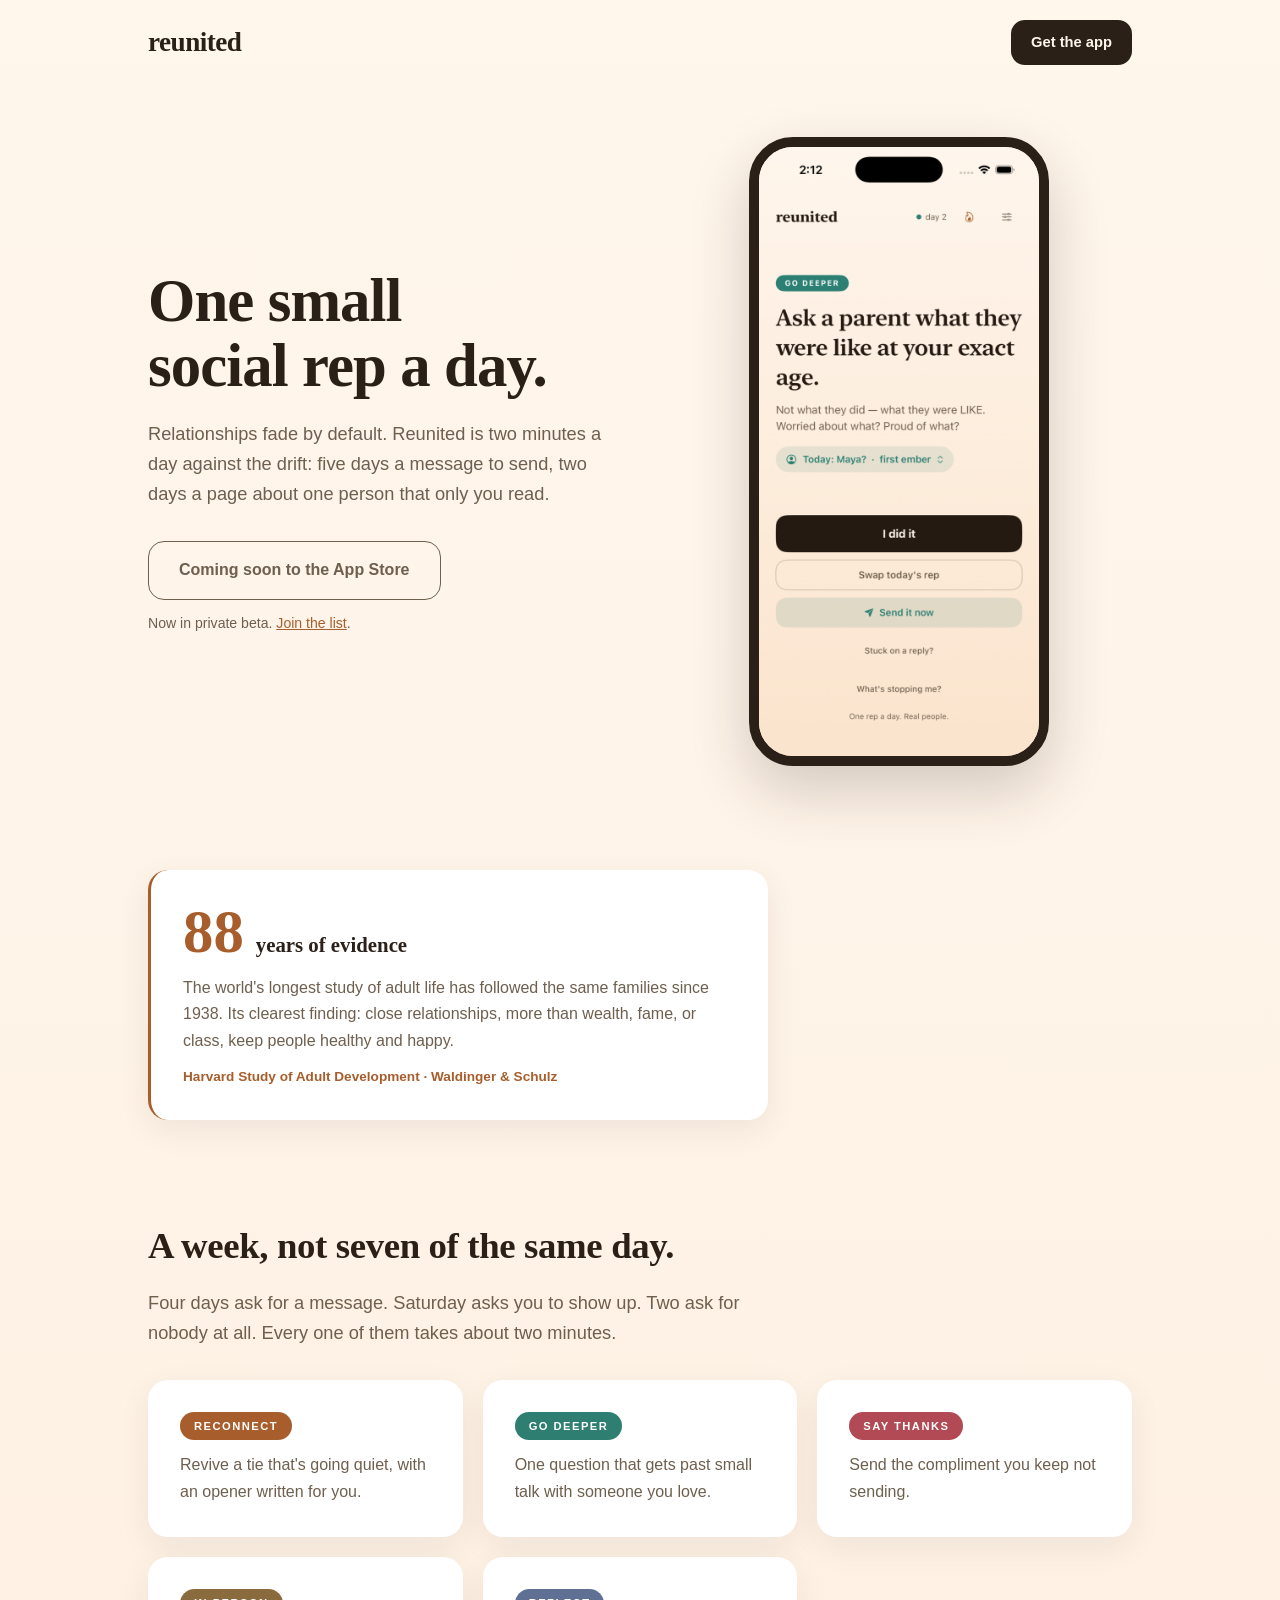
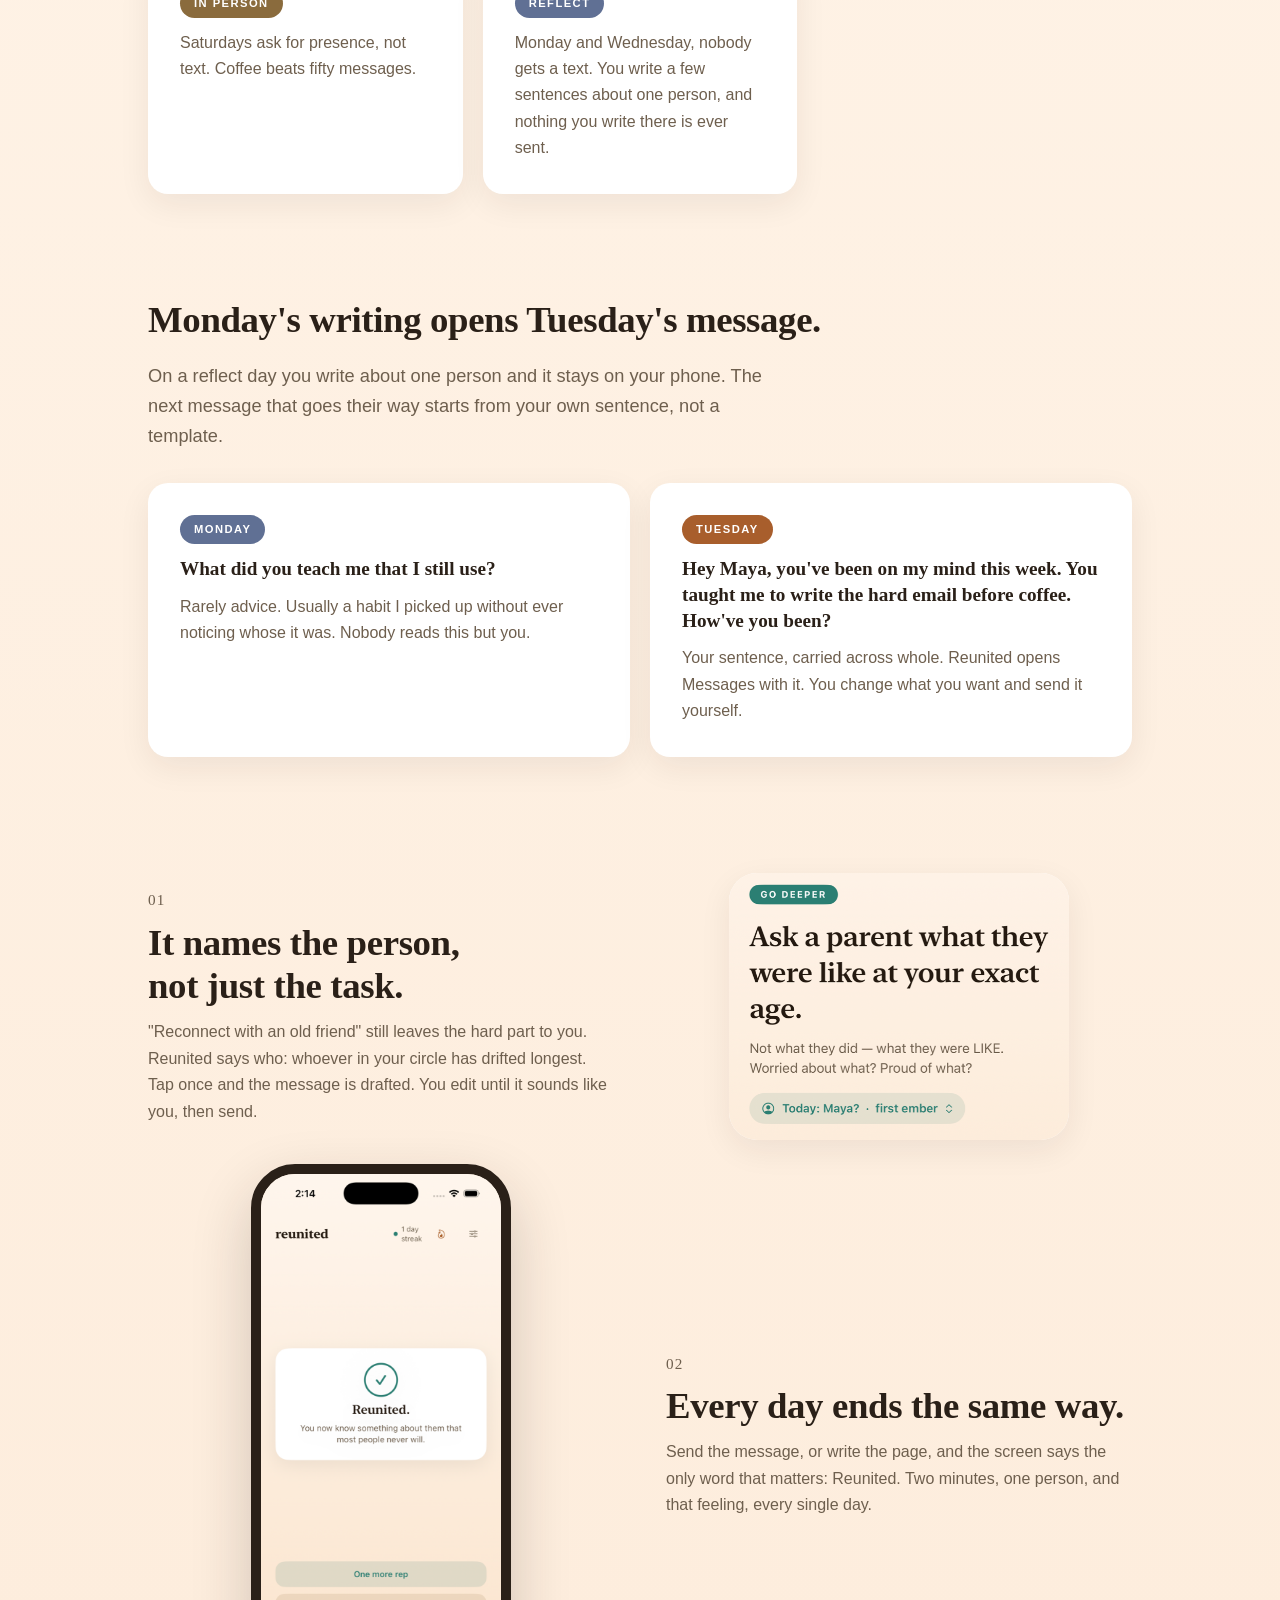
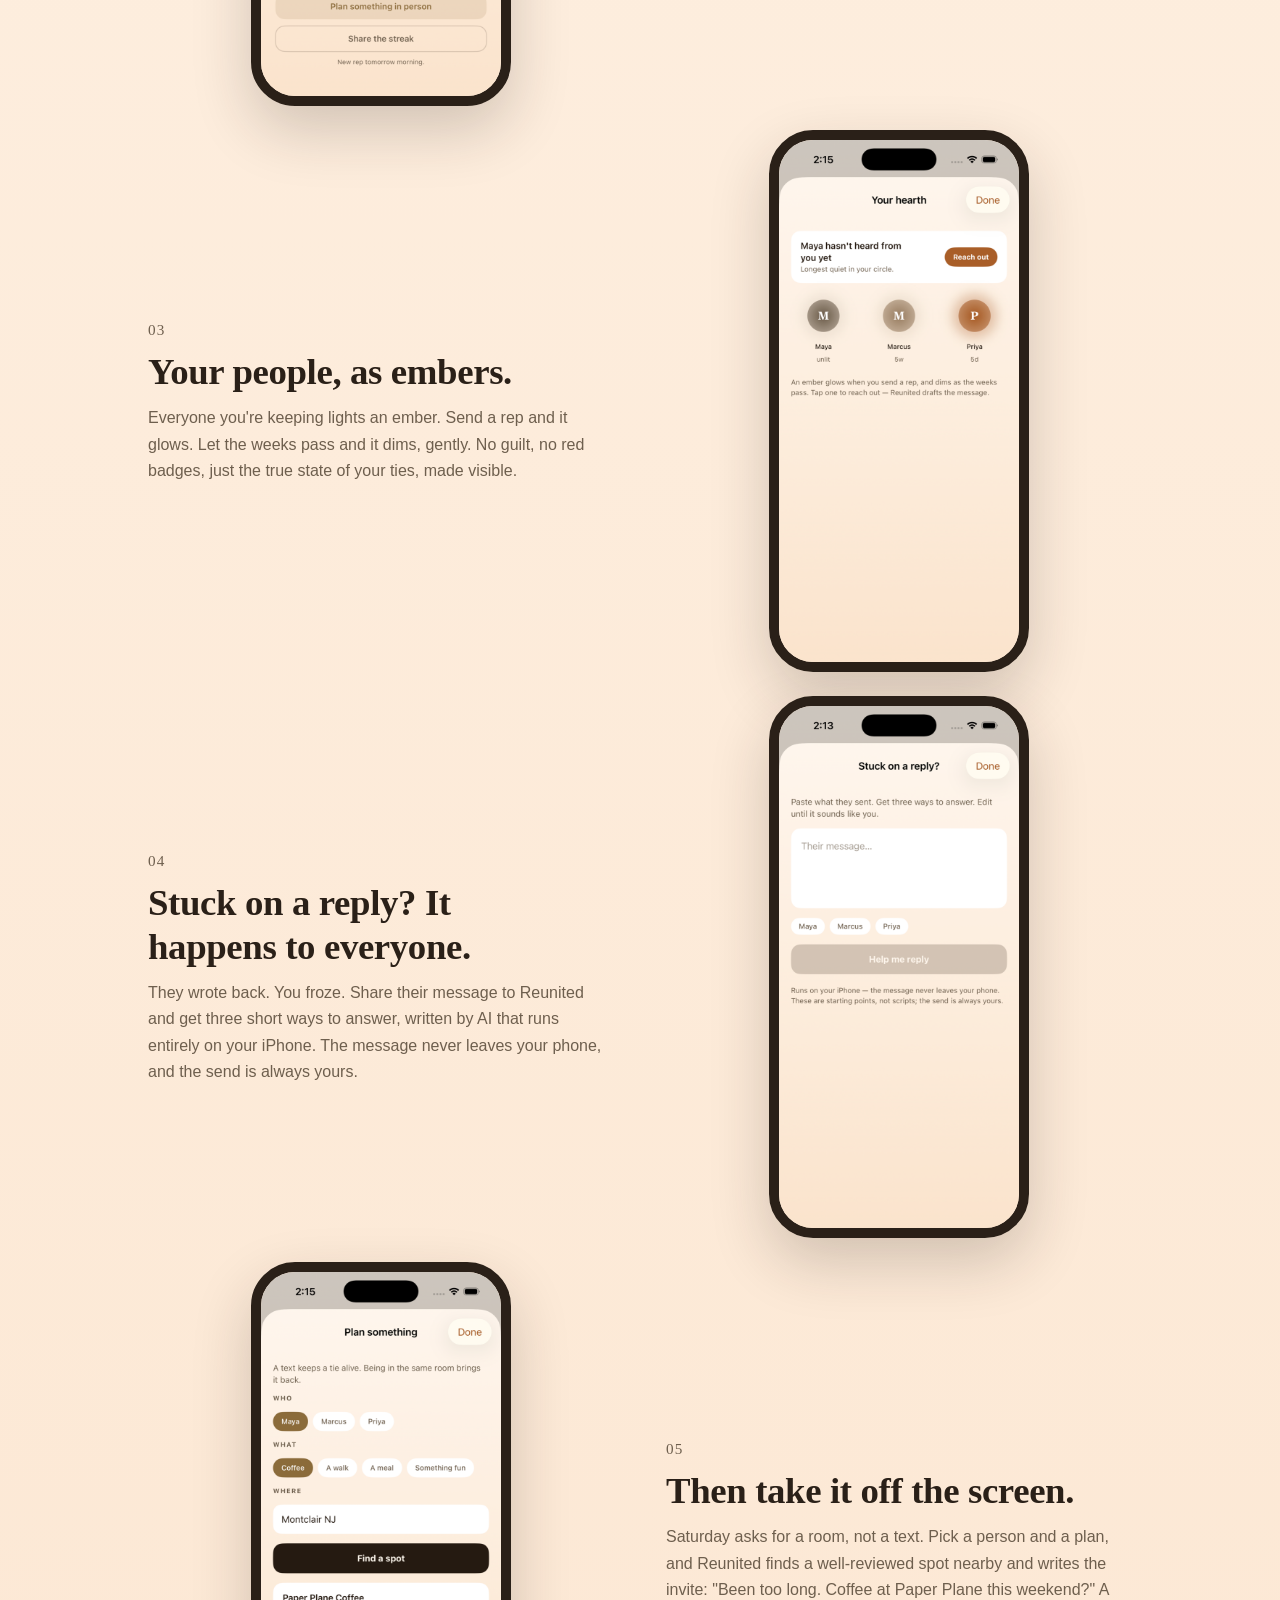
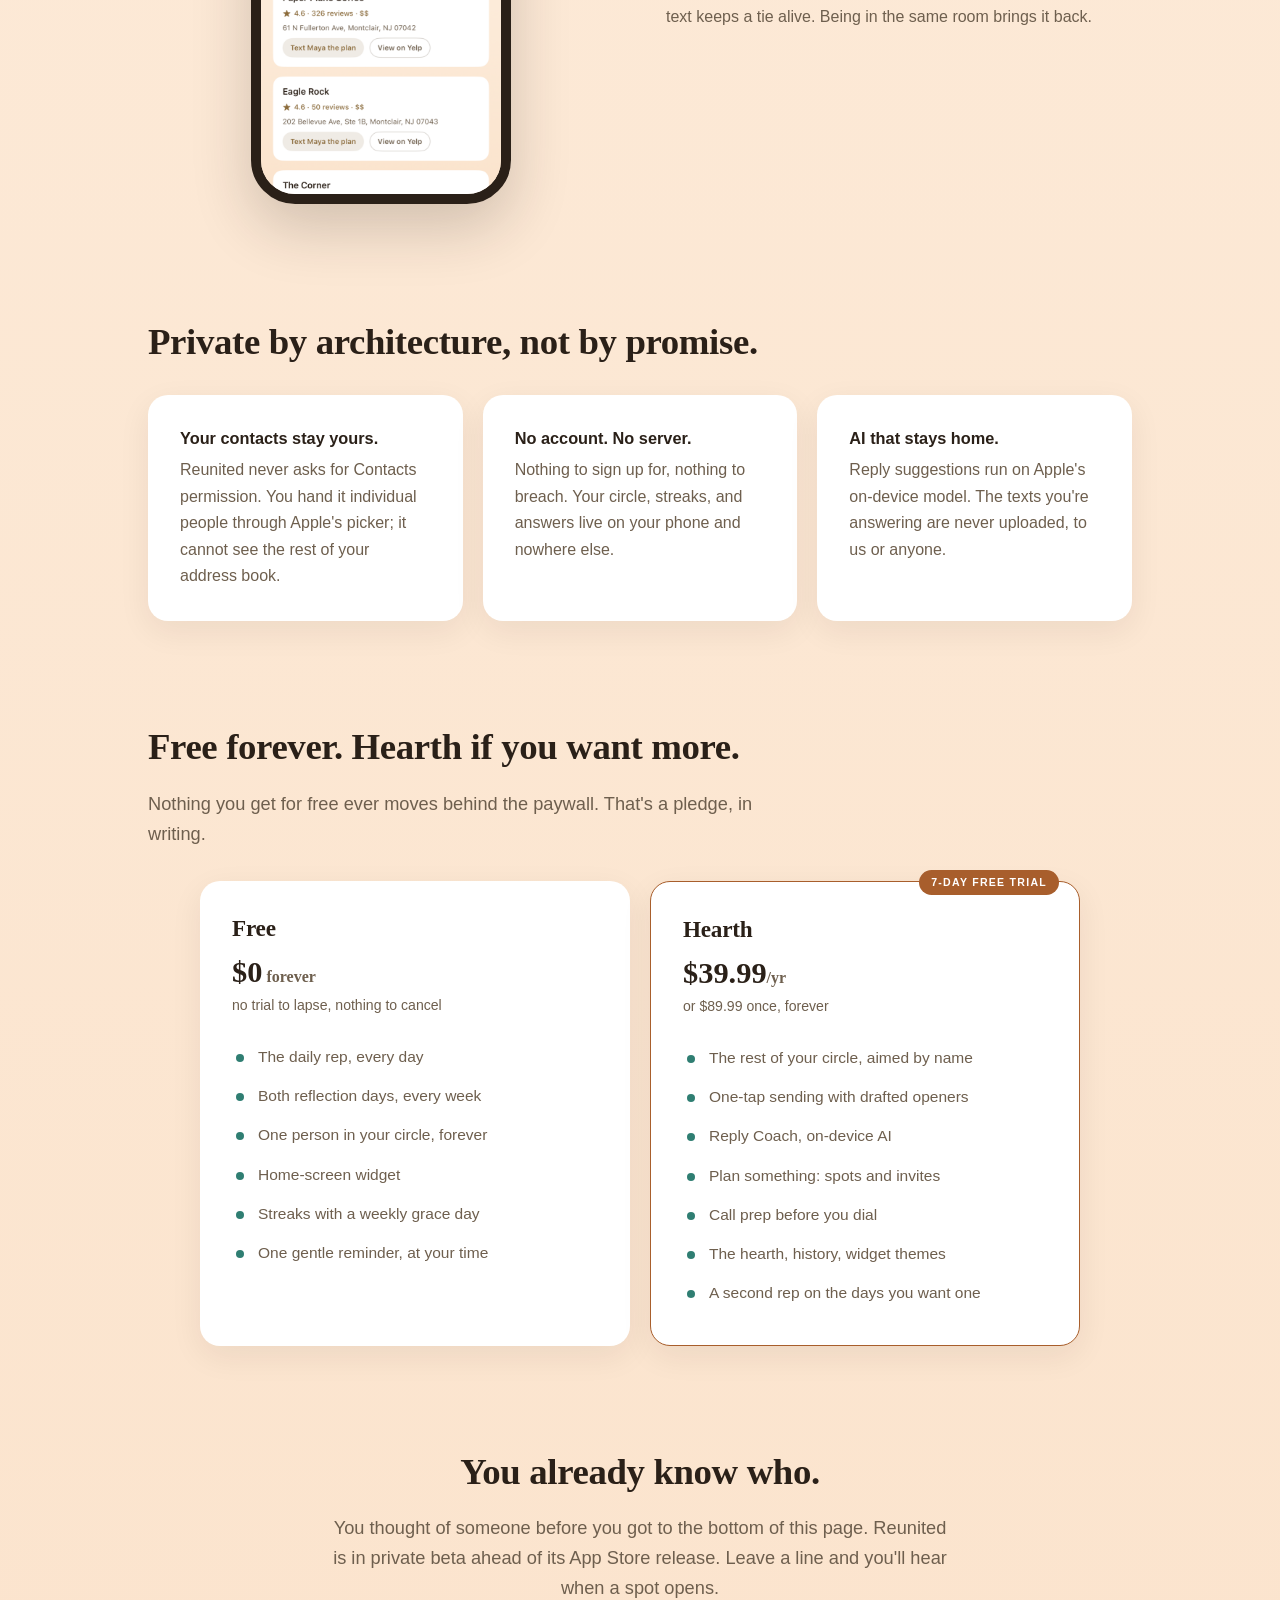
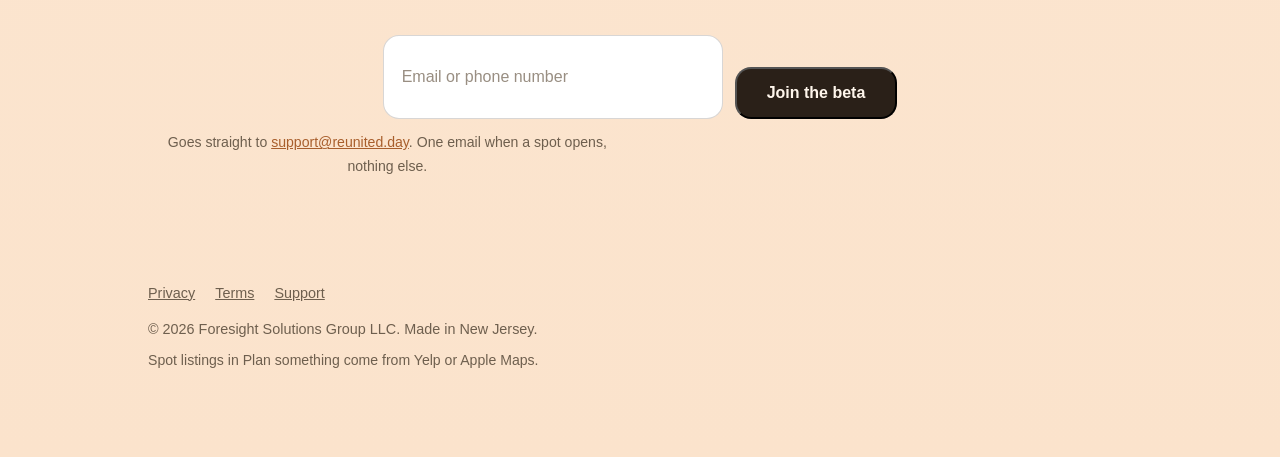
==== index.html @ 96b0aee0 "Replace the lyric close with our own line Quoting a recognisable song lyric to sell a product named " ====
<!doctype html>
<html lang="en">
<head>
<meta charset="utf-8">
<meta name="viewport" content="width=device-width, initial-scale=1">
<!-- Colon, not a dash: this has to match the App Store name exactly
     ("Reunited: Stay in Touch Daily"), because the two show up side by
     side in search results and a mismatch reads as a different product. -->
<title>Reunited: Stay in Touch Daily</title>
<meta name="description" content="One small social rep a day. Reunited aims it at one person by name, keeps everything on your phone, and is free forever for your first person.">
<meta property="og:title" content="Reunited: Stay in Touch Daily">
<meta property="og:description" content="One small social rep a day. Five days a message to send, two days to write about one person.">
<meta property="og:url" content="https://reunited.day/">
<meta property="og:image" content="https://reunited.day/assets/shot-today.png">
<link rel="icon" type="image/png" href="assets/icon.png">
<link rel="apple-touch-icon" href="assets/icon.png">
<link rel="stylesheet" href="styles.css">
<style>
  /* Detail card: a purpose-cut asset (assets/detail-today.png), not a CSS
     crop of the hero shot. The old negative-margin crop sliced every line of
     text mid-letter and buried the named chip it existed to show. If the
     screenshot is retaken, recut the asset — do not bring the margins back. */
  .detail {
    width: min(340px, 86vw); margin: 0 auto;
    border-radius: 28px; overflow: hidden; box-shadow: var(--shadow);
    background: var(--card);
  }
  .detail img { width: 100%; display: block; }
</style>
</head>
<body>

<div class="wrap">
  <nav>
    <a class="wordmark" href="/">reunited</a>
    <a class="nav-cta" href="#get">Get the app</a>
  </nav>
</div>

<header class="hero wrap">
  <div class="feature" style="padding-block: 0;">
    <div class="copy hero-copy">
      <h1>One small social rep a day.</h1>
      <p class="lede">
        Relationships fade by default. Reunited is two minutes a day against the
        drift: five days a message to send, two days a page about one person
        that only you read.
      </p>
      <span class="btn soon">Coming soon to the App&nbsp;Store</span>
      <p class="dim small beta-line">
        Now in private beta. <a href="#get" style="color: var(--ember);">Join the list</a>.
      </p>
    </div>
    <div class="phone-slot">
      <img class="phone" src="assets/shot-today.png"
           alt="Reunited's daily rep screen: a Go Deeper prompt with a suggested person to send it to">
    </div>
  </div>
</header>

<section class="wrap">
  <div class="card evidence">
    <div class="stat">
      <!-- 1938 + n. The app computes this (OnboardingView.yearsOfEvidence)
           after shipping "86" into 2026; a static page can't, so the script
           below keeps it honest and this literal is the no-JS fallback.
           Bump it each January. -->
      <span class="big" id="evidence-years">88</span>
      <span class="stat-label">years of evidence</span>
    </div>
    <p class="dim">
      The world's longest study of adult life has followed the same families
      since 1938. Its clearest finding: close relationships, more than wealth,
      fame, or class, keep people healthy and happy.
    </p>
    <p class="cite">Harvard Study of Adult Development · Waldinger &amp; Schulz</p>
  </div>
</section>

<section class="wrap">
  <div class="section-head">
    <h2>A week, not seven of the same day.</h2>
    <p class="lede">Four days ask for a message. Saturday asks you to show up. Two ask for
    nobody at all. Every one of them takes about two minutes.</p>
  </div>
  <div class="card-grid cols-5">
    <div class="card">
      <span class="chip ember">Reconnect</span>
      <p class="dim">Revive a tie that's going quiet, with an opener written for you.</p>
    </div>
    <div class="card">
      <span class="chip spruce">Go deeper</span>
      <p class="dim">One question that gets past small talk with someone you love.</p>
    </div>
    <div class="card">
      <span class="chip rose">Say thanks</span>
      <p class="dim">Send the compliment you keep not sending.</p>
    </div>
    <div class="card">
      <span class="chip ochre">In person</span>
      <p class="dim">Saturdays ask for presence, not text. Coffee beats fifty messages.</p>
    </div>
    <div class="card">
      <span class="chip slate">Reflect</span>
      <p class="dim">Monday and Wednesday, nobody gets a text. You write a few sentences
      about one person, and nothing you write there is ever sent.</p>
    </div>
  </div>
</section>

<section class="wrap">
  <div class="section-head">
    <h2>Monday's writing opens Tuesday's message.</h2>
    <p class="lede">On a reflect day you write about one person and it stays on your phone.
    The next message that goes their way starts from your own sentence, not a template.</p>
  </div>
  <div class="card-grid cols-2 loop">
    <div class="card">
      <span class="chip slate">Monday</span>
      <p class="rep">What did you teach me that I still use?</p>
      <p class="dim">Rarely advice. Usually a habit I picked up without ever noticing whose
      it was. Nobody reads this but you.</p>
    </div>
    <div class="card">
      <span class="chip ember">Tuesday</span>
      <p class="rep">Hey Maya, you've been on my mind this week. You taught me to write the
      hard email before coffee. How've you been?</p>
      <p class="dim">Your sentence, carried across whole. Reunited opens Messages with it.
      You change what you want and send it yourself.</p>
    </div>
  </div>
</section>

<section class="wrap">
  <div class="feature">
    <div class="copy">
      <div class="num">01</div>
      <h2>It names the person, not just the task.</h2>
      <p>"Reconnect with an old friend" still leaves the hard part to you.
      Reunited says who: whoever in your circle has drifted longest. Tap once and
      the message is drafted. You edit until it sounds like you, then send.</p>
    </div>
    <div class="phone-slot">
      <div class="detail">
        <img src="assets/detail-today.png"
             alt="The daily rep card: a Go Deeper prompt with the named suggestion, Today: Maya.">
      </div>
    </div>
  </div>

  <div class="feature">
    <div class="phone-slot">
      <img class="phone" src="assets/shot-done.png"
           alt="The done screen after a rep: a checkmark and the word Reunited.">
    </div>
    <div class="copy">
      <div class="num">02</div>
      <h2>Every day ends the same way.</h2>
      <p>Send the message, or write the page, and the screen says the only word
      that matters: Reunited. Two minutes, one person, and that feeling, every
      single day.</p>
    </div>
  </div>

  <div class="feature">
    <div class="copy">
      <div class="num">03</div>
      <h2>Your people, as embers.</h2>
      <p>Everyone you're keeping lights an ember. Send a rep and it glows.
      Let the weeks pass and it dims, gently. No guilt, no red badges,
      just the true state of your ties, made visible.</p>
    </div>
    <div class="phone-slot">
      <img class="phone" src="assets/shot-embers.png"
           alt="The hearth screen: each person in your circle as an ember that glows when you reach out">
    </div>
  </div>

  <div class="feature">
    <div class="copy">
      <div class="num">04</div>
      <h2>Stuck on a reply? It happens to everyone.</h2>
      <p>They wrote back. You froze. Share their message to Reunited and get three
      short ways to answer, written by AI that runs entirely on your iPhone.
      The message never leaves your phone, and the send is always yours.</p>
    </div>
    <div class="phone-slot">
      <img class="phone" src="assets/shot-coach.png"
           alt="Stuck on a reply: paste their message and get three ways to answer">
    </div>
  </div>

  <div class="feature">
    <div class="phone-slot">
      <img class="phone" src="assets/shot-plan.png"
           alt="Plan something: coffee spots near Montclair ranked by rating, with a drafted invite">
    </div>
    <div class="copy">
      <div class="num">05</div>
      <h2>Then take it off the screen.</h2>
      <p>Saturday asks for a room, not a text. Pick a person and a plan, and
      Reunited finds a well-reviewed spot nearby and
      writes the invite: "Been too long. Coffee at Paper Plane this weekend?"
      A text keeps a tie alive. Being in the same room brings it back.</p>
    </div>
  </div>
</section>

<section class="wrap">
  <div class="section-head">
    <h2>Private by architecture, not by promise.</h2>
  </div>
  <div class="card-grid cols-3">
    <div class="card">
      <h3>Your contacts stay yours.</h3>
      <p class="dim">Reunited never asks for Contacts permission. You hand it individual people
      through Apple's picker; it cannot see the rest of your address book.</p>
    </div>
    <div class="card">
      <h3>No account. No server.</h3>
      <p class="dim">Nothing to sign up for, nothing to breach. Your circle, streaks, and
      answers live on your phone and nowhere else.</p>
    </div>
    <div class="card">
      <h3>AI that stays home.</h3>
      <p class="dim">Reply suggestions run on Apple's on-device model. The texts you're
      answering are never uploaded, to us or anyone.</p>
    </div>
  </div>
</section>

<section class="wrap" id="pricing">
  <div class="section-head">
    <h2>Free forever. Hearth if you want more.</h2>
    <p class="lede">Nothing you get for free ever moves behind the paywall. That's a pledge, in writing.</p>
  </div>
  <div class="plans">
    <div class="card">
      <h3>Free</h3>
      <p class="price">$0<span class="per"> forever</span></p>
      <p class="dim small">no trial to lapse, nothing to cancel</p>
      <ul>
        <li>The daily rep, every day</li>
        <li>Both reflection days, every week</li>
        <li>One person in your circle, forever</li>
        <li>Home-screen widget</li>
        <li>Streaks with a weekly grace day</li>
        <li>One gentle reminder, at your time</li>
      </ul>
    </div>
    <div class="card featured">
      <span class="trial-chip">7-day free trial</span>
      <h3>Hearth</h3>
      <p class="price">$39.99<span class="per">/yr</span></p>
      <p class="dim small">or $89.99 once, forever</p>
      <ul>
        <li>The rest of your circle, aimed by name</li>
        <li>One-tap sending with drafted openers</li>
        <li>Reply Coach, on-device AI</li>
        <li>Plan something: spots and invites</li>
        <li>Call prep before you dial</li>
        <li>The hearth, history, widget themes</li>
        <li>A second rep on the days you want one</li>
      </ul>
    </div>
  </div>
</section>

<section class="wrap cta" id="get">
  <!-- Was a Peaches & Herb lyric, dropped 2026-08-29. Quoting a recognisable
       lyric to sell a product named after the same song is exposure we do not
       need on the page a visitor sees last. This line mirrors the first line
       of the App Store description on purpose: same hook, both surfaces. -->
  <h2>You already know who.</h2>
  <p class="lede">You thought of someone before you got to the bottom of this page.
  Reunited is in private beta ahead of its App Store release. Leave a line and
  you'll hear when a spot opens.</p>
  <form class="waitlist" id="waitlist" autocomplete="on">
    <input type="text" name="contact" id="contact" inputmode="email"
           placeholder="Email or phone number" aria-label="Your email or phone number" required>
    <button class="btn primary" type="submit">Join the beta</button>
  </form>
  <p class="dim small waitlist-note">
    Goes straight to <a href="mailto:support@reunited.day">support@reunited.day</a>.
    One email when a spot opens, nothing else.
  </p>
</section>

<footer>
  <div class="wrap">
    <div class="links">
      <a href="privacy.html">Privacy</a>
      <a href="terms.html">Terms</a>
      <a href="support.html">Support</a>
    </div>
    <p>© 2026 Foresight Solutions Group LLC. Made in New Jersey.</p>
    <p class="small">Spot listings in Plan something come from Yelp or Apple Maps.</p>
  </div>
</footer>

<script src="waitlist.js"></script>
<script>
  // 1938 + n, same as the app. The "88" in the markup is the no-JS fallback.
  document.getElementById('evidence-years').textContent =
    Math.max(88, new Date().getFullYear() - 1938);

  // Waitlist. With WAITLIST_ENDPOINT set (a Formspree form), submission is
  // in-page: POST, then a success line, no mail app. Empty, or on any
  // network/endpoint failure, it falls back to composing an email in the
  // visitor's own mail app — so the form works in every state and the site
  // still runs with no backend of its own.
  window.reunitedWaitlist('waitlist');
</script>

</body>
</html>
---- styles.css ----
/* Kin site — tokens ported 1:1 from the iOS app (Theme.swift). The dawn
   palette and serif display are the app's locked identity, carried to the
   web, not a template default. unslop-ignore */
:root {
  --bg-top: #fff6ec;      /* unslop-ignore: app brand token */
  --bg-bottom: #fbe3cc;   /* unslop-ignore: app brand token */
  --ink: #2a2018;
  --dim: #6e5f4e;
  --card: #ffffff;
  --ember: #a85e2c;
  --spruce: #2f7e72;
  --rose: #b14a55;
  --ochre: #8a6b3d;
  --slate: #607094;

  /* One spacing scale, used everywhere. No ad-hoc margins. */
  --s1: 8px;
  --s2: 12px;
  --s3: 20px;
  --s4: 32px;
  --s5: 52px;
  --s6: 84px;
  --s7: 136px;

  --radius: 20px;
  --shadow: 0 10px 32px rgba(42, 32, 24, 0.07);
  --serif: ui-serif, "New York", Georgia, "Times New Roman", serif; /* unslop-ignore: matches app's SF Serif */
  --sans: -apple-system, BlinkMacSystemFont, "Segoe UI", Roboto, sans-serif;
}

* { margin: 0; padding: 0; box-sizing: border-box; }

html {
  /* Gradient on html so it spans the full document without
     background-attachment: fixed, which stutters on iOS Safari. */
  background: linear-gradient(180deg, var(--bg-top) 0%, var(--bg-bottom) 100%) no-repeat;
  background-size: 100% 100%;
  min-height: 100%;
}

body {
  font-family: var(--sans);
  color: var(--ink);
  line-height: 1.65;
  -webkit-font-smoothing: antialiased;
  text-rendering: optimizeLegibility;
}

/* Horizontal container only — never touches vertical rhythm, so it can
   sit on the same element as a section. */
.wrap { max-width: 1024px; margin-inline: auto; padding-inline: var(--s3); }

/* ---------- Type scale: 1.25 ratio, three display sizes, no in-betweens */
h1 {
  font-family: var(--serif); font-weight: 600; letter-spacing: -0.015em;
  font-size: clamp(2.5rem, 6.5vw, 3.8rem); line-height: 1.08;
  text-wrap: balance;
}
h2 {
  font-family: var(--serif); font-weight: 600; letter-spacing: -0.01em;
  font-size: clamp(1.65rem, 3.8vw, 2.3rem); line-height: 1.18;
  text-wrap: balance;
}
h3 { font-size: 1.02rem; font-weight: 700; line-height: 1.35; }
p { max-width: 34em; }
.lede { font-size: 1.14rem; color: var(--dim); }
.dim { color: var(--dim); }
.small { font-size: 0.88rem; }

/* Consistent gap after any heading block */
h1 + p, h2 + p { margin-top: var(--s3); }
h3 + p { margin-top: var(--s1); }

/* ---------- Nav */
nav {
  display: flex; align-items: center; justify-content: space-between;
  padding: var(--s3) 0;
}
.wordmark {
  font-family: var(--serif); font-weight: 700; font-size: 1.7rem;
  color: var(--ink); text-decoration: none; letter-spacing: -0.02em;
}
.nav-cta {
  font-size: 0.92rem; font-weight: 600; color: var(--bg-top);
  background: var(--ink); text-decoration: none;
  padding: 10px 20px; border-radius: 14px;
}

/* ---------- Sections: one rhythm for the whole page. One value at every
   width — the old desktop bump to 84px doubled to 168px of empty at each of
   eight section boundaries, which read as gaps, not air. */
section, header.hero { padding-block: var(--s5); }
.section-head { margin-bottom: var(--s4); }

/* ---------- Chips (rep types) */
.chip {
  display: inline-block; font-size: 0.7rem; font-weight: 800;
  letter-spacing: 0.13em; color: #fff; border-radius: 999px; /* unslop-ignore: the app's own capsule chip shape (Theme.swift), not a default */
  padding: 5px 14px; text-transform: uppercase;
}
.chip.ember { background: var(--ember); }
.chip.spruce { background: var(--spruce); }
.chip.rose { background: var(--rose); }
.chip.ochre { background: var(--ochre); }
.chip.slate { background: var(--slate); }

/* ---------- Cards */
.card {
  background: var(--card); border-radius: var(--radius);
  padding: var(--s4); box-shadow: var(--shadow);
}
.card .chip + p { margin-top: var(--s2); }
.card-grid { display: grid; gap: var(--s3); }
.card-grid.cols-4 { grid-template-columns: repeat(auto-fit, minmax(220px, 1fr)); }
.card-grid.cols-3 { grid-template-columns: repeat(auto-fit, minmax(260px, 1fr)); }
/* Five cards, three then two. Five columns at this width would be five strips
   nobody can read, and the 3 + 2 break lands where the week breaks: the three
   kinds of message on one row, the two days that send nothing on the next. */
.card-grid.cols-5 { grid-template-columns: repeat(auto-fit, minmax(280px, 1fr)); }
.card-grid.cols-2 { grid-template-columns: repeat(auto-fit, minmax(320px, 1fr)); }

/* ---------- Evidence card, same motif as the app's onboarding */
.evidence {
  border-left: 3px solid var(--ember);
  max-width: 620px;
  padding: var(--s4);
}
.evidence .stat {
  display: flex; align-items: baseline; gap: var(--s2); flex-wrap: wrap;
}
.evidence .big {
  font-family: var(--serif); font-weight: 700; font-size: 3.8rem;
  color: var(--ember); line-height: 1;
}
.evidence .stat-label {
  font-family: var(--serif); font-size: 1.3rem; font-weight: 600;
  white-space: nowrap;
}
.evidence p { margin-top: var(--s2); }
.evidence .cite {
  margin-top: var(--s2); font-size: 0.85rem; font-weight: 600;
  color: var(--ember);
}

/* ---------- Feature rows */
.feature {
  display: grid; grid-template-columns: 1fr 1fr; gap: var(--s5);
  align-items: center; padding-block: var(--s2);
}
.feature .num {
  font-family: var(--serif); font-size: 0.95rem; color: var(--dim);
  letter-spacing: 0.08em;
}
.feature .num + h2 { margin-top: var(--s1); }
.feature h2 + p { margin-top: var(--s2); }
.feature p { color: var(--dim); }
@media (max-width: 760px) {
  .feature { grid-template-columns: 1fr; gap: var(--s4); }
  /* Text before image on mobile, whatever the desktop order */
  .feature .phone-slot { order: 2; }
  .feature .copy { order: 1; }
}

/* ---------- Phone frame */
.phone {
  width: min(300px, 78vw); margin: 0 auto; display: block;
  border-radius: 44px; border: 10px solid var(--ink);
  box-shadow: 0 24px 60px rgba(42, 32, 24, 0.2);
}
/* Inside a feature row the phone drops to 260px: at 300 every row ran 693px
   tall and left ~430px of dead air beside a 200px copy block, five times
   over. Scaled down, not cropped — a height cap with object-fit sliced
   screenshots mid-button. The hero phone keeps full size; the h1 beside it
   fills that row. */
.feature .phone { width: min(260px, 74vw); }
.hero .phone { width: min(300px, 78vw); }

/* ---------- Sample rep callout */
.sample {
  max-width: 640px; margin: 0 auto; text-align: center;
  padding: var(--s5) var(--s4);
}
.sample .rep {
  font-family: var(--serif); font-size: 1.65rem; font-weight: 600;
  line-height: 1.3; margin-top: var(--s3);
}
.sample .rep + p { margin: var(--s2) auto 0; }

/* ---------- The reflection loop: Monday's page and the message it opens.
   Two cards rather than a screenshot, because what is worth showing is the
   user's own sentence surviving the trip between two days, and no shot of a
   single screen can show that. */
.loop .rep {
  font-family: var(--serif); font-size: 1.2rem; font-weight: 600;
  line-height: 1.35; margin-top: var(--s2);
}
.loop .rep + p { margin-top: var(--s2); }

/* ---------- Pricing. Two cards, one decision: Hearth is the one being
   sold, so it carries the keyline and the trial chip; Free states its own
   price plainly so the two cards share a baseline instead of Free looking
   like a stub. Plan names are set in the serif because they are names. */
.plans {
  display: grid; grid-template-columns: 1fr 1fr; gap: var(--s3);
  max-width: 880px; margin-inline: auto;
}
@media (max-width: 760px) { .plans { grid-template-columns: 1fr; } }
.plans .card { padding: var(--s4) var(--s4) var(--s4); }
.plans h3 {
  font-family: var(--serif); font-size: 1.45rem; font-weight: 600;
  letter-spacing: -0.01em;
}
.plans .card.featured {
  border: 1.5px solid var(--ember);
  position: relative;
}
.trial-chip {
  position: absolute; top: -12px; right: 20px;
  font-size: 0.66rem; font-weight: 800; letter-spacing: 0.12em;
  text-transform: uppercase; color: #fff; background: var(--ember);
  padding: 4px 12px; border-radius: 999px; /* unslop-ignore: matches the app's capsule chips */
}
.plans ul { list-style: none; margin-top: var(--s3); }
.plans li {
  padding: 8px 0 8px 26px; position: relative; color: var(--dim);
  font-size: 0.97rem; line-height: 1.5;
}
.plans li::before {
  content: ""; position: absolute; left: 4px; top: 17px;
  width: 8px; height: 8px; border-radius: 50%; background: var(--spruce);
}
.price {
  font-family: var(--serif); font-size: 1.9rem; font-weight: 700;
  margin-top: var(--s2); line-height: 1.1;
}
.price .per { font-size: 1rem; font-weight: 600; color: var(--dim); }
.price + .small { margin-top: 4px; }

/* ---------- Waitlist capture */
.waitlist {
  display: flex; gap: var(--s2); justify-content: center; flex-wrap: wrap;
  margin-top: var(--s4);
}
.waitlist input {
  font: inherit; font-size: 1rem; color: var(--ink);
  background: var(--card); border: 1.5px solid rgba(42, 32, 24, 0.18);
  border-radius: 16px; padding: 14px 18px; width: min(340px, 100%);
}
.waitlist input:focus {
  outline: 2px solid var(--ember); outline-offset: 1px; border-color: transparent;
}
.waitlist input::placeholder { color: var(--dim); opacity: 0.7; }
.waitlist .btn { margin-top: 0; }
.waitlist-note { margin-top: var(--s2); }
.waitlist-note a { color: var(--ember); }

/* ---------- Buttons */
.btn {
  display: inline-block; text-decoration: none; font-weight: 700;
  padding: 15px 30px; border-radius: 16px; font-size: 1rem;
}
.btn.primary { background: var(--ink); color: var(--bg-top); }
.btn.soon {
  background: none; border: 1.5px solid var(--dim); color: var(--dim);
  cursor: default;
}

/* ---------- Hero */
.hero-copy .lede { margin-top: var(--s3); }
.hero-copy .btn { margin-top: var(--s4); }
.hero-copy .beta-line { margin-top: var(--s2); }

/* ---------- Final CTA */
.cta { text-align: center; }
.cta .lede { margin: var(--s3) auto 0; }
.cta .btn { margin-top: var(--s4); }

/* ---------- Footer */
footer {
  padding: var(--s5) 0 var(--s6); color: var(--dim); font-size: 0.9rem;
}
footer a { color: var(--dim); }
footer .links {
  display: flex; gap: var(--s3); flex-wrap: wrap; margin-bottom: var(--s2);
}
footer p + p { margin-top: var(--s1); }

/* ---------- Legal pages */
.legal { max-width: 680px; padding: var(--s4) 0 var(--s6); }
.legal h1 { font-size: 2.2rem; }
.legal h1 + .small { margin-top: var(--s1); }
.legal h2 { font-size: 1.3rem; margin: var(--s4) 0 var(--s2); }
.legal p, .legal li { color: var(--dim); margin-bottom: var(--s2); }
.legal ul { padding-left: 22px; }

/* Waitlist success line (in-page mode only) */
.waitlist-done {
  margin-top: var(--s4); font-weight: 600; color: var(--spruce);
}
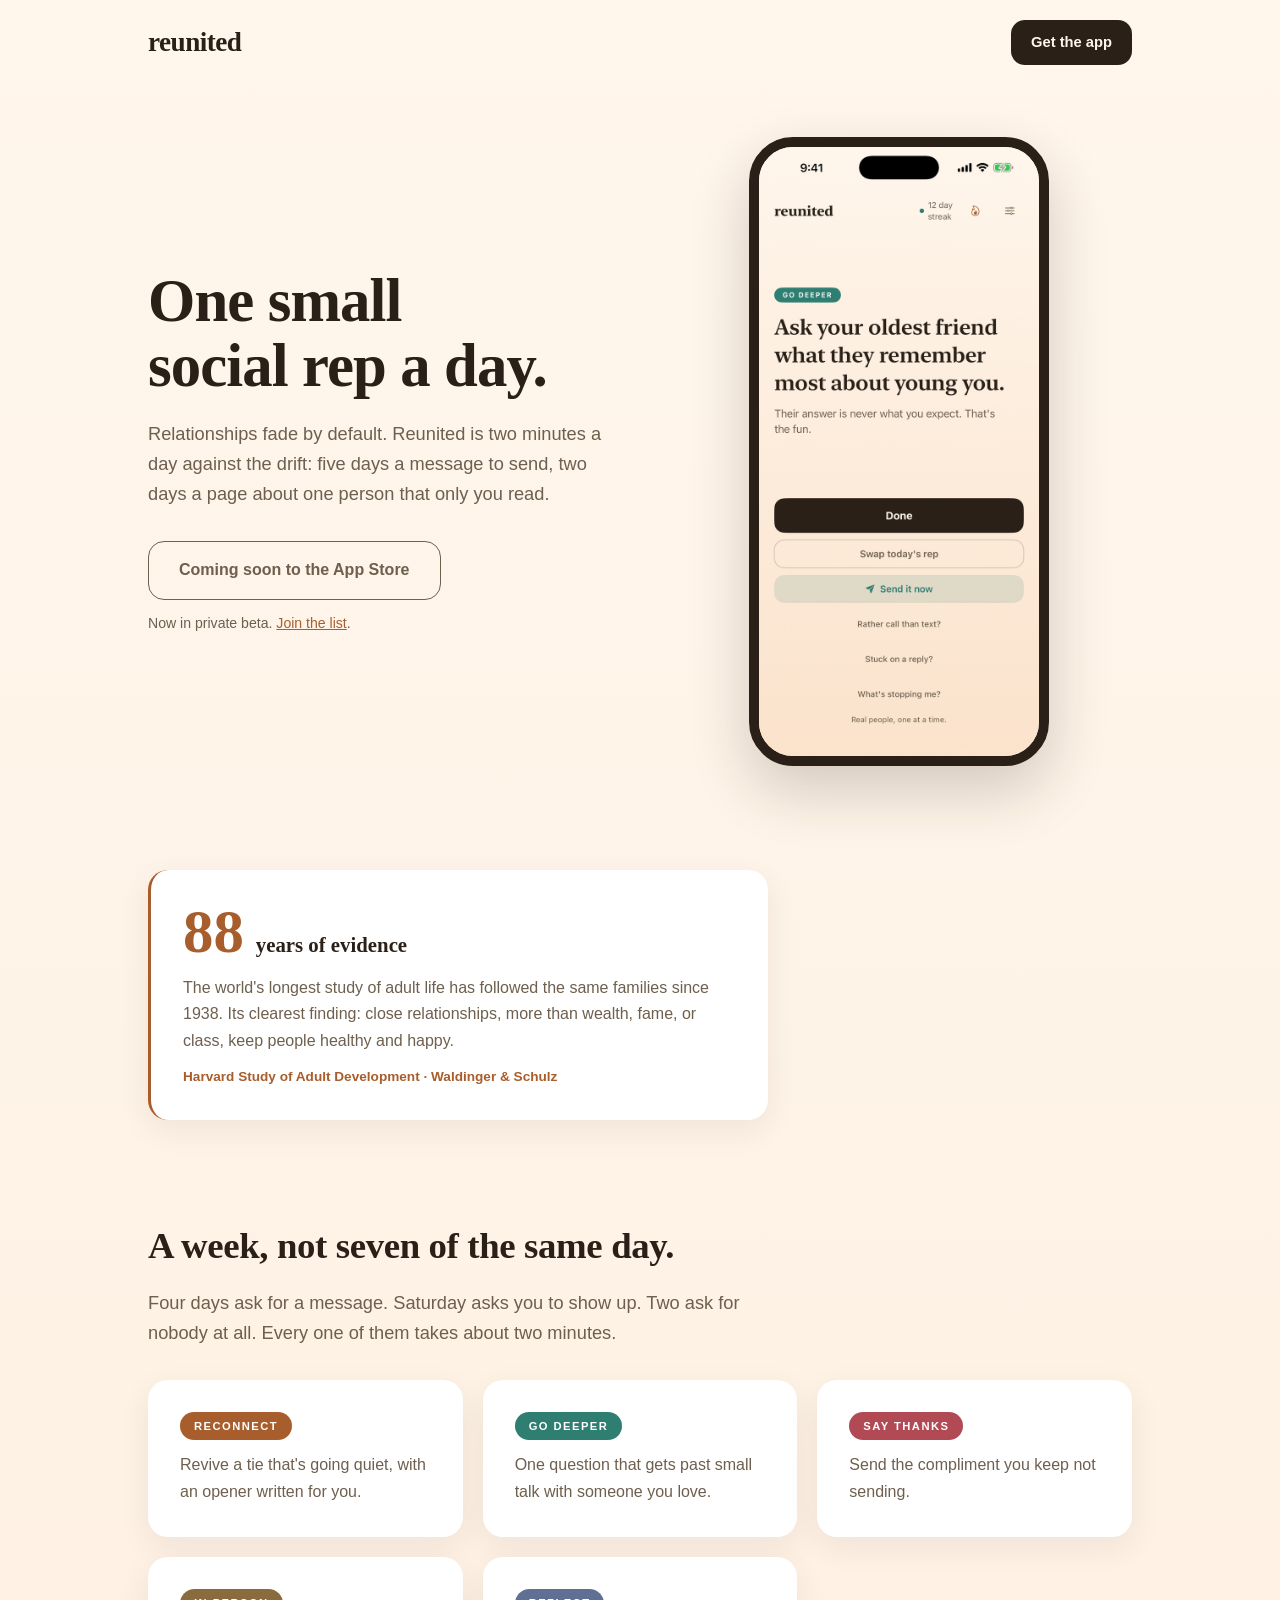
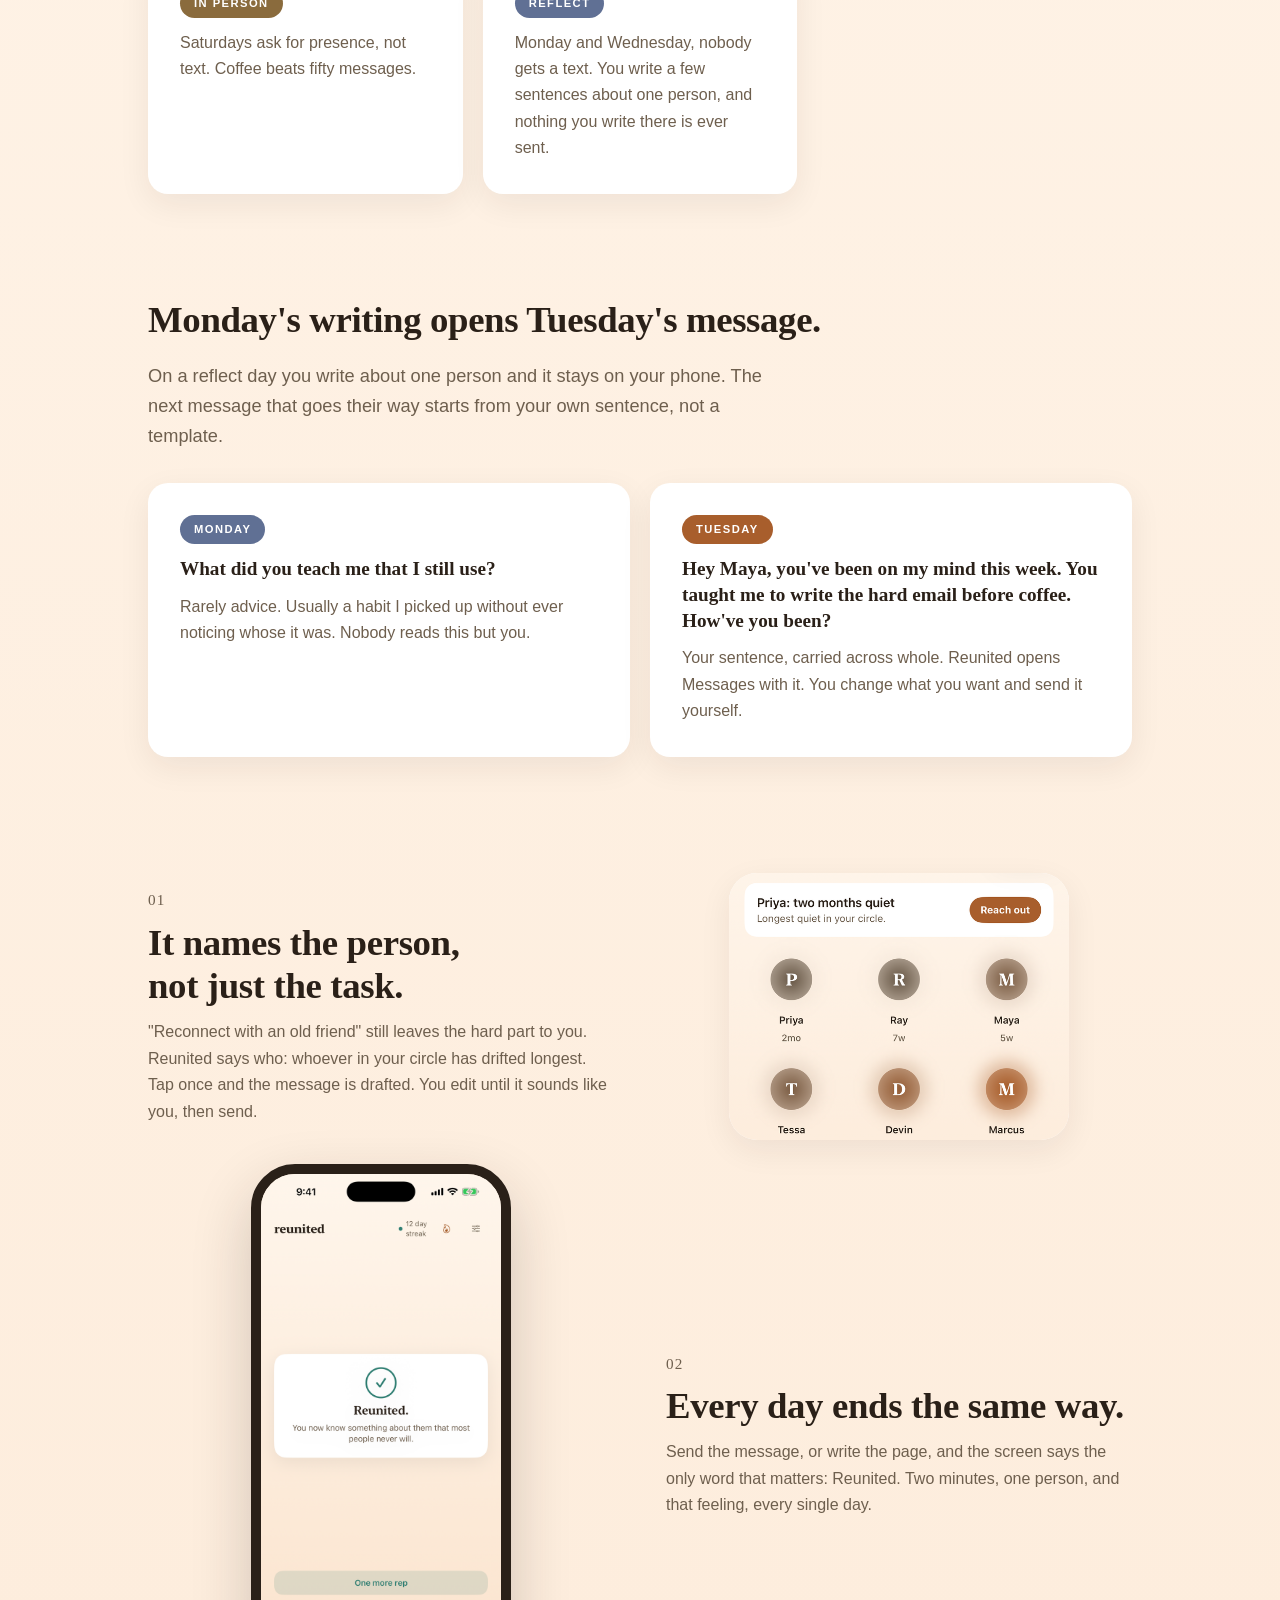
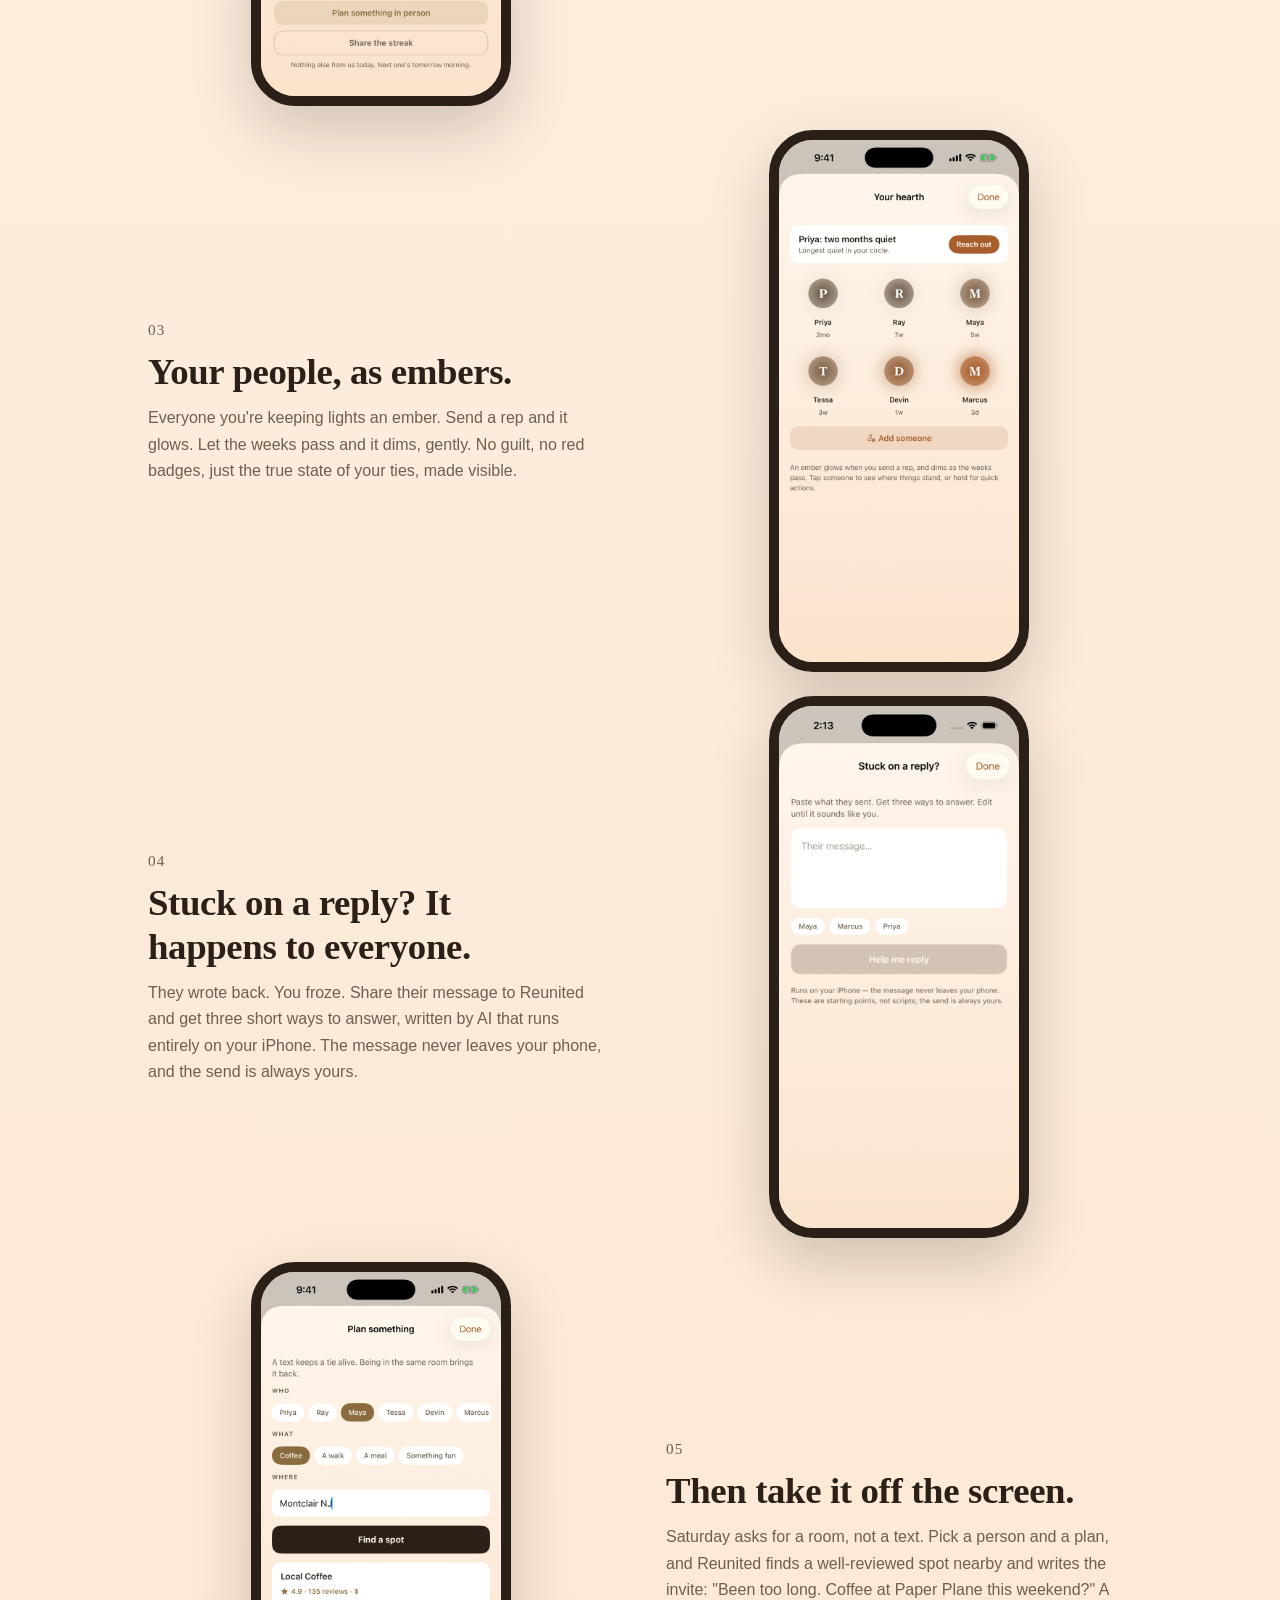
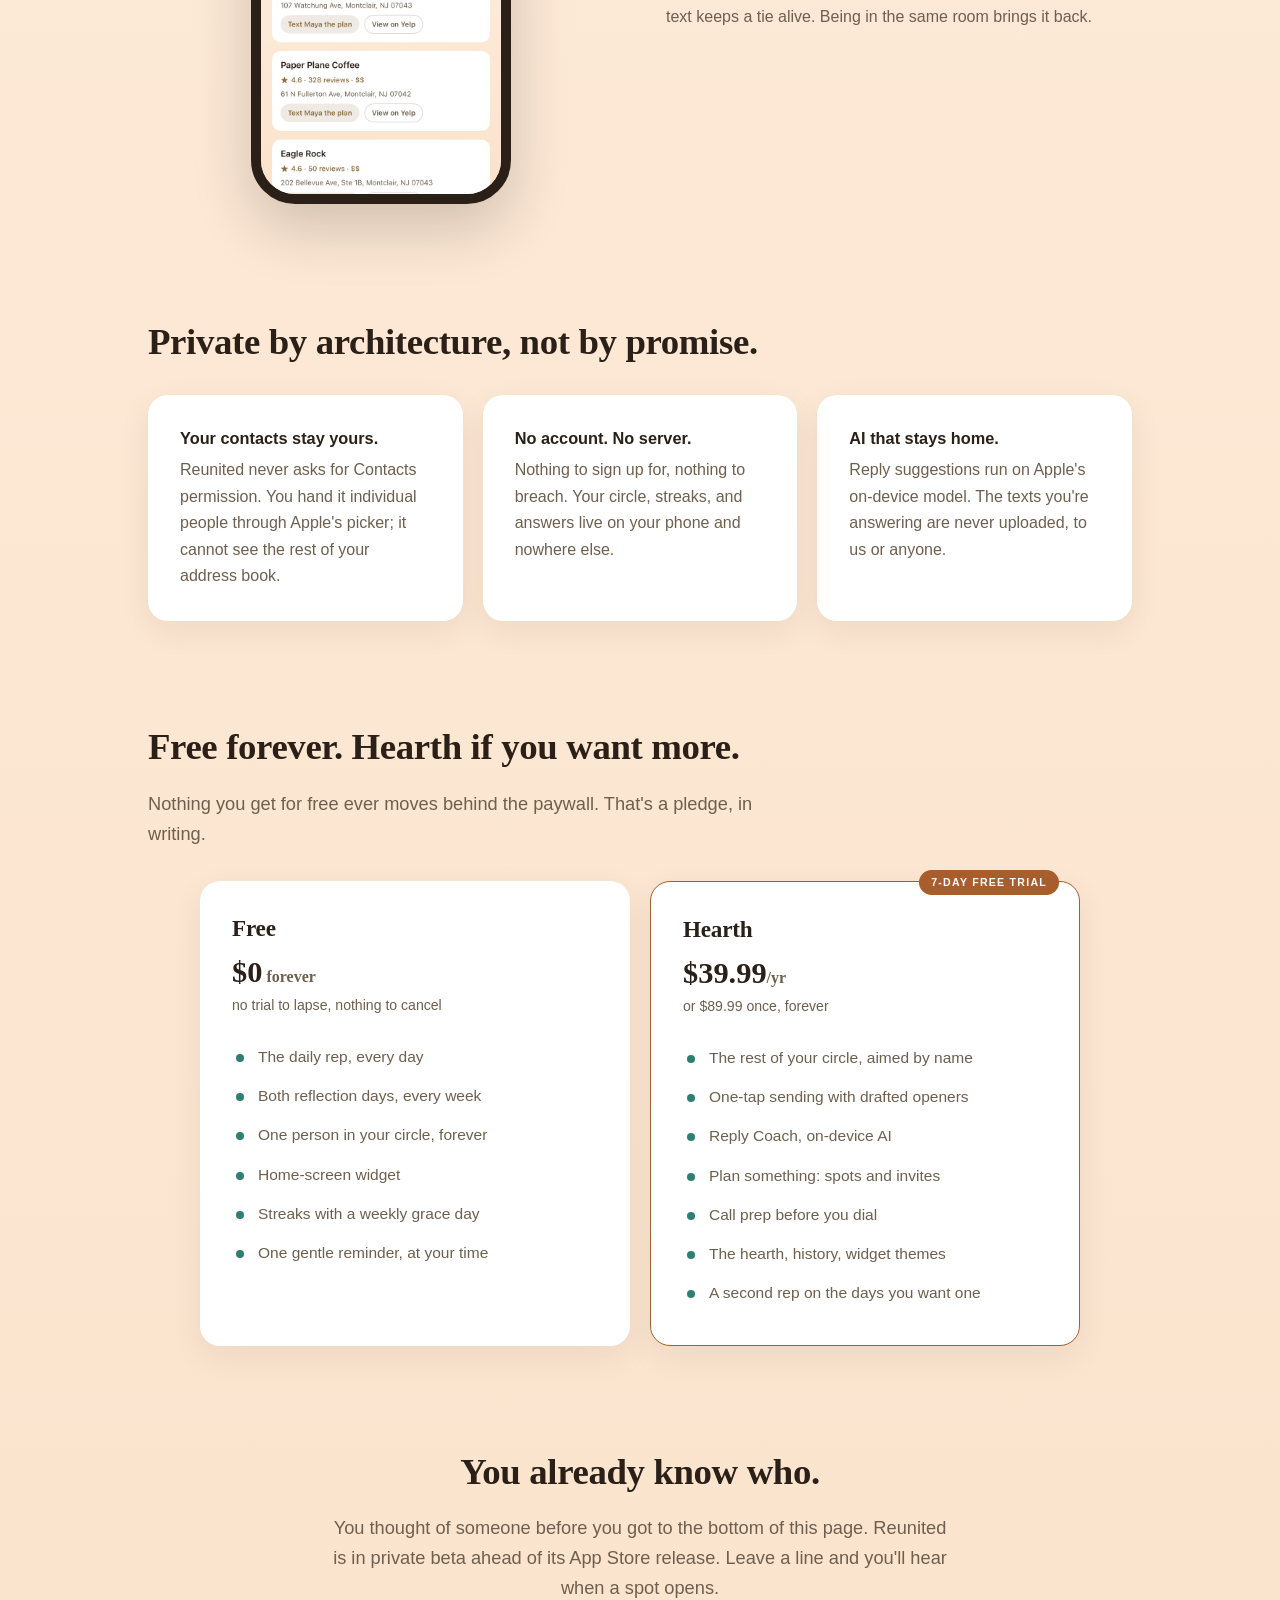
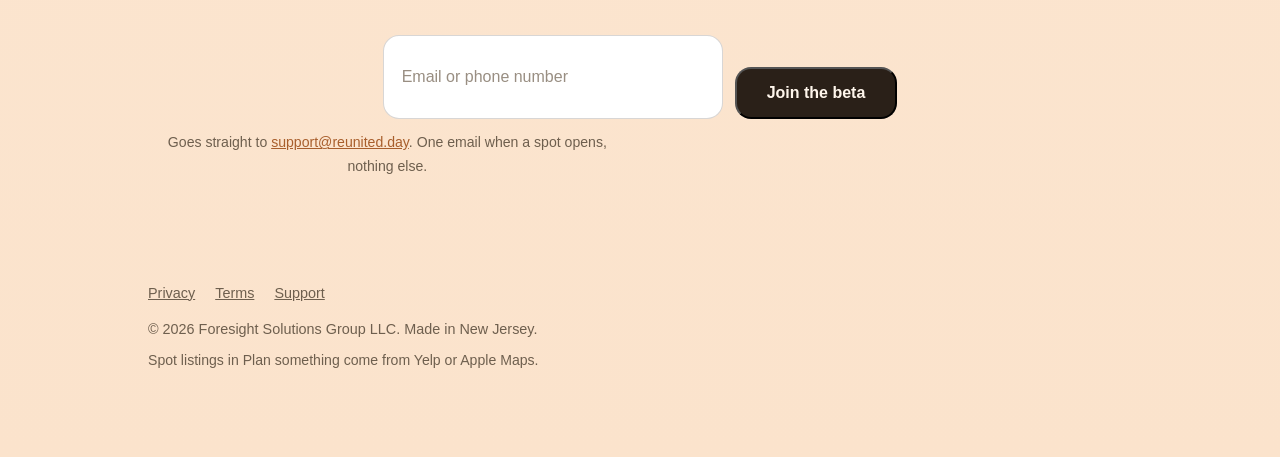
==== commit c1d1df91: "Refresh the site screenshots from the current build The assets were three weeks old, taken before on" ====
--- a/index.html
+++ b/index.html
@@ -16,10 +16,15 @@
 <link rel="apple-touch-icon" href="assets/icon.png">
 <link rel="stylesheet" href="styles.css">
 <style>
-  /* Detail card: a purpose-cut asset (assets/detail-today.png), not a CSS
+  /* Detail card: a purpose-cut asset (assets/detail-named.png), not a CSS
      crop of the hero shot. The old negative-margin crop sliced every line of
      text mid-letter and buried the named chip it existed to show. If the
-     screenshot is retaken, recut the asset — do not bring the margins back. */
+     screenshot is retaken, recut the asset, and do not bring the margins back.
+
+     Recut 2026-08-29 from the hearth, not the daily rep. The section claims
+     the app names the person; the rep card names nobody, so the old crop
+     asserted the claim without showing it. The hearth banner is where the
+     naming actually happens. */
   .detail {
     width: min(340px, 86vw); margin: 0 auto;
     border-radius: 28px; overflow: hidden; box-shadow: var(--shadow);
@@ -53,7 +58,7 @@
     </div>
     <div class="phone-slot">
       <img class="phone" src="assets/shot-today.png"
-           alt="Reunited's daily rep screen: a Go Deeper prompt with a suggested person to send it to">
+           alt="Reunited's daily rep screen: a Go Deeper prompt, the day's streak, and the actions under it">
     </div>
   </div>
 </header>
@@ -142,8 +147,8 @@
     </div>
     <div class="phone-slot">
       <div class="detail">
-        <img src="assets/detail-today.png"
-             alt="The daily rep card: a Go Deeper prompt with the named suggestion, Today: Maya.">
+        <img src="assets/detail-named.png"
+             alt="The hearth naming who has gone quiet longest, Priya at two months, above the circle's embers.">
       </div>
     </div>
   </div>
@@ -193,7 +198,7 @@
   <div class="feature">
     <div class="phone-slot">
       <img class="phone" src="assets/shot-plan.png"
-           alt="Plan something: coffee spots near Montclair ranked by rating, with a drafted invite">
+           alt="Plan something: coffee spots near Montclair ranked by rating, each with a button to text the plan">
     </div>
     <div class="copy">
       <div class="num">05</div>
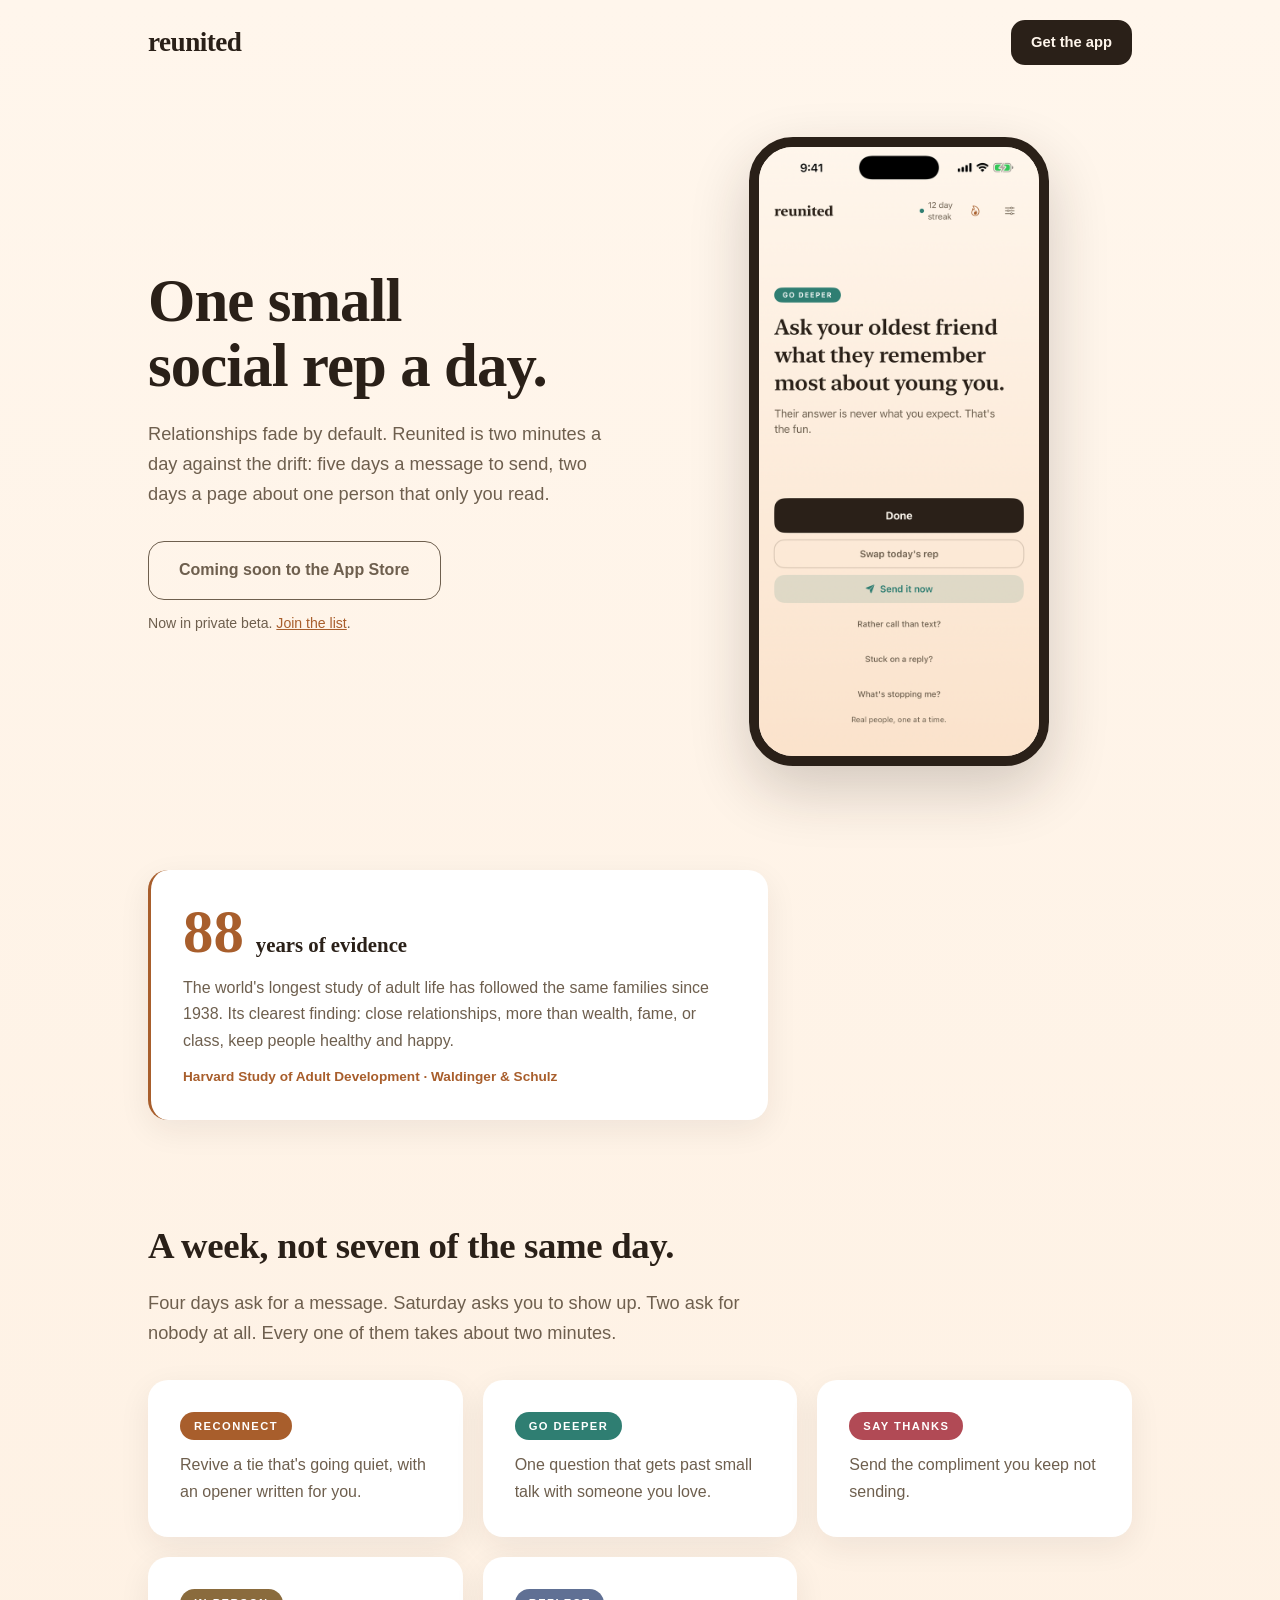
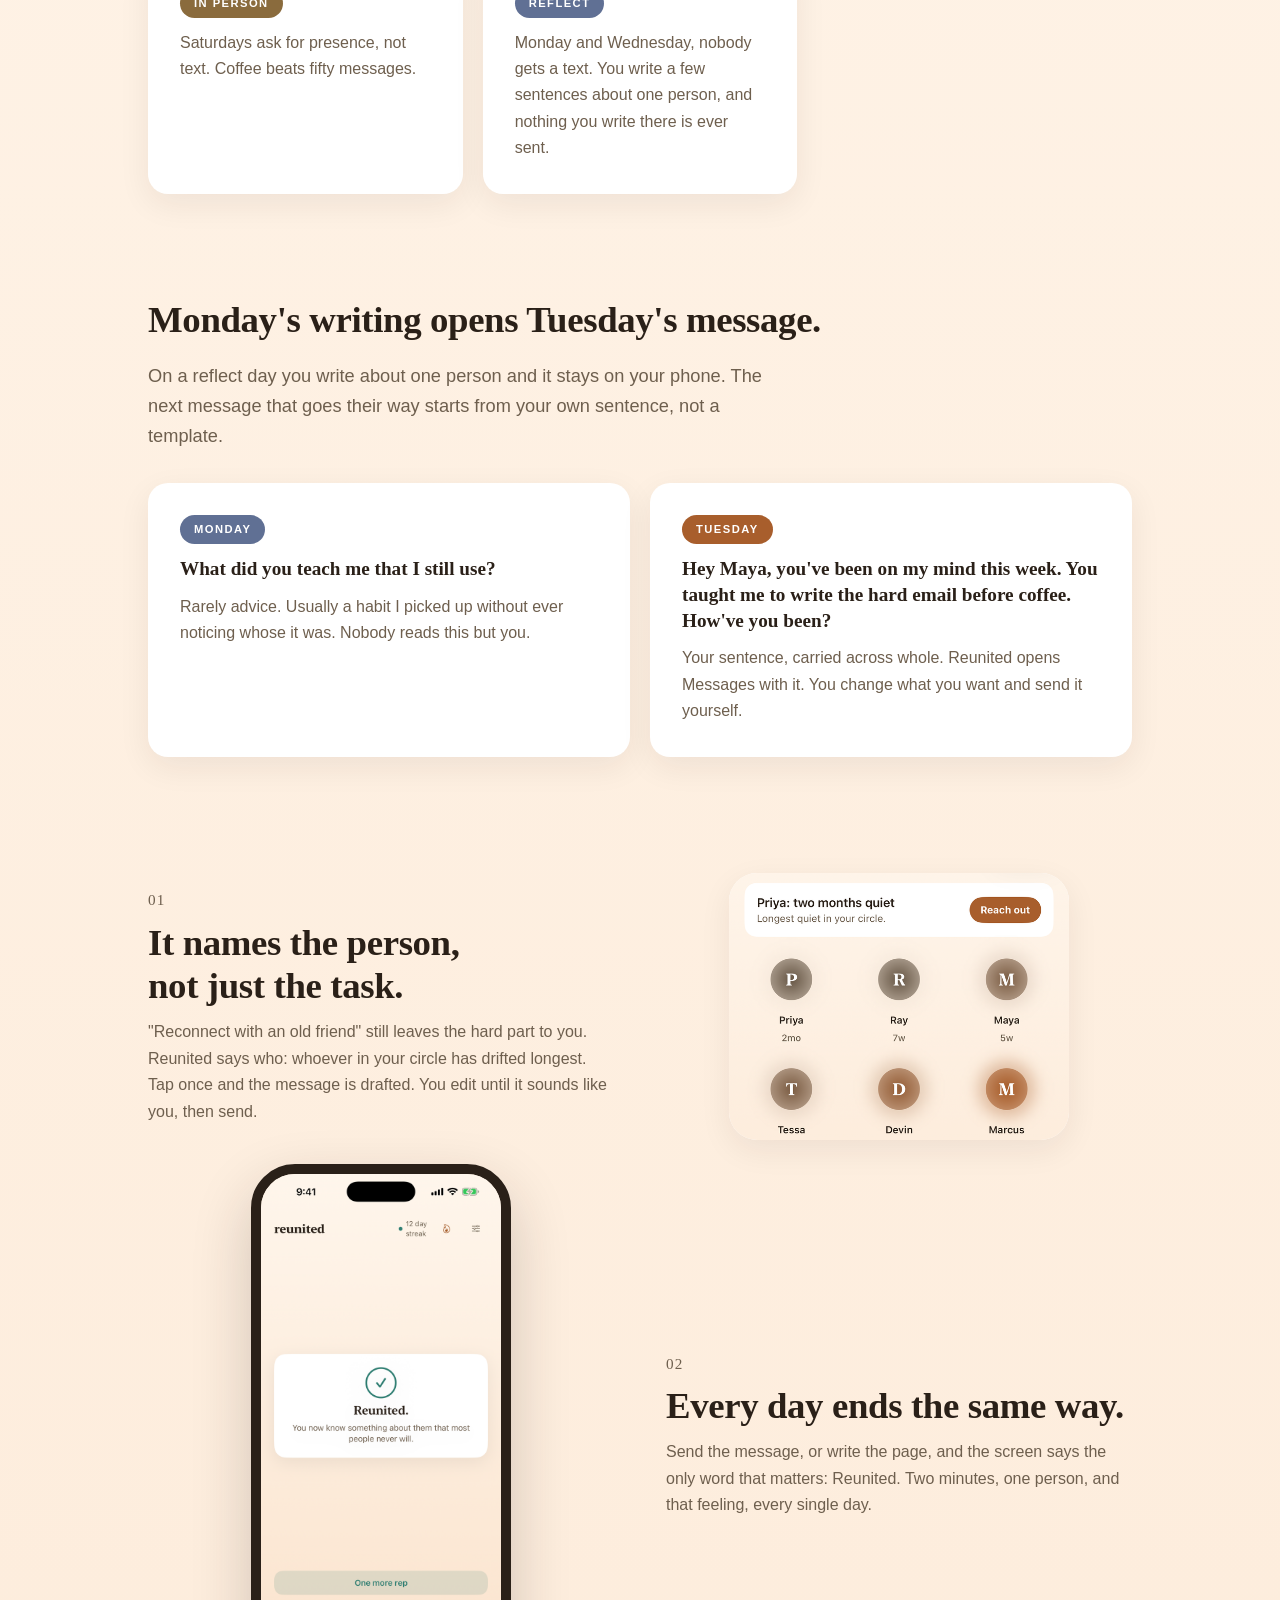
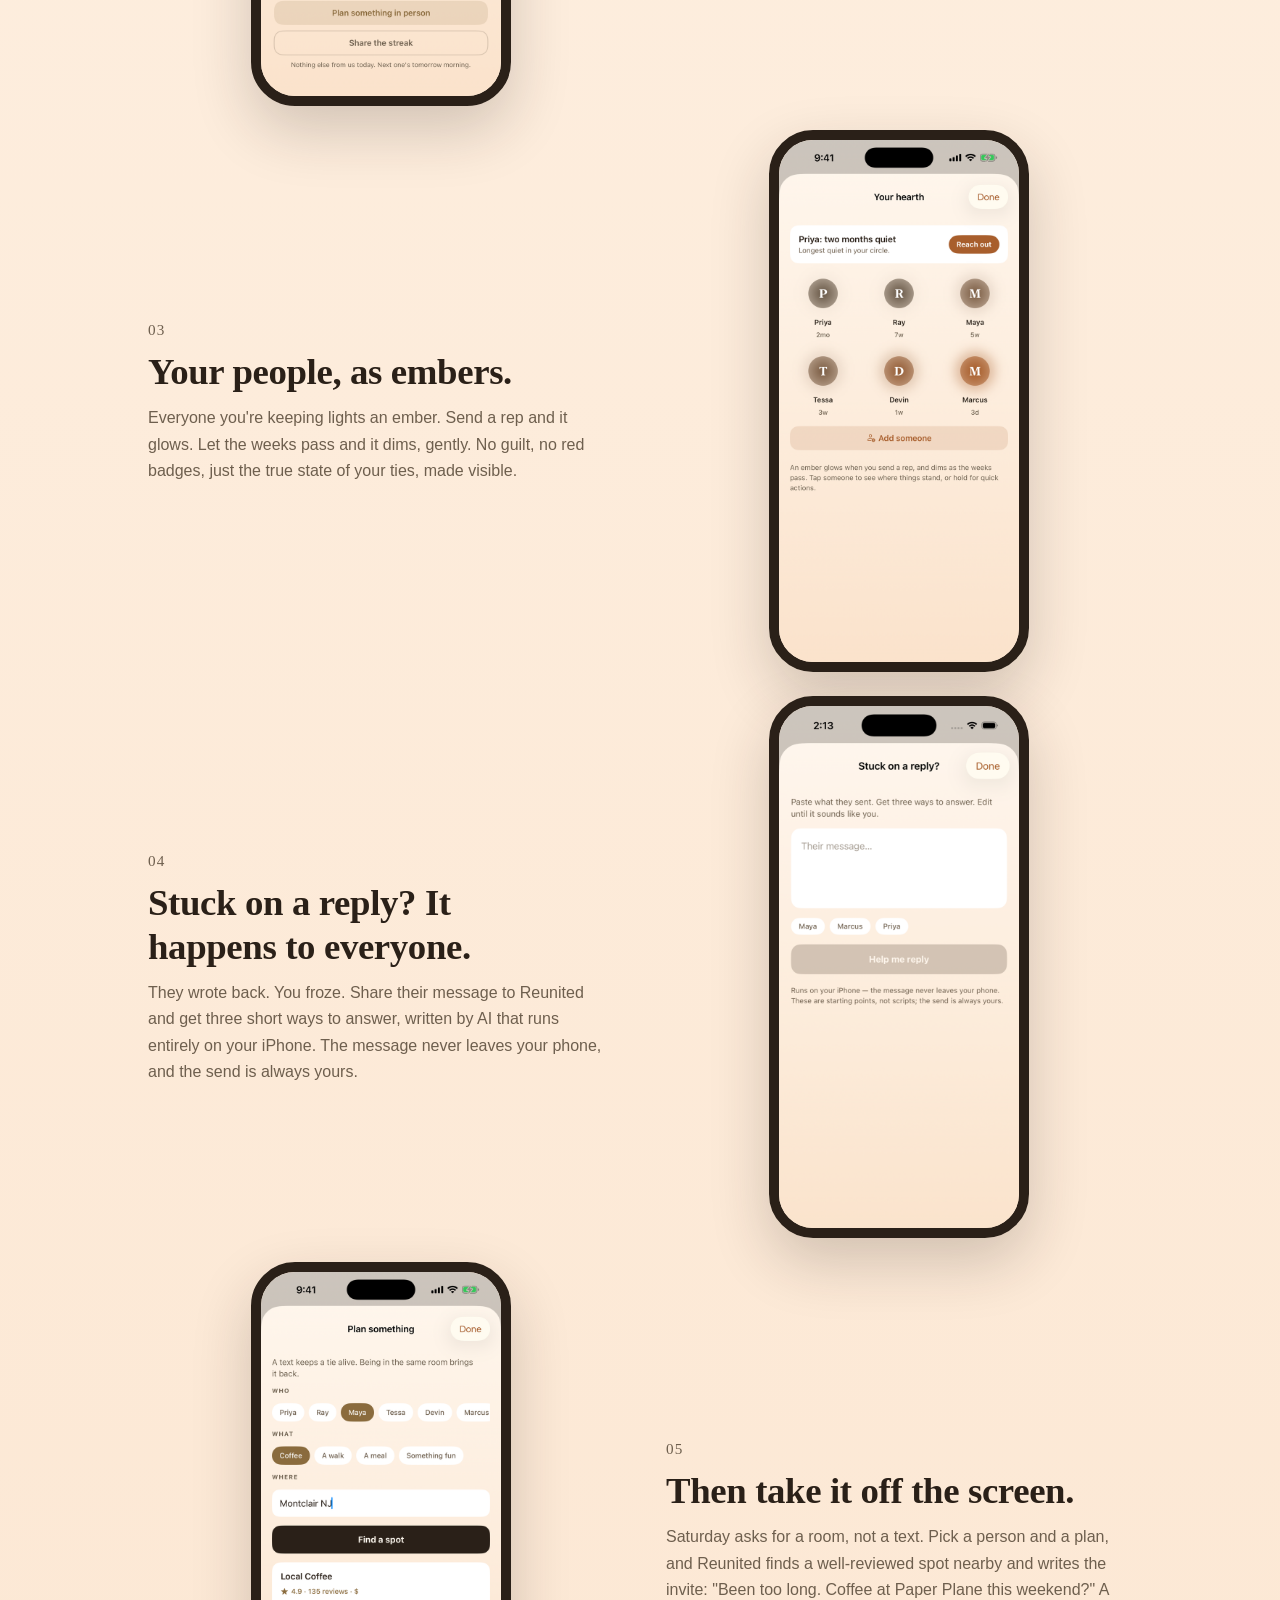
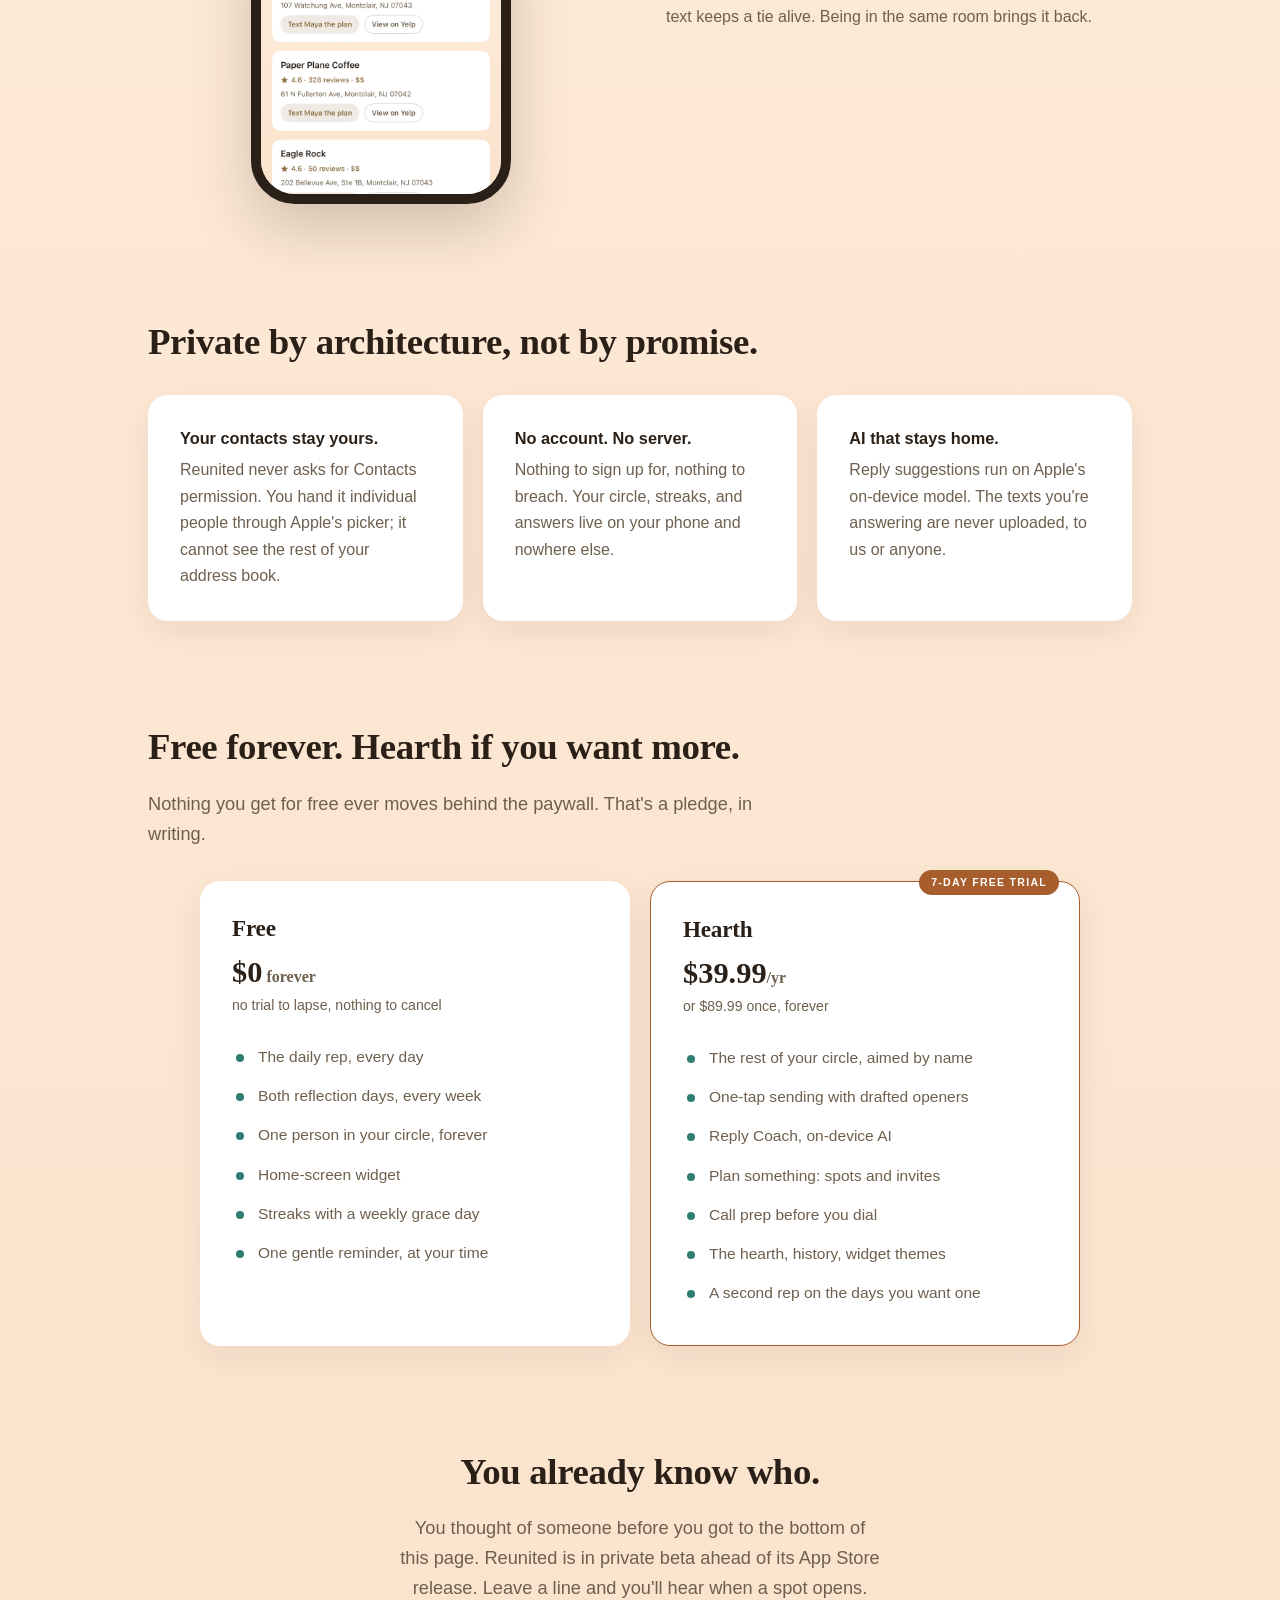
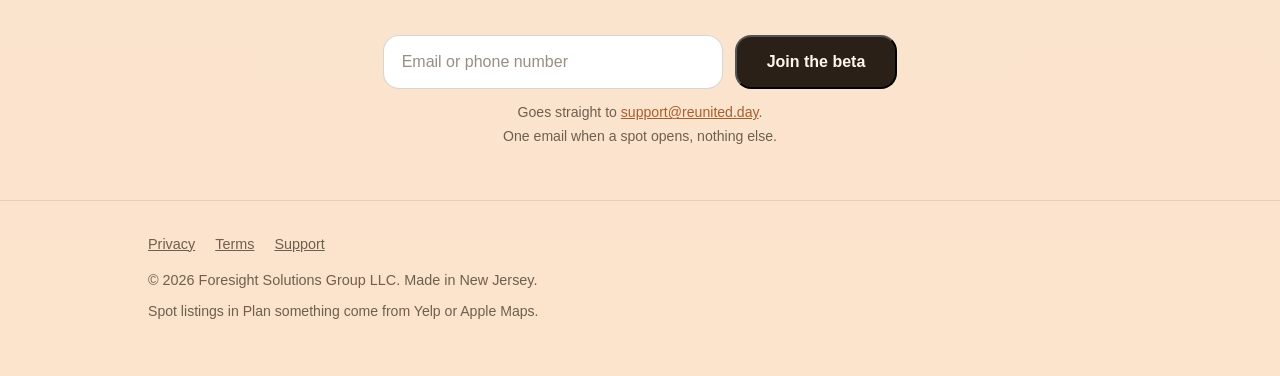
==== commit 78352c5d: "Fix the waitlist layout and tighten the form Two CSS bugs made the bottom of the page look crooked. " ====
--- a/index.html
+++ b/index.html
@@ -282,9 +282,13 @@
   you'll hear when a spot opens.</p>
   <form class="waitlist" id="waitlist" autocomplete="on">
     <input type="text" name="contact" id="contact" inputmode="email"
-           placeholder="Email or phone number" aria-label="Your email or phone number" required>
+           autocomplete="email" enterkeyhint="send"
+           autocapitalize="off" autocorrect="off" spellcheck="false"
+           placeholder="Email or phone number" aria-label="Your email or phone number"
+           aria-describedby="waitlist-error" required>
     <button class="btn primary" type="submit">Join the beta</button>
   </form>
+  <p class="waitlist-error" id="waitlist-error" role="alert" hidden></p>
   <p class="dim small waitlist-note">
     Goes straight to <a href="mailto:support@reunited.day">support@reunited.day</a>.
     One email when a spot opens, nothing else.
--- a/styles.css
+++ b/styles.css
@@ -238,21 +238,48 @@
 
 /* ---------- Waitlist capture */
 .waitlist {
-  display: flex; gap: var(--s2); justify-content: center; flex-wrap: wrap;
+  display: flex; gap: var(--s2); justify-content: center;
+  align-items: stretch; flex-wrap: wrap;
   margin-top: var(--s4);
 }
 .waitlist input {
-  font: inherit; font-size: 1rem; color: var(--ink);
+  /* line-height 1.25, not the body's 1.65. Inheriting the prose leading made
+     the field 57px against the button's 53 and left the two visibly unequal. */
+  font: inherit; font-size: 1rem; line-height: 1.25; color: var(--ink);
   background: var(--card); border: 1.5px solid rgba(42, 32, 24, 0.18);
   border-radius: 16px; padding: 14px 18px; width: min(340px, 100%);
 }
-.waitlist input:focus {
+.waitlist input:focus-visible {
   outline: 2px solid var(--ember); outline-offset: 1px; border-color: transparent;
 }
 .waitlist input::placeholder { color: var(--dim); opacity: 0.7; }
-.waitlist .btn { margin-top: 0; }
-.waitlist-note { margin-top: var(--s2); }
+.waitlist input[aria-invalid="true"] { border-color: var(--rose); }
+
+/* Has to out-specify `.cta .btn { margin-top: var(--s4) }`. That rule matches
+   at the same specificity and sits later in the file, so it was winning and
+   dropping the button 32px below the field it belongs beside. That single
+   stray margin also set the flex line to 85px, which is what stretched the
+   input and made the whole row look broken. */
+.cta .waitlist .btn, .waitlist .btn {
+  margin-top: 0;
+  display: inline-flex; align-items: center; justify-content: center;
+  line-height: 1.25;
+}
+
+/* balance stops the last line stranding one or two words under a full one,
+   which is what made "nothing else." look like a mistake. */
+.waitlist-note { margin-top: var(--s2); text-wrap: balance; }
 .waitlist-note a { color: var(--ember); }
+.waitlist-error {
+  margin-top: var(--s2); color: var(--rose); font-weight: 600; font-size: 0.9rem;
+}
+/* `p { max-width: 34em }` caps these boxes. Without auto side margins the box
+   pinned itself to the left of a centred section while the text centred
+   inside it, throwing the note 253px off the form's axis. That offset is what
+   read as "the bottom of the page is crooked". */
+.cta .waitlist-note,
+.cta .waitlist-error,
+.cta .waitlist-done { margin-inline: auto; }
 
 /* ---------- Buttons */
 .btn {
@@ -272,12 +299,15 @@
 
 /* ---------- Final CTA */
 .cta { text-align: center; }
-.cta .lede { margin: var(--s3) auto 0; }
+.cta .lede { margin: var(--s3) auto 0; text-wrap: balance; }
 .cta .btn { margin-top: var(--s4); }
 
 /* ---------- Footer */
 footer {
-  padding: var(--s5) 0 var(--s6); color: var(--dim); font-size: 0.9rem;
+  padding: var(--s4) 0 var(--s5); color: var(--dim); font-size: 0.9rem;
+  /* The hairline does the separating. A margin on top of it as well just
+     reopened the dead space it was added to close. */
+  border-top: 1px solid rgba(42, 32, 24, 0.10);
 }
 footer a { color: var(--dim); }
 footer .links {
@@ -297,3 +327,15 @@
 .waitlist-done {
   margin-top: var(--s4); font-weight: 600; color: var(--spruce);
 }
+
+/* ---------- Waitlist on a phone
+   Has to come after `.waitlist input`: same specificity, so source order
+   decides, and from further up the file this lost and left a 340px field
+   in a 350px column. */
+@media (max-width: 760px) {
+  .waitlist input,
+  .waitlist .btn { width: 100%; }
+  /* Stacked and full-width, unequal heights read as a mistake rather than
+     a hierarchy. */
+  .waitlist input { min-height: 54px; }
+}
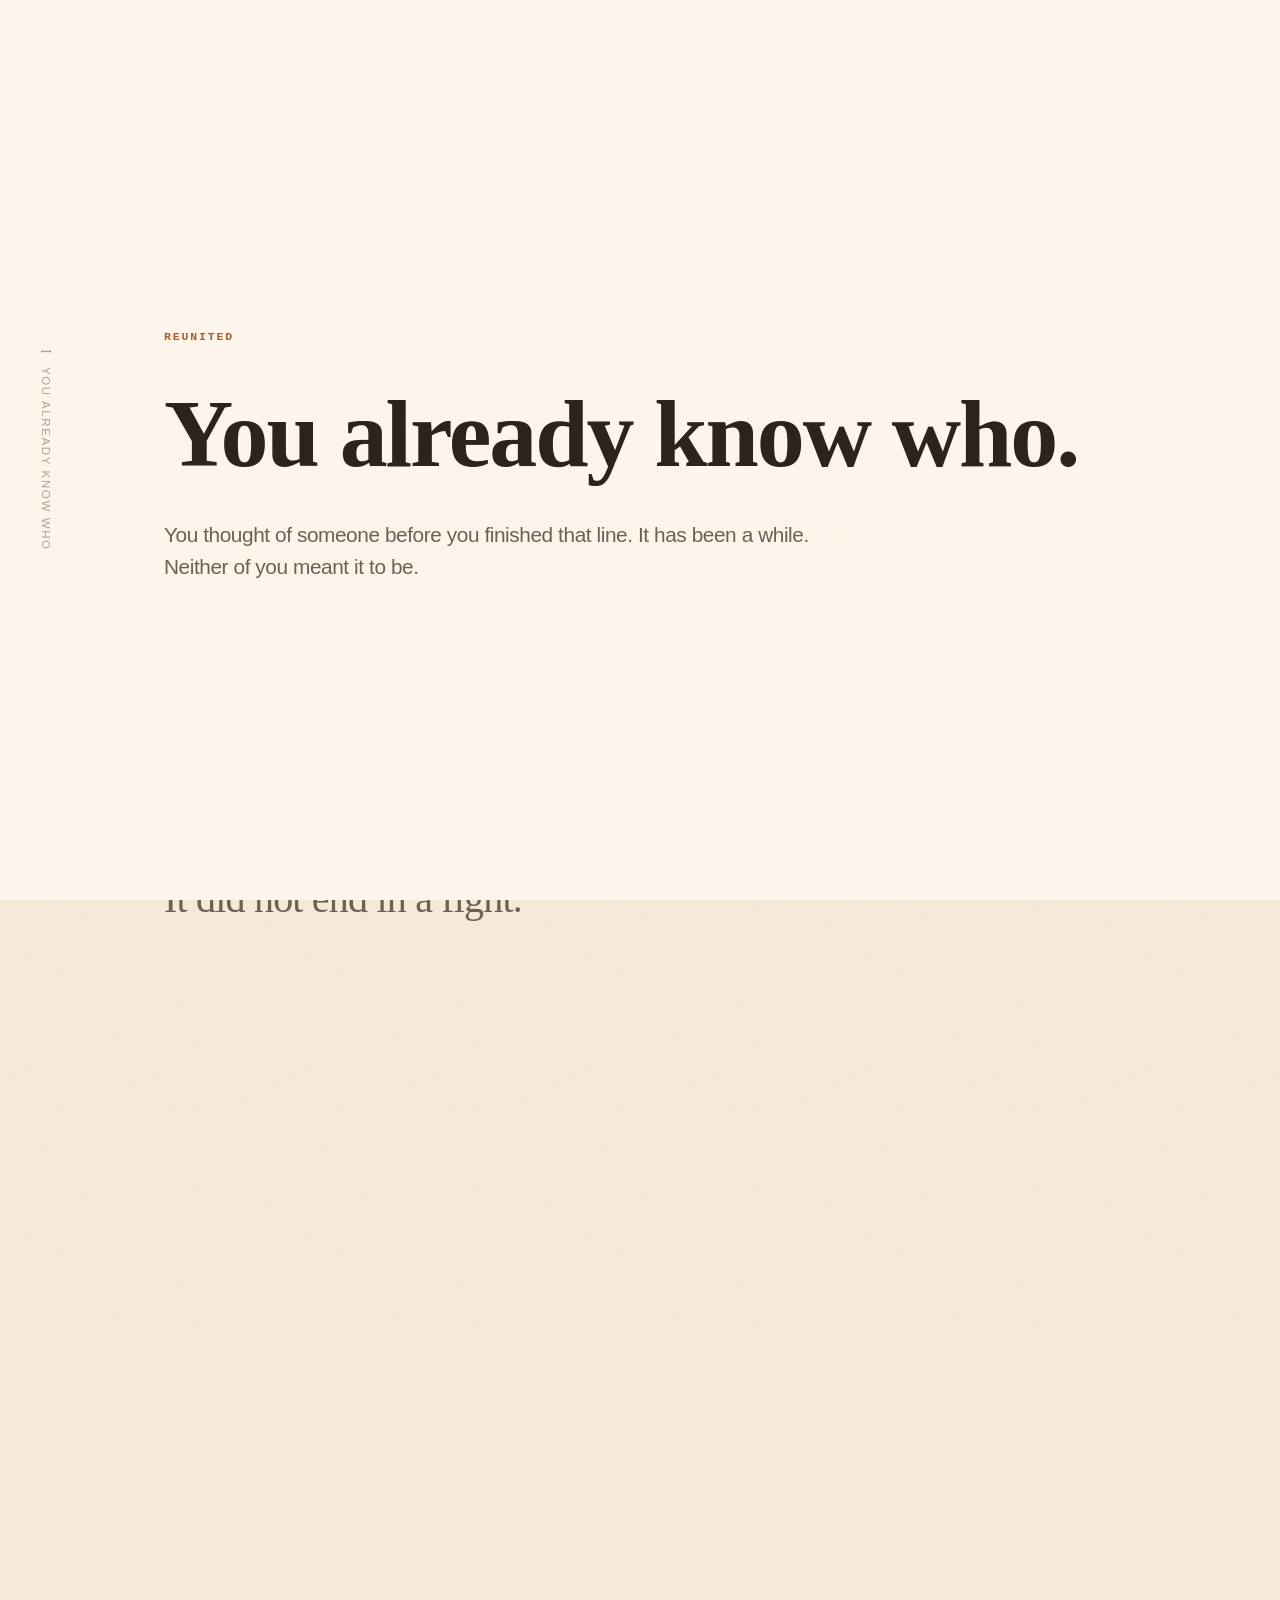
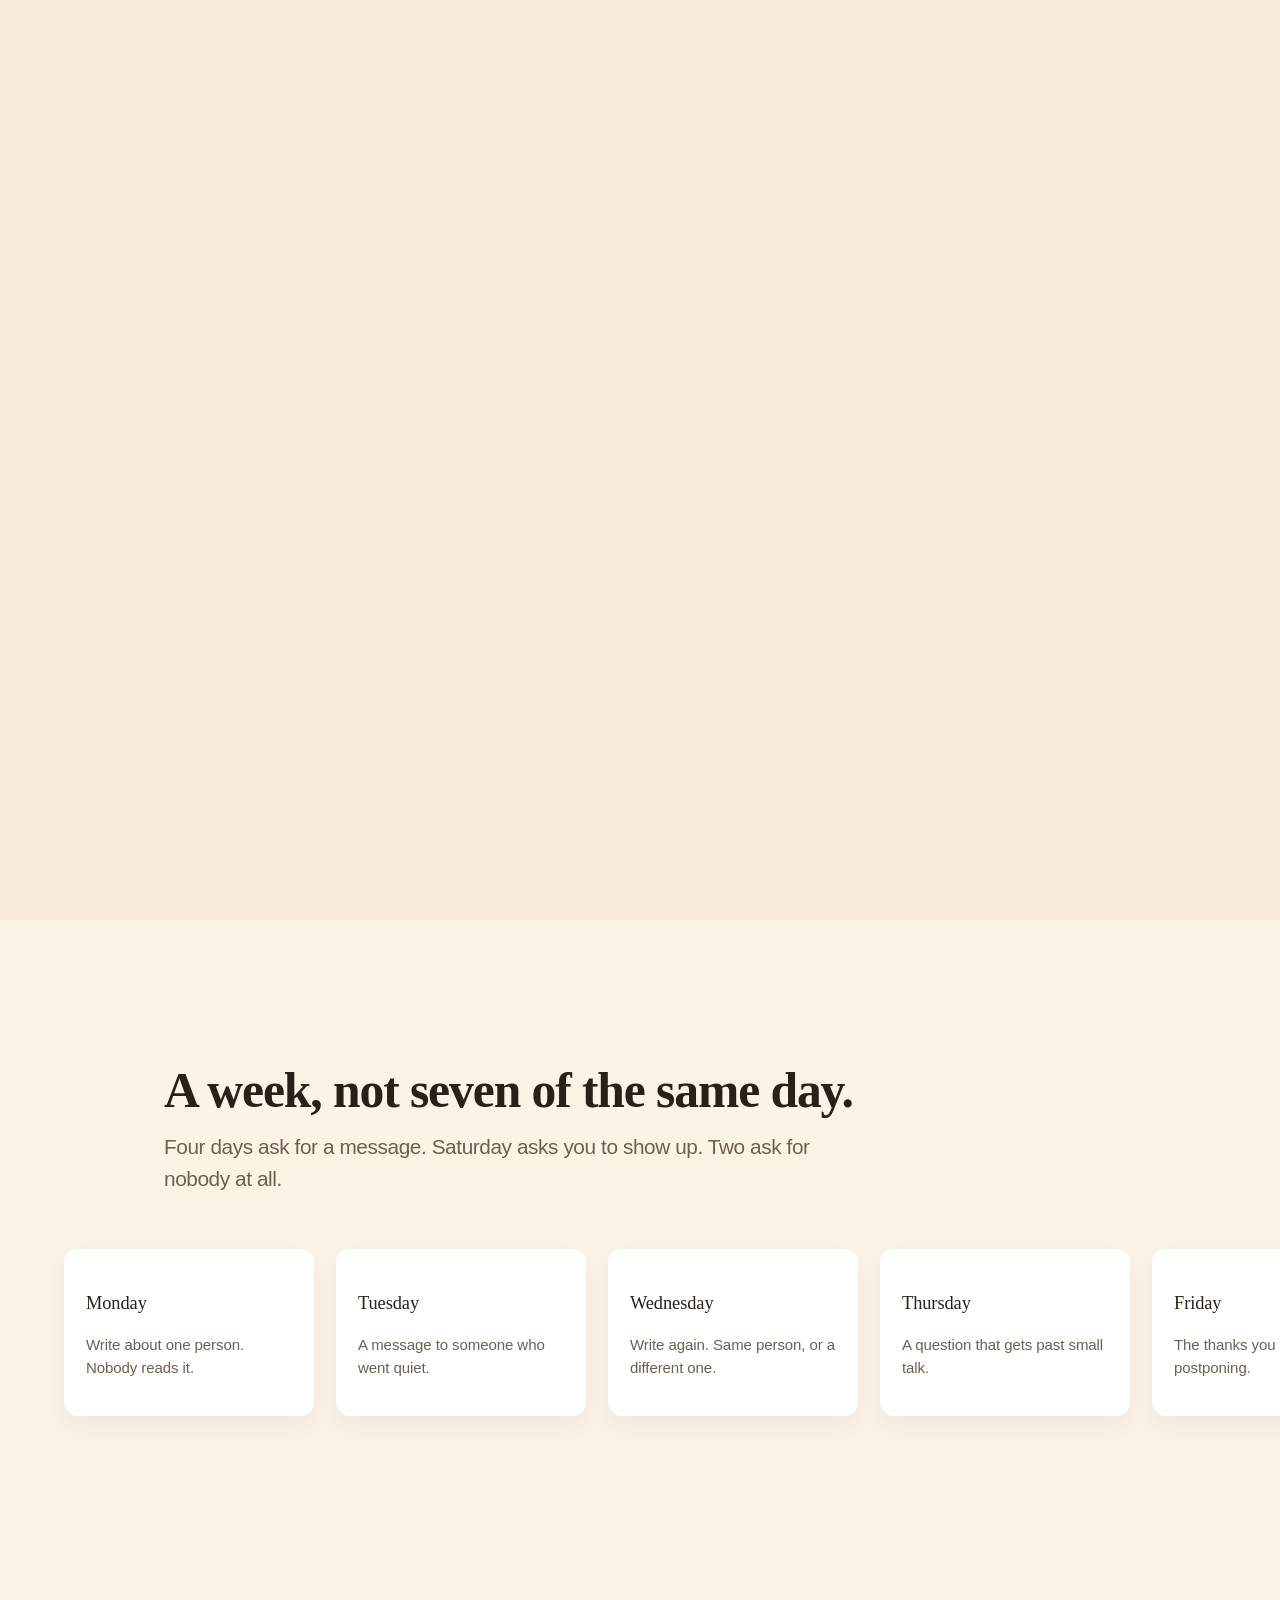
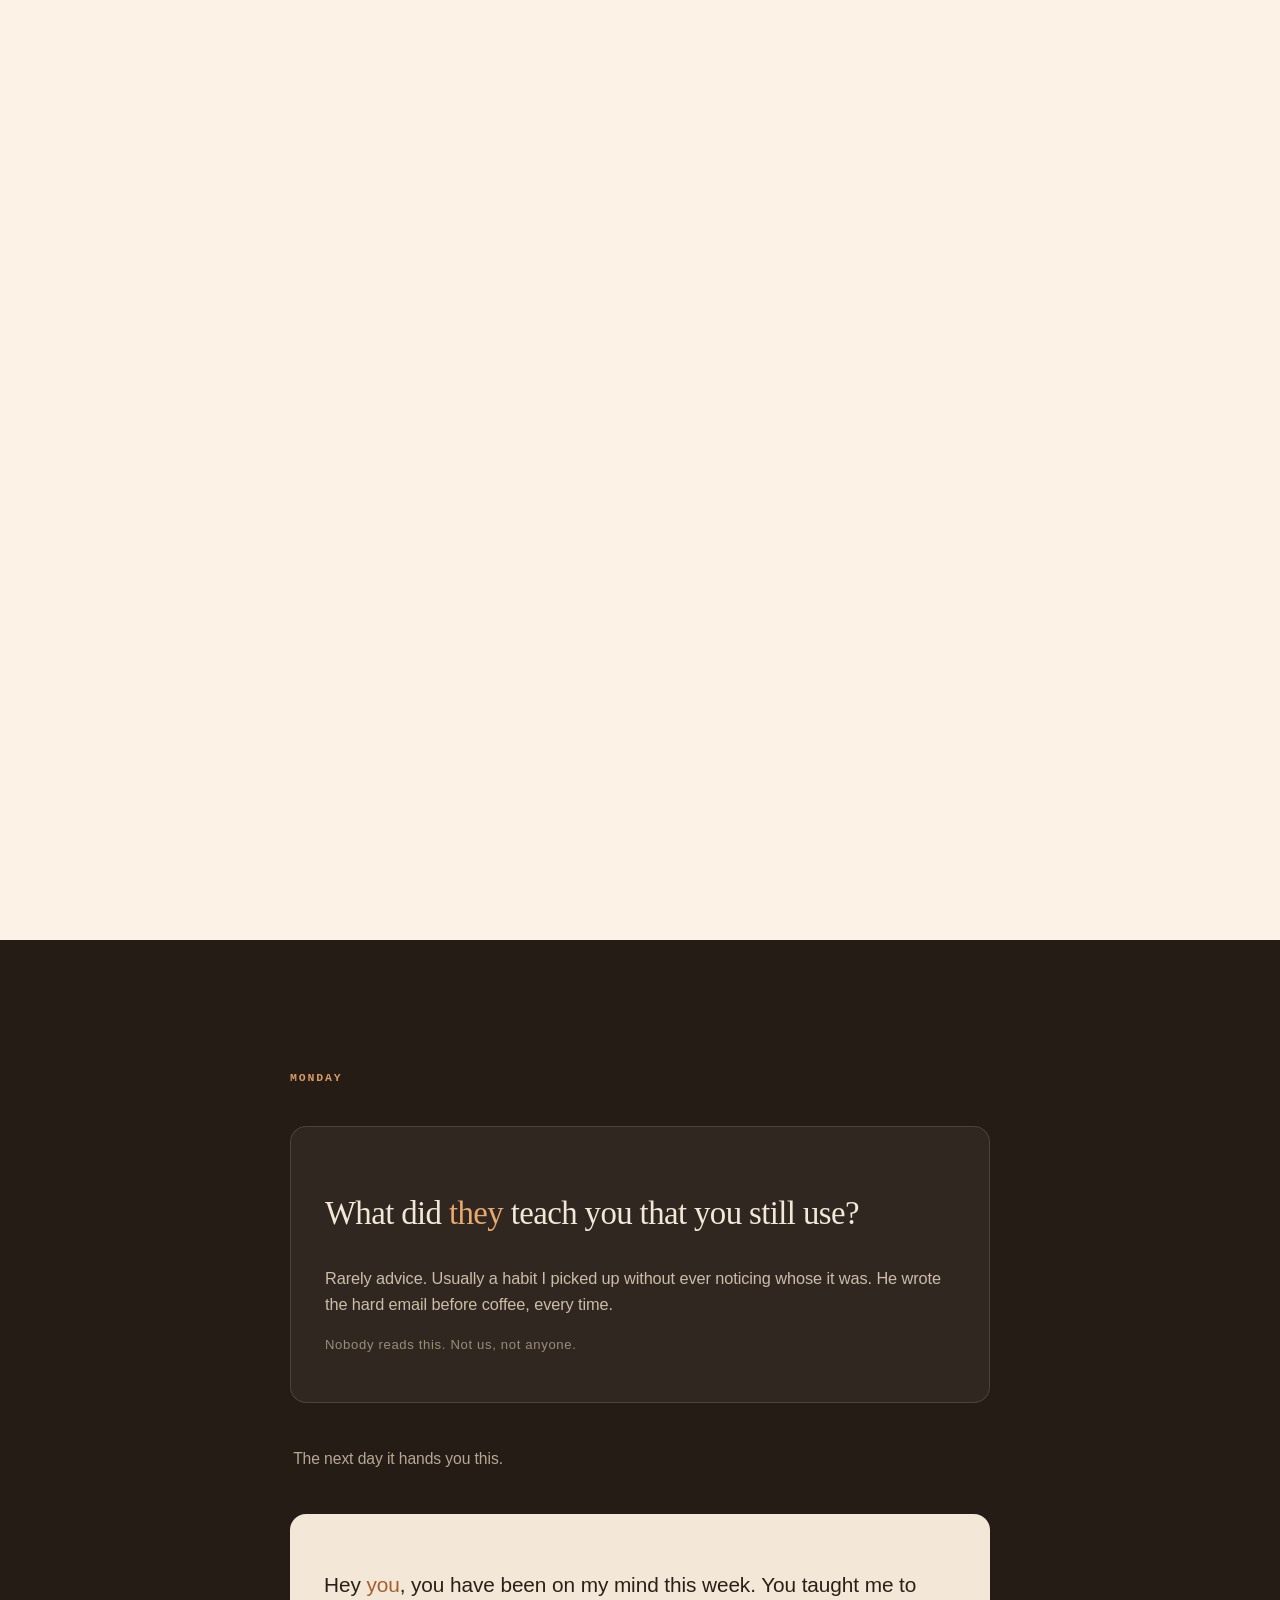
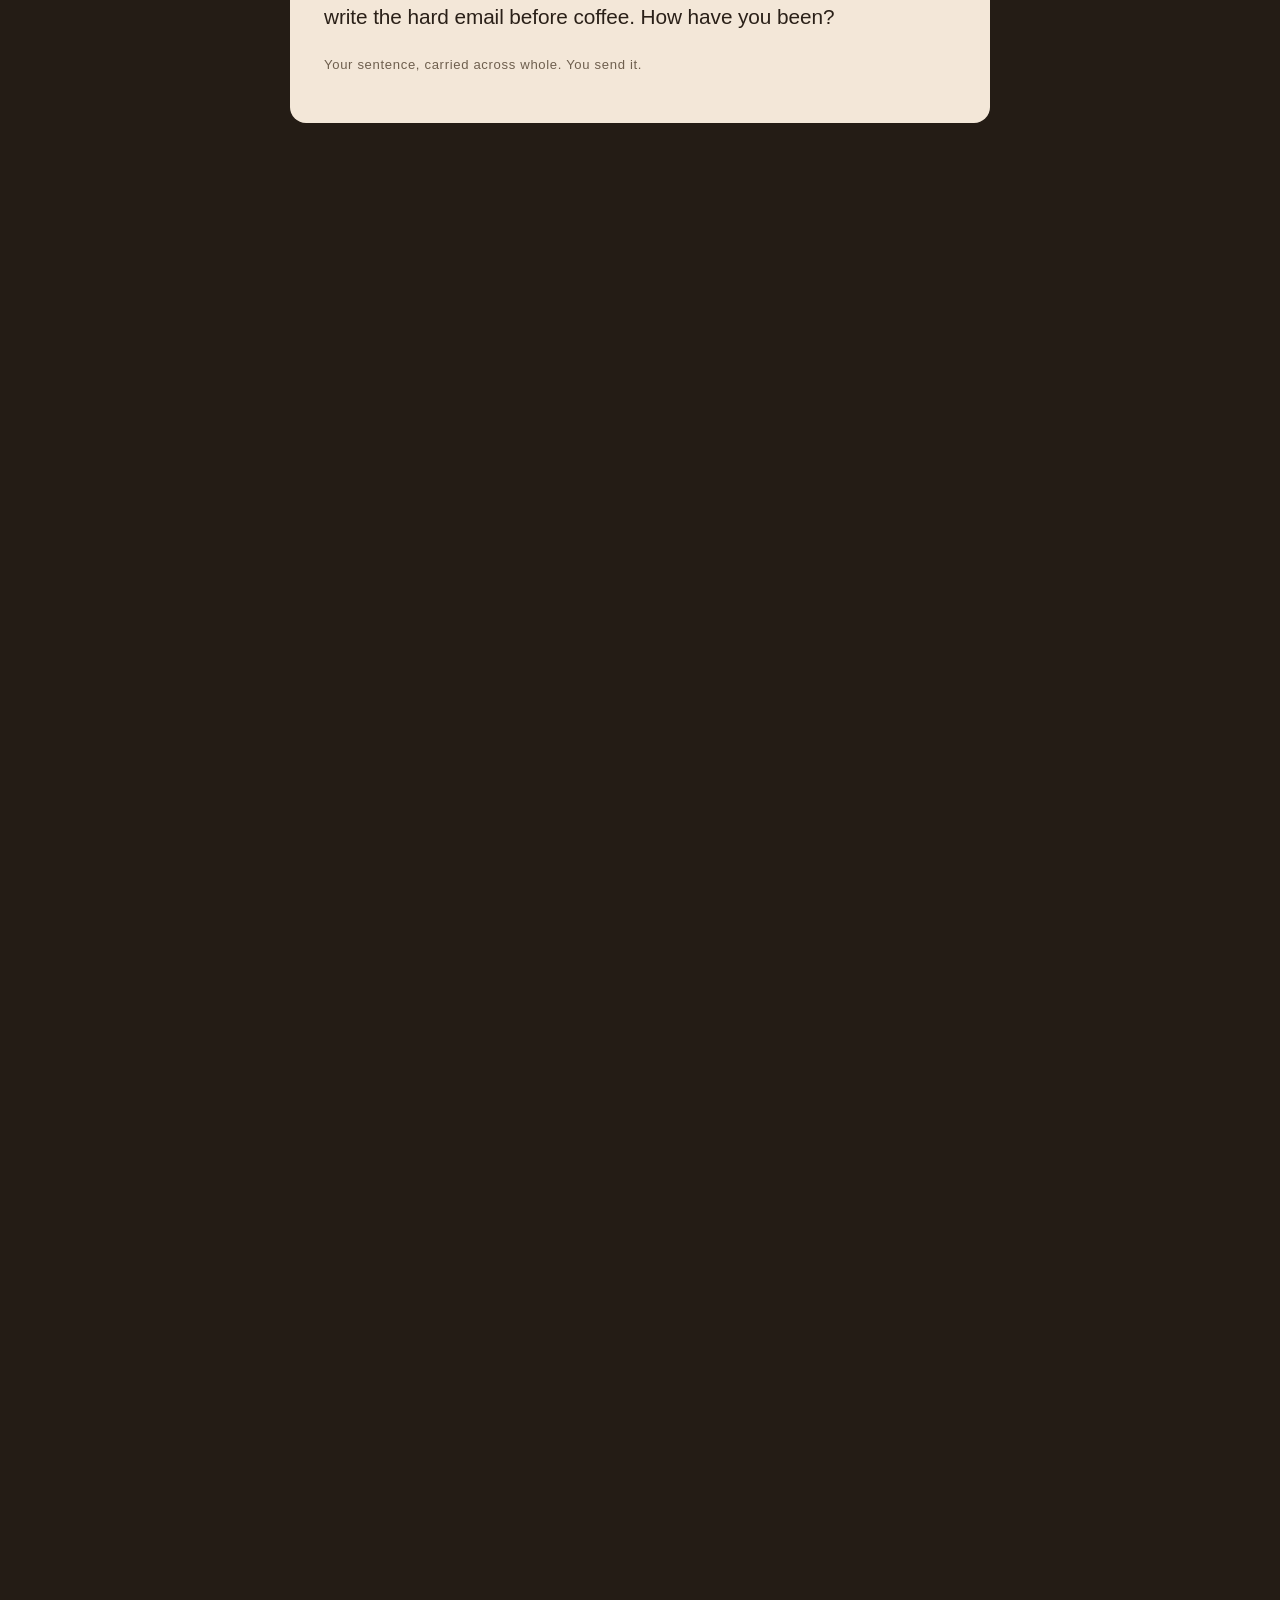
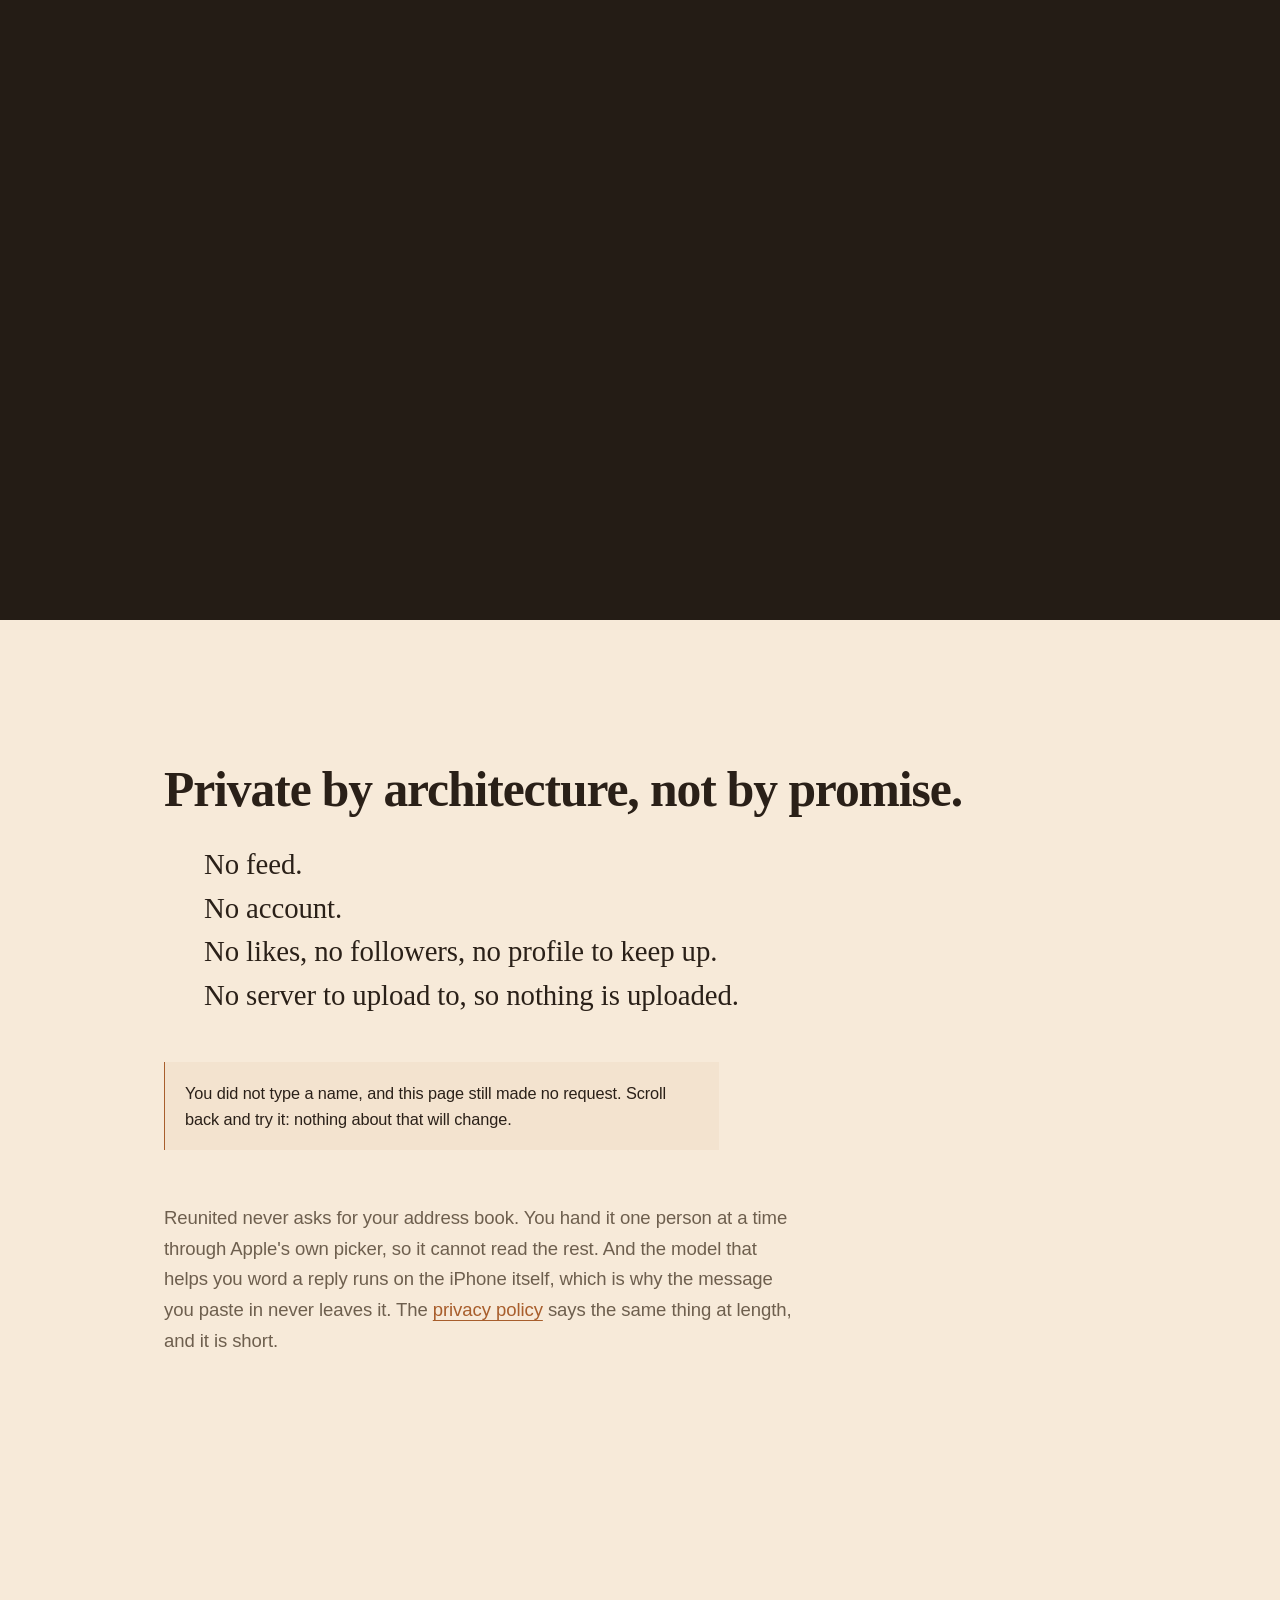
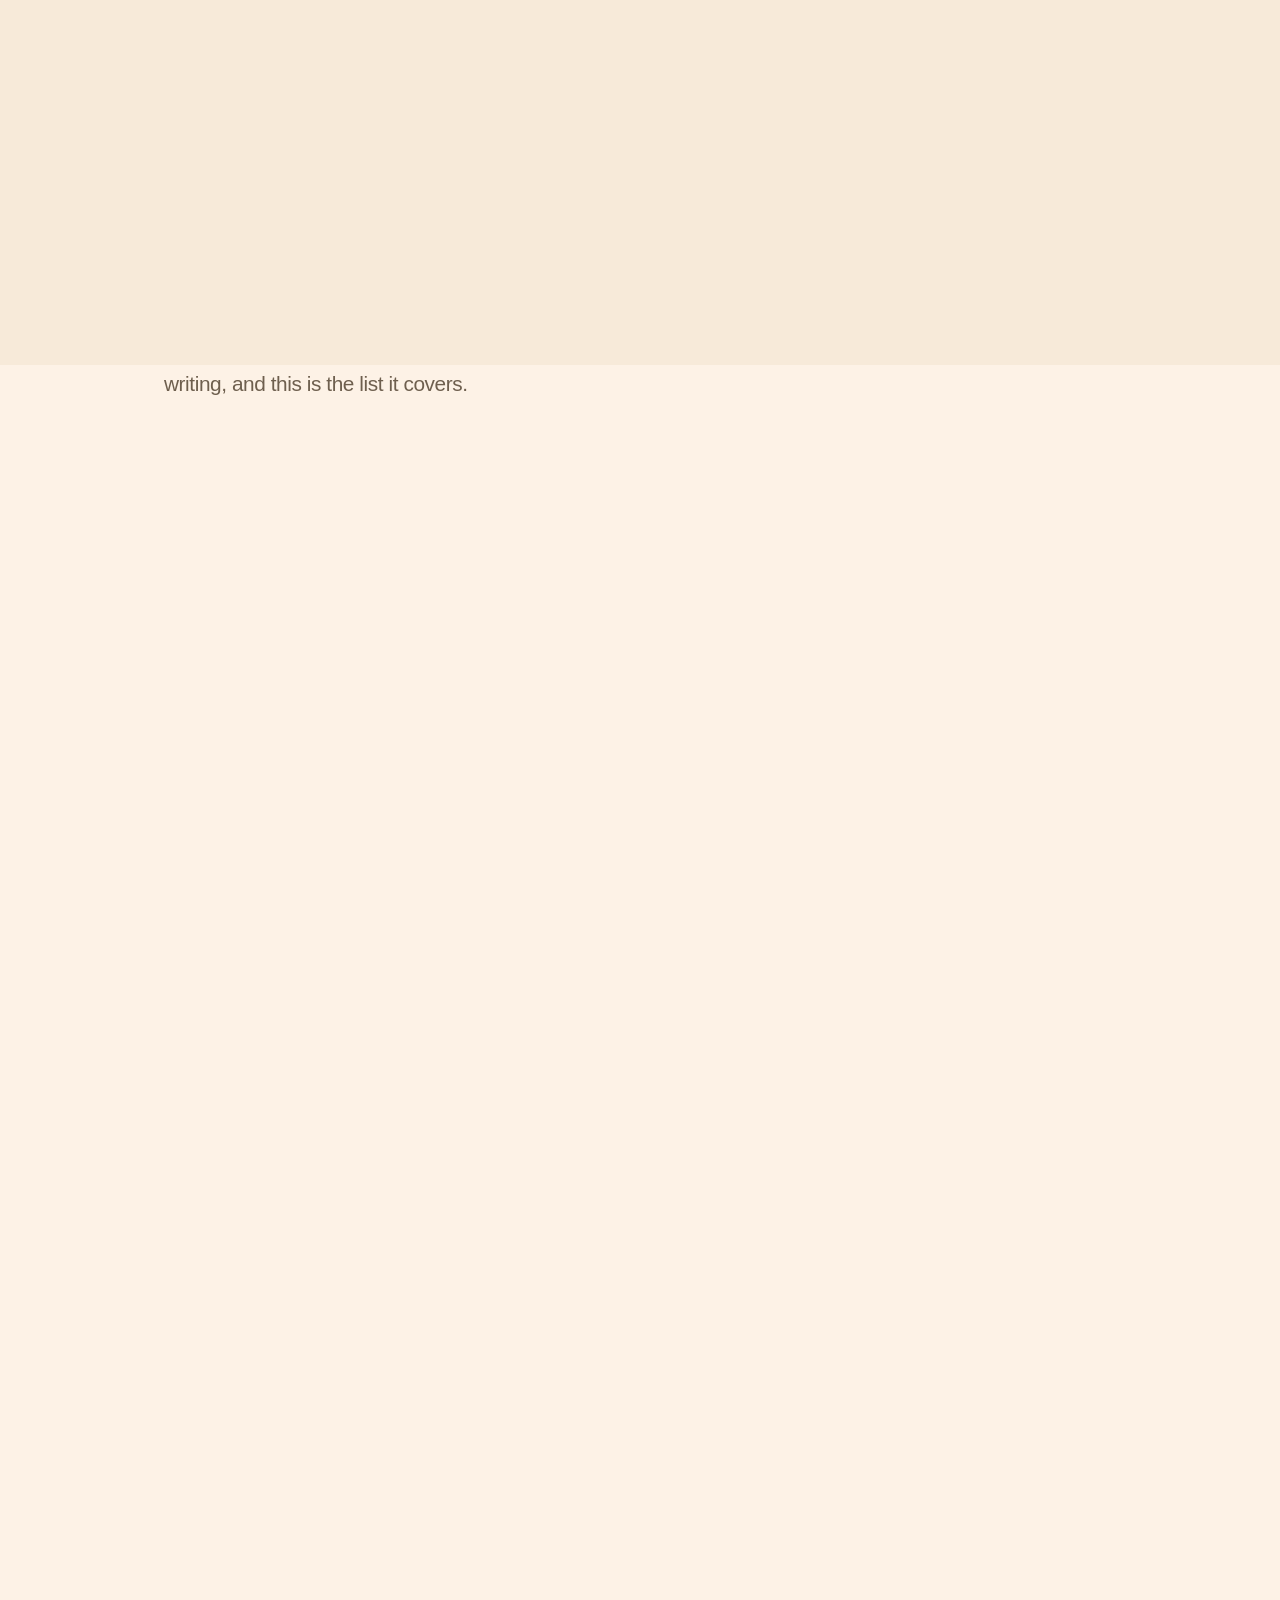
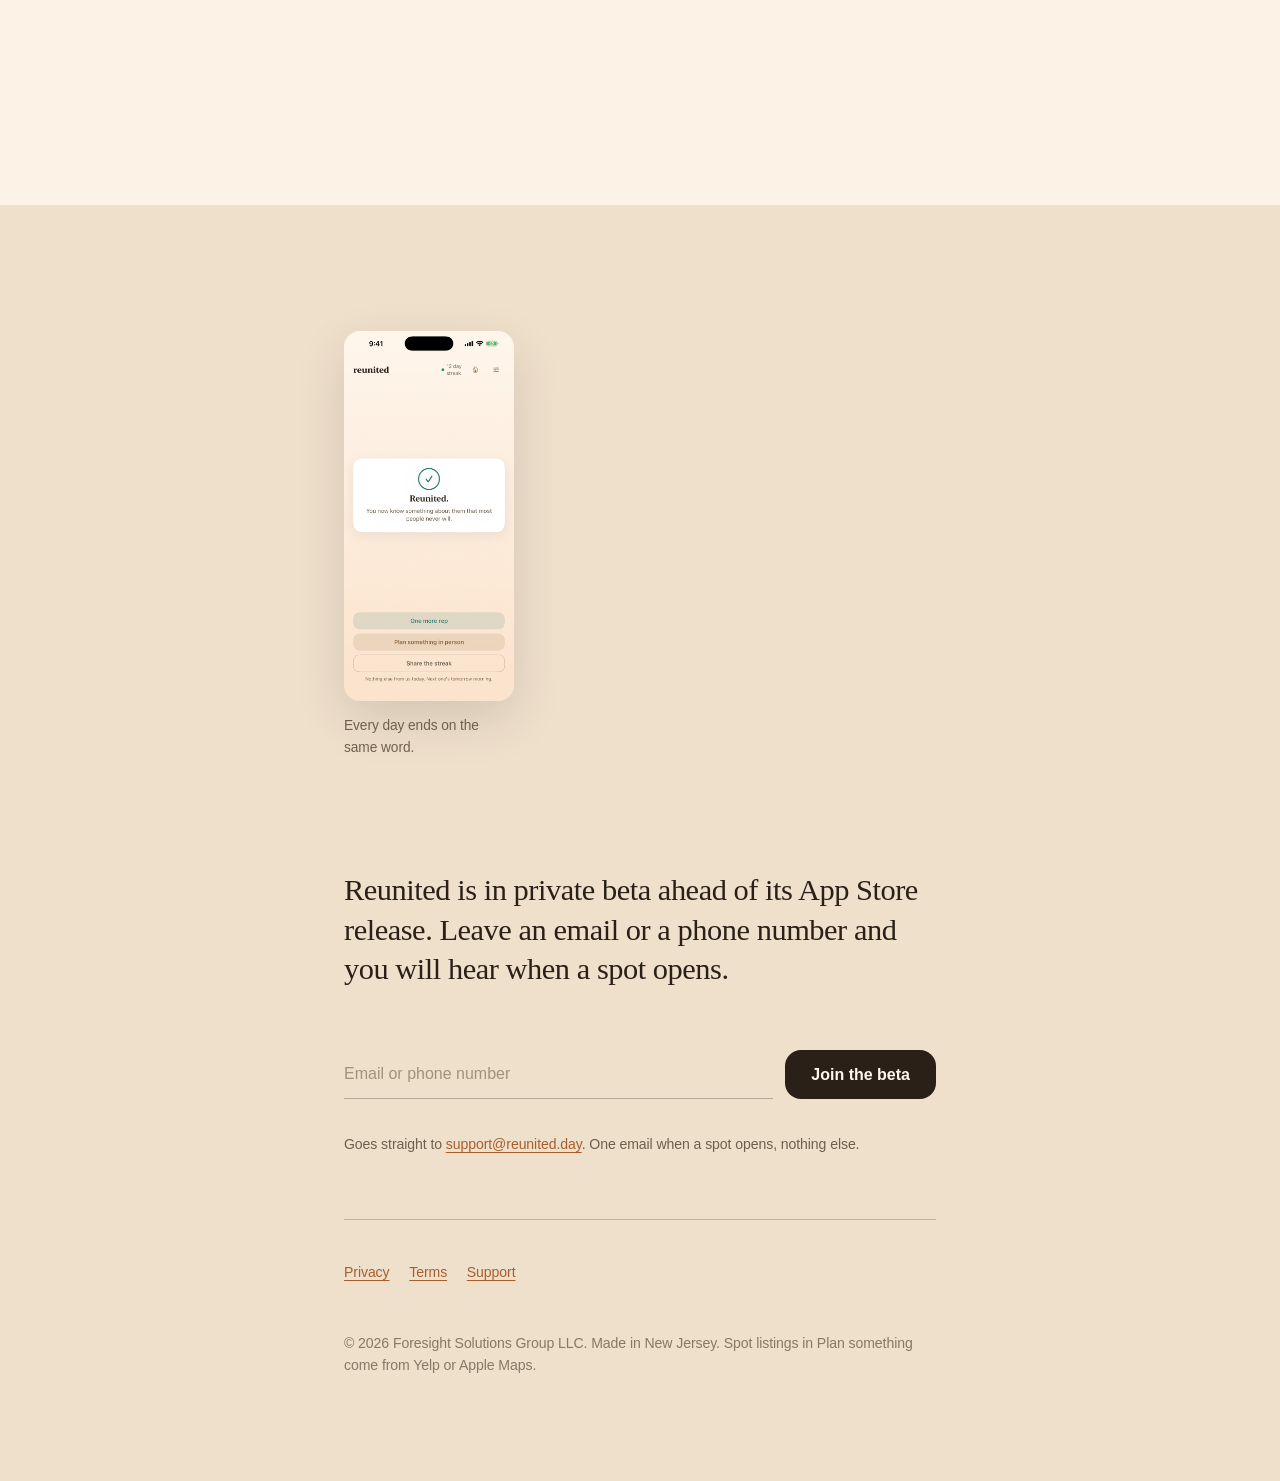
==== commit fbcc7f02: "Rebuild the landing page as a scroll experience Seven chapters in a chaptered-editorial grammar: a t" ====
--- a/index.html
+++ b/index.html
@@ -2,324 +2,315 @@
 <html lang="en">
 <head>
 <meta charset="utf-8">
-<meta name="viewport" content="width=device-width, initial-scale=1">
-<!-- Colon, not a dash: this has to match the App Store name exactly
-     ("Reunited: Stay in Touch Daily"), because the two show up side by
-     side in search results and a mismatch reads as a different product. -->
+<meta name="viewport" content="width=device-width, initial-scale=1, viewport-fit=cover">
 <title>Reunited: Stay in Touch Daily</title>
-<meta name="description" content="One small social rep a day. Reunited aims it at one person by name, keeps everything on your phone, and is free forever for your first person.">
+<meta name="description" content="One small social rep a day, aimed at one person by name. Nothing leaves your phone.">
 <meta property="og:title" content="Reunited: Stay in Touch Daily">
-<meta property="og:description" content="One small social rep a day. Five days a message to send, two days to write about one person.">
+<meta property="og:description" content="One small social rep a day, aimed at one person by name. Nothing leaves your phone.">
 <meta property="og:url" content="https://reunited.day/">
 <meta property="og:image" content="https://reunited.day/assets/shot-today.png">
 <link rel="icon" type="image/png" href="assets/icon.png">
 <link rel="apple-touch-icon" href="assets/icon.png">
-<link rel="stylesheet" href="styles.css">
-<style>
-  /* Detail card: a purpose-cut asset (assets/detail-named.png), not a CSS
-     crop of the hero shot. The old negative-margin crop sliced every line of
-     text mid-letter and buried the named chip it existed to show. If the
-     screenshot is retaken, recut the asset, and do not bring the margins back.
-
-     Recut 2026-08-29 from the hearth, not the daily rep. The section claims
-     the app names the person; the rep card names nobody, so the old crop
-     asserted the claim without showing it. The hearth banner is where the
-     naming actually happens. */
-  .detail {
-    width: min(340px, 86vw); margin: 0 auto;
-    border-radius: 28px; overflow: hidden; box-shadow: var(--shadow);
-    background: var(--card);
-  }
-  .detail img { width: 100%; display: block; }
-</style>
+<link rel="stylesheet" href="scrollcraft.css">
+<link rel="stylesheet" href="page.css">
 </head>
 <body>
 
-<div class="wrap">
-  <nav>
-    <a class="wordmark" href="/">reunited</a>
-    <a class="nav-cta" href="#get">Get the app</a>
-  </nav>
+<span data-sc-progress></span>
+<div class="sc-grain" aria-hidden="true"></div>
+
+<!-- Chaptered editorial: no fixed bar. A folio in the margin, updating as
+     chapters pass. -->
+<div class="folio" aria-hidden="true">
+  <span class="folio__n">I</span>
+  <span class="folio__t">You already know who</span>
 </div>
 
-<header class="hero wrap">
-  <div class="feature" style="padding-block: 0;">
-    <div class="copy hero-copy">
-      <h1>One small social rep a day.</h1>
-      <p class="lede">
-        Relationships fade by default. Reunited is two minutes a day against the
-        drift: five days a message to send, two days a page about one person
-        that only you read.
-      </p>
-      <span class="btn soon">Coming soon to the App&nbsp;Store</span>
-      <p class="dim small beta-line">
-        Now in private beta. <a href="#get" style="color: var(--ember);">Join the list</a>.
-      </p>
-    </div>
-    <div class="phone-slot">
-      <img class="phone" src="assets/shot-today.png"
-           alt="Reunited's daily rep screen: a Go Deeper prompt, the day's streak, and the actions under it">
-    </div>
-  </div>
-</header>
-
-<section class="wrap">
-  <div class="card evidence">
-    <div class="stat">
-      <!-- 1938 + n. The app computes this (OnboardingView.yearsOfEvidence)
-           after shipping "86" into 2026; a static page can't, so the script
-           below keeps it honest and this literal is the no-JS fallback.
-           Bump it each January. -->
-      <span class="big" id="evidence-years">88</span>
-      <span class="stat-label">years of evidence</span>
-    </div>
-    <p class="dim">
-      The world's longest study of adult life has followed the same families
-      since 1938. Its clearest finding: close relationships, more than wealth,
-      fame, or class, keep people healthy and happy.
-    </p>
-    <p class="cite">Harvard Study of Adult Development · Waldinger &amp; Schulz</p>
-  </div>
-</section>
-
-<section class="wrap">
-  <div class="section-head">
-    <h2>A week, not seven of the same day.</h2>
-    <p class="lede">Four days ask for a message. Saturday asks you to show up. Two ask for
-    nobody at all. Every one of them takes about two minutes.</p>
-  </div>
-  <div class="card-grid cols-5">
-    <div class="card">
-      <span class="chip ember">Reconnect</span>
-      <p class="dim">Revive a tie that's going quiet, with an opener written for you.</p>
-    </div>
-    <div class="card">
-      <span class="chip spruce">Go deeper</span>
-      <p class="dim">One question that gets past small talk with someone you love.</p>
-    </div>
-    <div class="card">
-      <span class="chip rose">Say thanks</span>
-      <p class="dim">Send the compliment you keep not sending.</p>
-    </div>
-    <div class="card">
-      <span class="chip ochre">In person</span>
-      <p class="dim">Saturdays ask for presence, not text. Coffee beats fifty messages.</p>
-    </div>
-    <div class="card">
-      <span class="chip slate">Reflect</span>
-      <p class="dim">Monday and Wednesday, nobody gets a text. You write a few sentences
-      about one person, and nothing you write there is ever sent.</p>
-    </div>
-  </div>
-</section>
-
-<section class="wrap">
-  <div class="section-head">
-    <h2>Monday's writing opens Tuesday's message.</h2>
-    <p class="lede">On a reflect day you write about one person and it stays on your phone.
-    The next message that goes their way starts from your own sentence, not a template.</p>
-  </div>
-  <div class="card-grid cols-2 loop">
-    <div class="card">
-      <span class="chip slate">Monday</span>
-      <p class="rep">What did you teach me that I still use?</p>
-      <p class="dim">Rarely advice. Usually a habit I picked up without ever noticing whose
-      it was. Nobody reads this but you.</p>
-    </div>
-    <div class="card">
-      <span class="chip ember">Tuesday</span>
-      <p class="rep">Hey Maya, you've been on my mind this week. You taught me to write the
-      hard email before coffee. How've you been?</p>
-      <p class="dim">Your sentence, carried across whole. Reunited opens Messages with it.
-      You change what you want and send it yourself.</p>
-    </div>
-  </div>
-</section>
-
-<section class="wrap">
-  <div class="feature">
-    <div class="copy">
-      <div class="num">01</div>
-      <h2>It names the person, not just the task.</h2>
-      <p>"Reconnect with an old friend" still leaves the hard part to you.
-      Reunited says who: whoever in your circle has drifted longest. Tap once and
-      the message is drafted. You edit until it sounds like you, then send.</p>
-    </div>
-    <div class="phone-slot">
-      <div class="detail">
-        <img src="assets/detail-named.png"
-             alt="The hearth naming who has gone quiet longest, Priya at two months, above the circle's embers.">
-      </div>
-    </div>
-  </div>
-
-  <div class="feature">
-    <div class="phone-slot">
-      <img class="phone" src="assets/shot-done.png"
-           alt="The done screen after a rep: a checkmark and the word Reunited.">
-    </div>
-    <div class="copy">
-      <div class="num">02</div>
-      <h2>Every day ends the same way.</h2>
-      <p>Send the message, or write the page, and the screen says the only word
-      that matters: Reunited. Two minutes, one person, and that feeling, every
-      single day.</p>
-    </div>
-  </div>
-
-  <div class="feature">
-    <div class="copy">
-      <div class="num">03</div>
-      <h2>Your people, as embers.</h2>
-      <p>Everyone you're keeping lights an ember. Send a rep and it glows.
-      Let the weeks pass and it dims, gently. No guilt, no red badges,
-      just the true state of your ties, made visible.</p>
-    </div>
-    <div class="phone-slot">
-      <img class="phone" src="assets/shot-embers.png"
-           alt="The hearth screen: each person in your circle as an ember that glows when you reach out">
-    </div>
-  </div>
-
-  <div class="feature">
-    <div class="copy">
-      <div class="num">04</div>
-      <h2>Stuck on a reply? It happens to everyone.</h2>
-      <p>They wrote back. You froze. Share their message to Reunited and get three
-      short ways to answer, written by AI that runs entirely on your iPhone.
-      The message never leaves your phone, and the send is always yours.</p>
-    </div>
-    <div class="phone-slot">
-      <img class="phone" src="assets/shot-coach.png"
-           alt="Stuck on a reply: paste their message and get three ways to answer">
-    </div>
-  </div>
-
-  <div class="feature">
-    <div class="phone-slot">
-      <img class="phone" src="assets/shot-plan.png"
-           alt="Plan something: coffee spots near Montclair ranked by rating, each with a button to text the plan">
-    </div>
-    <div class="copy">
-      <div class="num">05</div>
-      <h2>Then take it off the screen.</h2>
-      <p>Saturday asks for a room, not a text. Pick a person and a plan, and
-      Reunited finds a well-reviewed spot nearby and
-      writes the invite: "Been too long. Coffee at Paper Plane this weekend?"
-      A text keeps a tie alive. Being in the same room brings it back.</p>
-    </div>
-  </div>
-</section>
-
-<section class="wrap">
-  <div class="section-head">
-    <h2>Private by architecture, not by promise.</h2>
-  </div>
-  <div class="card-grid cols-3">
-    <div class="card">
-      <h3>Your contacts stay yours.</h3>
-      <p class="dim">Reunited never asks for Contacts permission. You hand it individual people
-      through Apple's picker; it cannot see the rest of your address book.</p>
-    </div>
-    <div class="card">
-      <h3>No account. No server.</h3>
-      <p class="dim">Nothing to sign up for, nothing to breach. Your circle, streaks, and
-      answers live on your phone and nowhere else.</p>
-    </div>
-    <div class="card">
-      <h3>AI that stays home.</h3>
-      <p class="dim">Reply suggestions run on Apple's on-device model. The texts you're
-      answering are never uploaded, to us or anyone.</p>
-    </div>
-  </div>
-</section>
-
-<section class="wrap" id="pricing">
-  <div class="section-head">
-    <h2>Free forever. Hearth if you want more.</h2>
-    <p class="lede">Nothing you get for free ever moves behind the paywall. That's a pledge, in writing.</p>
-  </div>
-  <div class="plans">
-    <div class="card">
-      <h3>Free</h3>
-      <p class="price">$0<span class="per"> forever</span></p>
-      <p class="dim small">no trial to lapse, nothing to cancel</p>
-      <ul>
-        <li>The daily rep, every day</li>
-        <li>Both reflection days, every week</li>
-        <li>One person in your circle, forever</li>
-        <li>Home-screen widget</li>
-        <li>Streaks with a weekly grace day</li>
-        <li>One gentle reminder, at your time</li>
+<a class="skip" href="#colophon">Skip to the waitlist</a>
+
+<main id="top">
+
+  <!-- I. TITLE PAGE. Type on paper, no media above the fold. Grammar forbids
+       a media hero and centred hero copy. -->
+  <section class="chapter chapter--i" data-sc-act="flow" data-sc-span="1.4"
+           data-sc-waypoint="I|You already know who">
+    <div class="sc-wrap title-page">
+      <p class="sc-label">Reunited</p>
+      <h1 class="sc-display sc-display--xl" data-sc-kinetic="lines" data-sc-cue="0 0.98 0">
+        You already know who.
+      </h1>
+      <p class="sc-lede">
+        You thought of someone before you finished that line. It has been a
+        while. Neither of you meant it to be.
+      </p>
+    </div>
+  </section>
+
+  <!-- II. THE DRIFT. The frame holds while the cost is named, then the field.
+       Signature move lives here. -->
+  <section class="chapter chapter--ii" data-sc-act="pin" data-sc-span="1.8"
+           data-sc-waypoint="II|The hundred days">
+    <div data-sc-stage class="sc-wrap drift">
+      <div class="drift__argument">
+        <p class="sc-body" data-sc-cue="0 0.98 0">
+          It did not end in a fight.
+        </p>
+        <p class="sc-body" data-sc-cue="0.10 0.98">
+          It ended in a hundred ordinary days where you meant to text and
+          did not, and then it had been long enough that texting felt strange.
+        </p>
+        <p class="sc-body" data-sc-cue="0.24 0.98">
+          The gap is not the problem. The gap is only how long it has been
+          since either of you went first.
+        </p>
+      </div>
+
+      <p class="evidence-line" data-sc-cue="0.30 0.98">
+        The longest study of adult life has followed the same families since
+        1938. That is
+        <span class="tally" data-sc-count="88" data-sc-count-at="0.34 0.6">88</span>
+        years of evidence that close relationships, more than money or fame,
+        are what keep people well.
+      </p>
+
+      <!-- The signature move. Real form controls, real label, works untouched. -->
+      <div class="ask" data-sc-cue="0.38 0.98">
+        <label class="ask__label" for="who">So: who do you keep meaning to text?</label>
+        <input class="ask__field" id="who" name="who" type="text"
+               autocomplete="off" autocapitalize="words" autocorrect="off"
+               spellcheck="false" enterkeyhint="done" maxlength="24"
+               placeholder="A first name">
+        <p class="ask__note">
+          Stays in this tab. Nothing is sent, nothing is saved.
+        </p>
+      </div>
+
+      <figure class="plate plate--inline" data-sc-cue="0.46 0.98">
+        <img src="assets/detail-named.png" width="662" height="520" loading="lazy" decoding="async"
+             alt="The app naming who has gone quiet longest, Priya at two months, above the circle's embers.">
+        <figcaption>The app does the same thing, every day, without being asked.</figcaption>
+      </figure>
+    </div>
+  </section>
+
+  <!-- III. THE WEEK. Lateral travel reads as breadth. Media in its own column
+       with a caption, per the grammar. -->
+  <section class="chapter chapter--iii" data-sc-act="pan" data-sc-span="1.8"
+           data-sc-waypoint="III|A week, not seven of the same day">
+    <div class="sc-wrap week-head">
+      <h2 class="sc-display sc-display--md" data-sc-cue="0 0.96">
+        A week, not seven of the same day.
+      </h2>
+      <p class="sc-lede" data-sc-cue="0.04 0.98 0.08 0.12">
+        Four days ask for a message. Saturday asks you to show up. Two ask for
+        nobody at all.
+      </p>
+    </div>
+
+    <div class="rail" data-sc-pan="0.16">
+      <article class="day">
+        <p class="day__k">Monday</p>
+        <p class="day__p">Write about one person. Nobody reads it.</p>
+      </article>
+      <article class="day">
+        <p class="day__k">Tuesday</p>
+        <p class="day__p">A message to someone who went quiet.</p>
+      </article>
+      <article class="day">
+        <p class="day__k">Wednesday</p>
+        <p class="day__p">Write again. Same person, or a different one.</p>
+      </article>
+      <article class="day">
+        <p class="day__k">Thursday</p>
+        <p class="day__p">A question that gets past small talk.</p>
+      </article>
+      <article class="day">
+        <p class="day__k">Friday</p>
+        <p class="day__p">The thanks you keep postponing.</p>
+      </article>
+      <article class="day">
+        <p class="day__k">Saturday</p>
+        <p class="day__p">See someone. No text required.</p>
+      </article>
+      <article class="day">
+        <p class="day__k">Sunday</p>
+        <p class="day__p">Your pick.</p>
+      </article>
+    </div>
+
+    <figure class="plate" data-sc-cue="0.3 0.96">
+      <img src="assets/shot-today.png" alt="The daily rep screen: a Go Deeper prompt with the streak above it."
+           width="662" height="1440" loading="lazy" decoding="async">
+      <figcaption>One prompt a day. Two minutes, then it goes quiet.</figcaption>
+    </figure>
+    <!-- Authored silence: the tail of this chapter is deliberately empty so
+         the peak has somewhere to arrive from. Not dead scroll. -->
+    <div class="hush" aria-hidden="true"></div>
+  </section>
+
+  <!-- IV. THE PEAK. A wipe is a change of state, and this beat is the change
+       of state: a private page becomes tomorrow's opening line. -->
+  <section class="chapter chapter--iv" data-sc-act="pin" data-sc-span="3.2"
+           data-sc-waypoint="IV|Monday opens Tuesday">
+    <div data-sc-stage class="sc-wrap loop">
+      <p class="sc-label" data-sc-cue="0 0.98 0">Monday</p>
+
+      <div class="leaf leaf--private" data-sc-cue="0 0.98 0">
+        <p class="leaf__prompt" data-name-in="What did <em>NAME</em> teach you that you still use?">
+          What did <em data-name>they</em> teach you that you still use?
+        </p>
+        <p class="leaf__hand">
+          Rarely advice. Usually a habit I picked up without ever noticing
+          whose it was. He wrote the hard email before coffee, every time.
+        </p>
+        <p class="leaf__seal">Nobody reads this. Not us, not anyone.</p>
+      </div>
+
+      <p class="turn" data-sc-cue="0.42 0.98">The next day it hands you this.</p>
+
+      <div class="leaf leaf--sent" data-sc-reveal="0.5" data-sc-reveal-at="0.5">
+        <p class="leaf__msg">
+          Hey <em data-name>you</em>, you have been on my mind this week. You
+          taught me to write the hard email before coffee. How have you been?
+        </p>
+        <p class="leaf__seal">Your sentence, carried across whole. You send it.</p>
+      </div>
+    </div>
+  </section>
+
+  <!-- V. THE REFUSAL. The proof of the signature move lands here. -->
+  <section class="chapter chapter--v" data-sc-act="reveal" data-sc-span="1.4"
+           data-sc-waypoint="V|What it refuses">
+    <div class="sc-wrap refuse">
+      <h2 class="sc-display sc-display--md" data-sc-cue="0 0.96">
+        Private by architecture, not by promise.
+      </h2>
+      <!-- Wipes, not fades: a refusal is a state, and the line arriving
+           edge to edge reads as one. line-height stays at 1.2 so clip-path
+           does not shear the descenders. -->
+      <ul class="refuse__list">
+        <li data-sc-reveal="left" data-sc-reveal-at="0.06 0.30">No feed.</li>
+        <li data-sc-reveal="left" data-sc-reveal-at="0.12 0.36">No account.</li>
+        <li data-sc-reveal="left" data-sc-reveal-at="0.18 0.42">No likes, no followers, no profile to keep up.</li>
+        <li data-sc-reveal="left" data-sc-reveal-at="0.24 0.48">No server to upload to, so nothing is uploaded.</li>
       </ul>
-    </div>
-    <div class="card featured">
-      <span class="trial-chip">7-day free trial</span>
-      <h3>Hearth</h3>
-      <p class="price">$39.99<span class="per">/yr</span></p>
-      <p class="dim small">or $89.99 once, forever</p>
-      <ul>
-        <li>The rest of your circle, aimed by name</li>
-        <li>One-tap sending with drafted openers</li>
-        <li>Reply Coach, on-device AI</li>
-        <li>Plan something: spots and invites</li>
-        <li>Call prep before you dial</li>
-        <li>The hearth, history, widget themes</li>
-        <li>A second rep on the days you want one</li>
-      </ul>
-    </div>
-  </div>
-</section>
-
-<section class="wrap cta" id="get">
-  <!-- Was a Peaches & Herb lyric, dropped 2026-08-29. Quoting a recognisable
-       lyric to sell a product named after the same song is exposure we do not
-       need on the page a visitor sees last. This line mirrors the first line
-       of the App Store description on purpose: same hook, both surfaces. -->
-  <h2>You already know who.</h2>
-  <p class="lede">You thought of someone before you got to the bottom of this page.
-  Reunited is in private beta ahead of its App Store release. Leave a line and
-  you'll hear when a spot opens.</p>
-  <form class="waitlist" id="waitlist" autocomplete="on">
-    <input type="text" name="contact" id="contact" inputmode="email"
-           autocomplete="email" enterkeyhint="send"
-           autocapitalize="off" autocorrect="off" spellcheck="false"
-           placeholder="Email or phone number" aria-label="Your email or phone number"
-           aria-describedby="waitlist-error" required>
-    <button class="btn primary" type="submit">Join the beta</button>
-  </form>
-  <p class="waitlist-error" id="waitlist-error" role="alert" hidden></p>
-  <p class="dim small waitlist-note">
-    Goes straight to <a href="mailto:support@reunited.day">support@reunited.day</a>.
-    One email when a spot opens, nothing else.
-  </p>
-</section>
-
-<footer>
-  <div class="wrap">
-    <div class="links">
-      <a href="privacy.html">Privacy</a>
-      <a href="terms.html">Terms</a>
-      <a href="support.html">Support</a>
-    </div>
-    <p>© 2026 Foresight Solutions Group LLC. Made in New Jersey.</p>
-    <p class="small">Spot listings in Plan something come from Yelp or Apple Maps.</p>
-  </div>
-</footer>
-
+      <p class="proof" id="proof" data-sc-cue="0.2 0.96">
+        <span data-proof>You did not type a name, and this page still made no
+        request. Scroll back and try it: nothing will change about that.</span>
+      </p>
+      <div class="refuse__pair">
+        <p class="evidence sc-body">
+          Reunited never asks for your address book. You hand it one person at a
+          time through Apple's own picker, so it cannot read the rest. And the
+          model that helps you word a reply runs on the iPhone itself, which is
+          why the message you paste in never leaves it. The
+          <a href="privacy.html">privacy policy</a> says the same
+          thing at length, and it is short.
+        </p>
+  
+        <figure class="plate plate--inline" data-sc-cue="0.44 0.98">
+          <img src="assets/shot-coach.png" width="662" height="1440" loading="lazy" decoding="async"
+               alt="Stuck on a reply: paste their message and get three ways to answer.">
+          <figcaption>They wrote back and you froze. Three ways to answer, worked out on your phone.</figcaption>
+        </figure>
+      </div>
+    </div>
+  </section>
+
+
+  <!-- VI. THE PLEDGE. pin: the free tier lands, then Hearth arrives after it.
+       Pin appears at II, IV and VI and never twice in a row. -->
+  <section class="chapter chapter--pledge" data-sc-act="pin" data-sc-span="1.6"
+           data-sc-waypoint="VI|Free forever">
+    <div data-sc-stage class="sc-wrap pledge">
+      <h2 class="sc-display sc-display--md" data-sc-cue="0 0.98 0">
+        Free forever, and specific about it.
+      </h2>
+      <p class="sc-lede" data-sc-cue="0 0.98 0">
+        Nothing you get for free ever moves behind the paywall. That is a
+        pledge, in writing, and this is the list it covers.
+      </p>
+
+      <div class="tiers">
+        <div class="tier" data-sc-cue="0.14 0.98">
+          <p class="tier__k">Free</p>
+          <ul class="tier__l">
+            <li>The daily rep, every day</li>
+            <li>Both reflection days, every week</li>
+            <li>One person in your circle, forever</li>
+            <li>Home-screen widget, streaks, one reminder</li>
+          </ul>
+          <p class="tier__n">No trial to lapse. Nothing to cancel.</p>
+        </div>
+        <div class="tier tier--paid" data-sc-cue="0.34 0.98">
+          <p class="tier__k">Hearth</p>
+          <ul class="tier__l">
+            <li>The rest of your circle, aimed by name</li>
+            <li>Reply Coach and drafted openers</li>
+            <li>Plan something: spots and invites</li>
+            <li>Call prep, history, widget themes, a second rep</li>
+          </ul>
+          <p class="tier__n">
+            $39.99 a year after a 7-day free trial, or $89.99 once. US prices.
+          </p>
+        </div>
+      </div>
+
+      <figure class="plate plate--wide" data-sc-cue="0.5 0.98">
+        <img src="assets/shot-embers.png" width="662" height="1440" loading="lazy" decoding="async"
+             alt="The hearth screen: everyone in your circle as an ember that glows when you reach out.">
+        <figcaption>Hearth holds the rest of your people. Each one an ember that dims as the weeks pass.</figcaption>
+      </figure>
+    </div>
+  </section>
+
+  <!-- VII. COLOPHON. Small type, the ask as a line of running text. -->
+  <section class="chapter chapter--vi" id="colophon" data-sc-act="flow" data-sc-span="1.2"
+           data-sc-waypoint="VII|Colophon">
+    <div class="sc-wrap colophon">
+      <figure class="plate plate--seal" data-sc-cue="0 0.98 0">
+        <img src="assets/shot-done.png" width="662" height="1440" loading="lazy" decoding="async"
+             alt="The screen after a rep: a checkmark and the word Reunited.">
+        <figcaption>Every day ends on the same word.</figcaption>
+      </figure>
+      <p class="colophon__line" data-sc-cue="0 1 0 0">
+        Reunited is in private beta ahead of its App Store release. Leave an
+        email or a phone number and you will hear when a spot opens.
+      </p>
+      <form class="waitlist" id="waitlist">
+        <label class="sr-only" for="contact">Your email or phone number</label>
+        <input id="contact" name="contact" type="text" inputmode="email"
+               autocomplete="email" enterkeyhint="send" autocapitalize="off"
+               autocorrect="off" spellcheck="false"
+               aria-describedby="waitlist-error"
+               placeholder="Email or phone number" required>
+        <button class="waitlist__go" type="submit">Join the beta</button>
+      </form>
+      <p class="waitlist-error" id="waitlist-error" role="alert" hidden></p>
+      <p class="waitlist-note">
+        Goes straight to <a href="mailto:support@reunited.day">support@reunited.day</a>.
+        One email when a spot opens, nothing else.
+      </p>
+
+      <hr class="sc-rule">
+      <p class="imprint">
+        <a href="privacy.html">Privacy</a>
+        <a href="terms.html">Terms</a>
+        <a href="support.html">Support</a>
+      </p>
+      <p class="imprint imprint--fine">
+        &copy; 2026 Foresight Solutions Group LLC. Made in New Jersey.
+        Spot listings in Plan something come from Yelp or Apple Maps.
+      </p>
+    </div>
+  </section>
+
+</main>
+
+<script src="scrollcraft.js"></script>
+<script>ScrollCraft.mount(document.body);</script>
+<script src="page.js"></script>
 <script src="waitlist.js"></script>
-<script>
-  // 1938 + n, same as the app. The "88" in the markup is the no-JS fallback.
-  document.getElementById('evidence-years').textContent =
-    Math.max(88, new Date().getFullYear() - 1938);
-
-  // Waitlist. With WAITLIST_ENDPOINT set (a Formspree form), submission is
-  // in-page: POST, then a success line, no mail app. Empty, or on any
-  // network/endpoint failure, it falls back to composing an email in the
-  // visitor's own mail app — so the form works in every state and the site
-  // still runs with no backend of its own.
-  window.reunitedWaitlist('waitlist');
-</script>
-
+<script>window.reunitedWaitlist('waitlist');</script>
 </body>
 </html>
--- a/scrollcraft.css
+++ b/scrollcraft.css
@@ -0,0 +1,432 @@
+/* ============================================================================
+   scrollcraft.css: the taste floor
+   ----------------------------------------------------------------------------
+   Two layers, and the split matters:
+
+     TOKENS   what you override per brand. Colour roles, the type ramp, the
+              spacing scale, elevation, motion. A brand is ~12 values.
+     DEVICES  what the engine drives. Do not restyle these to taste; they are
+              the mechanism. Style your own markup instead.
+
+   Nothing here draws a "component". There are no card, badge, or pill classes,
+   because a stylesheet that ships those is how every page built on it ends up
+   with the same shapes. You get a floor and a vocabulary; the composition is
+   yours.
+   ========================================================================== */
+
+/* ---------------------------------------------------------------- tokens -- */
+:root {
+  /* --- colour roles. Override these six and the page is rebranded. -------- */
+  --sc-canvas:      #08090b;   /* the page ground. Drift interpolates this.   */
+  --sc-surface:     #101217;   /* anything raised off the ground             */
+  --sc-ink:         #f4f2ef;   /* primary text                               */
+  --sc-ink-soft:    #9a9ba1;   /* secondary text. Tinted, never flat gray.   */
+  --sc-accent:      #d8ff3e;   /* ONE accent. It owns a region, not confetti. */
+  --sc-accent-ink:  #08090b;   /* text that sits on the accent               */
+
+  --sc-hairline:    color-mix(in oklab, var(--sc-ink) 12%, transparent);
+  --sc-hairline-strong: color-mix(in oklab, var(--sc-ink) 22%, transparent);
+
+  /* --- type. Two families max. Display carries voice, text carries prose. - */
+  --sc-font-display: "Instrument Sans", "Geist", system-ui, sans-serif;
+  --sc-font-text:    "Geist", system-ui, sans-serif;
+  --sc-font-mono:    "Geist Mono", ui-monospace, monospace;
+
+  /* Fluid ramp. Tracking tightens as size grows because a face set at 6rem
+     with 0 tracking reads loose; this is optical correction, not decoration. */
+  --sc-t-xs:   clamp(0.75rem, 0.72rem + 0.15vw, 0.82rem);
+  --sc-t-sm:   clamp(0.875rem, 0.84rem + 0.18vw, 0.95rem);
+  --sc-t-base: clamp(1rem, 0.96rem + 0.22vw, 1.125rem);
+  --sc-t-lg:   clamp(1.2rem, 1.1rem + 0.5vw, 1.5rem);
+  --sc-t-xl:   clamp(1.6rem, 1.35rem + 1.2vw, 2.25rem);
+  --sc-t-2xl:  clamp(2.1rem, 1.6rem + 2.4vw, 3.4rem);
+  --sc-t-3xl:  clamp(2.8rem, 1.9rem + 4.2vw, 5rem);
+  --sc-t-4xl:  clamp(3.4rem, 1.9rem + 6.6vw, 7.5rem);
+
+  --sc-track-tight:  -0.035em;
+  --sc-track-snug:   -0.02em;
+  --sc-track-normal: -0.005em;
+  --sc-track-wide:    0.08em;
+
+  --sc-leading-none: 0.94;
+  --sc-leading-tight: 1.06;
+  --sc-leading-body: 1.62;
+
+  --sc-measure: 62ch;
+
+  /* --- space. 4px base: the useful middle steps an 8-only scale misses. --- */
+  --sc-1: 0.25rem;  --sc-2: 0.5rem;   --sc-3: 0.75rem;  --sc-4: 1rem;
+  --sc-5: 1.5rem;   --sc-6: 2rem;     --sc-7: 3rem;     --sc-8: 4rem;
+  --sc-9: 6rem;     --sc-10: 8rem;    --sc-11: 12rem;
+
+  /* Section rhythm is fluid so a phone doesn't inherit desktop air. */
+  --sc-section: clamp(4.5rem, 9vw, 11rem);
+  --sc-gutter:  clamp(1.25rem, 5vw, 5.5rem);
+  --sc-maxw:    82rem;
+
+  /* --- radius. Pick one scale for the page and hold it. ------------------- */
+  --sc-r-sm: 6px;  --sc-r-md: 12px;  --sc-r-lg: 20px;  --sc-r-pill: 999px;
+
+  /* --- elevation. Every shadow has an offset AND a soft blur, and is tinted
+         to the canvas hue. A zero-offset coloured halo is decoration, not
+         depth, so there isn't one here. ---------------------------------- */
+  --sc-shadow-color: 220 40% 2%;
+  --sc-e1: 0 1px 2px hsl(var(--sc-shadow-color) / 0.28),
+           0 2px 6px -1px hsl(var(--sc-shadow-color) / 0.20);
+  --sc-e2: 0 2px 4px hsl(var(--sc-shadow-color) / 0.24),
+           0 8px 18px -4px hsl(var(--sc-shadow-color) / 0.30);
+  --sc-e3: 0 4px 8px hsl(var(--sc-shadow-color) / 0.22),
+           0 18px 40px -8px hsl(var(--sc-shadow-color) / 0.38),
+           0 48px 90px -24px hsl(var(--sc-shadow-color) / 0.30);
+
+  /* Edge light: a 1px top highlight sells a raised surface better than any
+     amount of blur, because real raised things catch light on their lip. */
+  --sc-edge: inset 0 1px 0 color-mix(in oklab, var(--sc-ink) 10%, transparent);
+
+  /* --- motion. Built-in CSS easings are too weak for UI. ------------------ */
+  --sc-ease-out:    cubic-bezier(0.23, 1, 0.32, 1);
+  --sc-ease-in-out: cubic-bezier(0.77, 0, 0.175, 1);
+  --sc-ease-drawer: cubic-bezier(0.32, 0.72, 0, 1);
+  --sc-d-fast: 160ms;  --sc-d-base: 240ms;  --sc-d-slow: 420ms;
+
+  --sc-z-stage: 1; --sc-z-copy: 20; --sc-z-chrome: 60;
+}
+
+/* --------------------------------------------------------------- reset -- */
+*, *::before, *::after { box-sizing: border-box; }
+html { -webkit-text-size-adjust: 100%; scroll-behavior: smooth; }
+@media (prefers-reduced-motion: reduce) { html { scroll-behavior: auto; } }
+
+body {
+  margin: 0;
+  background: var(--sc-canvas);
+  color: var(--sc-ink);
+  font-family: var(--sc-font-text);
+  font-size: var(--sc-t-base);
+  line-height: var(--sc-leading-body);
+  letter-spacing: var(--sc-track-normal);
+  -webkit-font-smoothing: antialiased;
+  text-rendering: optimizeLegibility;
+  font-synthesis-weight: none;
+  overflow-x: clip;
+}
+img, video, canvas, svg { display: block; max-width: 100%; }
+button, input, select, textarea { font: inherit; color: inherit; }
+
+/* ------------------------------------------------- the browser surfaces --
+   The parts you did not draw still carry the design. Selection, caret, focus
+   ring, scrollbar and tabular numerals all ship with defaults that belong to no
+   design system. Theming them is the cheapest signal that a page was built
+   rather than assembled, and it is the step that gets skipped most reliably. */
+::selection { background: var(--sc-accent); color: var(--sc-accent-ink); }
+:root { caret-color: var(--sc-accent); accent-color: var(--sc-accent); }
+:focus-visible {
+  outline: 2px solid var(--sc-accent);
+  outline-offset: 3px;
+  border-radius: var(--sc-r-sm);
+}
+:where(a) { color: inherit; text-decoration-thickness: 1px; text-underline-offset: 0.22em; }
+@supports (scrollbar-color: auto) {
+  html { scrollbar-color: color-mix(in oklab, var(--sc-ink) 26%, transparent) transparent; scrollbar-width: thin; }
+}
+:where(table, .sc-nums, [data-sc-count]) { font-variant-numeric: tabular-nums; }
+
+/* ----------------------------------------------------------- typography -- */
+.sc-display {
+  font-family: var(--sc-font-display);
+  font-weight: 500;
+  line-height: var(--sc-leading-none);
+  letter-spacing: var(--sc-track-tight);
+  text-wrap: balance;
+  margin: 0;
+}
+.sc-display--xl { font-size: var(--sc-t-4xl); }
+.sc-display--lg { font-size: var(--sc-t-3xl); }
+.sc-display--md { font-size: var(--sc-t-2xl); letter-spacing: var(--sc-track-snug); }
+.sc-lede {
+  font-size: var(--sc-t-lg);
+  line-height: 1.44;
+  letter-spacing: var(--sc-track-snug);
+  color: var(--sc-ink);
+  max-width: 46ch;
+  text-wrap: pretty;
+  margin: 0;
+}
+.sc-body { max-width: var(--sc-measure); color: var(--sc-ink-soft); text-wrap: pretty; margin: 0; }
+.sc-label {
+  font-family: var(--sc-font-mono);
+  font-size: var(--sc-t-xs);
+  letter-spacing: var(--sc-track-wide);
+  text-transform: uppercase;
+  color: var(--sc-ink-soft);
+}
+
+/* ---------------------------------------------------------------- layout -- */
+.sc-wrap { width: 100%; max-width: var(--sc-maxw); margin-inline: auto; padding-inline: var(--sc-gutter); }
+.sc-section { padding-block: var(--sc-section); }
+/* More space above a heading than below it: the gap belongs to the boundary,
+   not to the pair. */
+.sc-stack > * + * { margin-top: var(--sc-4); }
+.sc-stack > :is(h1,h2,h3) { margin-top: var(--sc-7); }
+.sc-stack > :is(h1,h2,h3):first-child { margin-top: 0; }
+.sc-rule { height: 1px; border: 0; background: var(--sc-hairline); margin: 0; }
+
+/* =============================================================== DEVICES ==
+   Driven by the engine. Restyle your own markup, not these.                */
+
+.sc-act--pinned { position: relative; }
+.sc-stage {
+  position: sticky; top: 0;
+  height: 100vh; height: 100svh;
+  overflow: clip;
+  z-index: var(--sc-z-stage);
+}
+
+/* scrub / sequence media */
+.sc-stage :is(video[data-sc-scrub], canvas[data-sc-sequence], .sc-stage__poster) {
+  position: absolute; inset: 0;
+  width: 100%; height: 100%;
+  object-fit: cover;
+}
+video[data-sc-scrub] { opacity: 0; transition: opacity 380ms var(--sc-ease-out); }
+.sc-has-clip video[data-sc-scrub] { opacity: 1; }
+/* The poster is a live frame-holder, not a placeholder: it stays up until a
+   real video frame has painted, which is what stops the blank-stage flash. */
+.sc-stage__poster { z-index: 0; transition: opacity 380ms var(--sc-ease-out); }
+.sc-has-clip .sc-stage__poster { opacity: 0; }
+
+/* A scrim only where text sits. A full-frame darkening layer flattens the
+   image everywhere to fix contrast in one corner. */
+.sc-scrim {
+  position: absolute; inset: 0; pointer-events: none; z-index: 1;
+  background: linear-gradient(
+    var(--sc-scrim-angle, 180deg),
+    color-mix(in oklab, var(--sc-canvas) var(--sc-scrim-a, 78%), transparent) 0%,
+    color-mix(in oklab, var(--sc-canvas) 30%, transparent) 42%,
+    transparent 68%);
+}
+/* Point the scrim at the copy. A scrim gradient that darkens the top while the
+   copy sits at the bottom fixes contrast nowhere and flattens the image
+   everywhere, which is the most common way text-over-video goes wrong. */
+.sc-scrim--bottom { --sc-scrim-angle: 0deg; }
+.sc-scrim--left   { --sc-scrim-angle: 90deg; }
+.sc-scrim--right  { --sc-scrim-angle: 270deg; }
+
+/* Corner scrims, for copy anchored to a corner. An edge gradient has to darken
+   a whole band across the frame to cover one corner; a corner gradient puts the
+   density where the text is and leaves the rest of the image alone. Pair with
+   .sc-copy--lead / .sc-copy--trail. */
+.sc-scrim--lead {
+  background: linear-gradient(to top right,
+    color-mix(in oklab, var(--sc-canvas) 94%, transparent) 0%,
+    color-mix(in oklab, var(--sc-canvas) 72%, transparent) 30%,
+    color-mix(in oklab, var(--sc-canvas) 30%, transparent) 52%,
+    transparent 72%);
+}
+.sc-scrim--trail {
+  background: linear-gradient(to top left,
+    color-mix(in oklab, var(--sc-canvas) 94%, transparent) 0%,
+    color-mix(in oklab, var(--sc-canvas) 72%, transparent) 30%,
+    color-mix(in oklab, var(--sc-canvas) 30%, transparent) 52%,
+    transparent 72%);
+}
+/* A band across the bottom, for copy that spans the full width of the frame.
+   That is what both corner anchors become below 860px, and it is also the right
+   shape whenever the copy block is wider than a corner. */
+.sc-scrim--band {
+  background: linear-gradient(to top,
+    color-mix(in oklab, var(--sc-canvas) 94%, transparent) 0%,
+    color-mix(in oklab, var(--sc-canvas) 74%, transparent) 22%,
+    color-mix(in oklab, var(--sc-canvas) 30%, transparent) 42%,
+    transparent 58%);
+}
+.sc-scrim--vignette {
+  background: radial-gradient(120% 90% at 50% 45%, transparent 40%,
+              color-mix(in oklab, var(--sc-canvas) 70%, transparent) 100%);
+}
+
+/* copy over a stage.
+   max-width is in rem, never ch. A `ch` on this container resolves against the
+   CONTAINER's font-size (body size), not the display size of the heading inside
+   it, so `max-width: 20ch` here silently produces a ~180px column and wraps a
+   hero headline to six lines. Set a ch measure on the text element itself. */
+.sc-copy {
+  position: absolute; z-index: var(--sc-z-copy);
+  inset-inline: var(--sc-gutter);
+  max-width: min(46rem, 76vw);
+  will-change: opacity, transform;
+}
+.sc-copy--lead   { left: var(--sc-gutter); bottom: clamp(3rem, 12vh, 9rem); }
+/* inset-inline FIRST. It is the shorthand for left+right, so declaring it after
+   `left: 50%` resets left to auto and the block drifts off the left edge. */
+.sc-copy--center { inset-inline: auto; left: 50%; top: 50%; translate: -50% -50%; text-align: center; }
+.sc-copy--trail  { inset-inline: auto; right: var(--sc-gutter); bottom: clamp(3rem, 12vh, 9rem); text-align: right; }
+
+/* cue defaults: the engine writes opacity/transform inline, these are the
+   pre-paint state so nothing flashes before the first read() */
+[data-sc-cue] { opacity: 0; will-change: opacity, transform; }
+.sc-ready [data-sc-cue] { transition: none; }
+
+/* kinetic split */
+.sc-split { display: inline-block; overflow: hidden; vertical-align: top; }
+/* Descenders live below the baseline; a line mask clipped to the line box eats
+   the tails off g, y, p, j. The padding buys them room back. */
+.sc-split--line { display: block; padding-bottom: 0.14em; margin-bottom: -0.14em; }
+.sc-split__i { display: inline-block; will-change: transform, opacity; }
+.sc-is-split { opacity: 1 !important; }
+
+/* horizontal rail */
+[data-sc-pan] { display: flex; will-change: transform; }
+
+/* reveal + parallax */
+[data-sc-reveal] { will-change: clip-path; }
+[data-sc-parallax] { will-change: transform; }
+
+/* flow reveal (fires once) */
+[data-sc-in], [data-sc-stagger] > * {
+  opacity: 0;
+  transform: translate3d(0, 14px, 0);
+  transition: opacity 620ms var(--sc-ease-out), transform 620ms var(--sc-ease-out);
+}
+[data-sc-in].sc-in, [data-sc-stagger] > .sc-in { opacity: 1; transform: none; }
+
+/* pointer devices */
+[data-sc-tilt] { transform-style: preserve-3d; will-change: transform; }
+[data-sc-magnet] { will-change: transform; }
+/* isolation always; position only if nothing more specific already set it.
+   Written with :where() (zero specificity) on purpose: a plain `position:
+   relative` here has the same weight as `.sc-stage` and, being later in the
+   file, silently wins. A stage carrying both attributes then stops being
+   sticky and the whole act scrolls away instead of pinning. */
+[data-sc-spotlight] { isolation: isolate; }
+:where([data-sc-spotlight]) { position: relative; }
+[data-sc-spotlight]::after {
+  content: ""; position: absolute; inset: 0; pointer-events: none; z-index: 2;
+  background: radial-gradient(
+    28rem 28rem at calc(var(--sc-mx, 0.5) * 100%) calc(var(--sc-my, 0.5) * 100%),
+    color-mix(in oklab, var(--sc-accent) 16%, transparent), transparent 70%);
+  opacity: 0; transition: opacity var(--sc-d-slow) var(--sc-ease-out);
+}
+[data-sc-spotlight]:hover::after { opacity: 1; }
+
+/* =========================================================== WORLDFLIGHT ==
+   One fixed stage for the whole page. The only thing in document flow is the
+   spacer, and it is empty. If you find yourself adding a section here, you want
+   act mode instead: the moment a real block scrolls past the fixed stage, the
+   page has a seam again and the whole point is gone.                        */
+
+[data-sc-mode="worldflight"] { position: relative; }
+
+.sc-world {
+  position: fixed; inset: 0;
+  overflow: clip;
+  z-index: var(--sc-z-stage);
+  background: var(--sc-canvas);
+}
+
+/* Every leg is mounted for the life of the page and stacked in the same box.
+   The engine owns opacity, visibility and z-index here; do not set them. */
+.sc-world__seg {
+  position: absolute; inset: 0;
+  opacity: 0;
+  will-change: opacity;
+}
+.sc-world__seg > :is(video, img, canvas) {
+  position: absolute; inset: 0;
+  width: 100%; height: 100%;
+  object-fit: cover;
+}
+/* The poster is the frame-holder AND the first camera move: the engine pushes
+   it in slowly until a real decoded frame is available to replace it. */
+.sc-world__poster {
+  z-index: 0;
+  transform-origin: 50% 50%;
+  transition: opacity 420ms var(--sc-ease-out);
+}
+.sc-world__seg > video { z-index: 1; }
+.sc-world__seg.sc-has-clip .sc-world__poster { opacity: 0; }
+/* The act stylesheet lights a clip through its ancestor act. A worldflight leg
+   has no act, so match the class the engine also writes on the clip itself. */
+video[data-sc-scrub].sc-has-clip { opacity: 1; }
+
+/* The copy layer is fixed too, and inert by default: the engine hands
+   pointer-events back to a block only while it is actually legible. */
+.sc-world__copy {
+  position: fixed; inset: 0;
+  z-index: var(--sc-z-copy);
+  pointer-events: none;
+}
+.sc-world__scrim { position: absolute; inset: 0; pointer-events: none; z-index: 0; }
+[data-sc-copy] {
+  opacity: 0;
+  pointer-events: none;
+  will-change: opacity, transform;
+}
+.sc-ready [data-sc-copy] { transition: none; }
+
+/* The track. Empty on purpose. */
+.sc-world__spacer { pointer-events: none; }
+
+/* scroll progress */
+[data-sc-progress] {
+  position: fixed; inset: 0 0 auto 0; height: 2px; z-index: var(--sc-z-chrome);
+  background: var(--sc-accent); transform-origin: 0 50%; transform: scaleX(0);
+  will-change: transform;
+}
+
+/* ----------------------------------------------------------- atmosphere --
+   Depth is not only shadow. Grain keeps a flat dark ground from banding, and
+   it is the difference between "a dark page" and "a lit room". */
+.sc-grain { position: fixed; inset: 0; pointer-events: none; z-index: 3; opacity: 0.045; }
+.sc-grain::before {
+  content: ""; position: absolute; inset: -50%;
+  background-image: url("data:image/svg+xml;utf8,<svg xmlns='http://www.w3.org/2000/svg' width='140' height='140'><filter id='n'><feTurbulence type='fractalNoise' baseFrequency='0.85' numOctaves='3'/></filter><rect width='140' height='140' filter='url(%23n)'/></svg>");
+}
+
+/* -------------------------------------------------------- reduced motion -- */
+@media (prefers-reduced-motion: reduce) {
+  /* Fewer and gentler, not zero. Opacity still carries the reveal so the page
+     is comprehensible; every position change is dropped. */
+  [data-sc-in], [data-sc-stagger] > * { transform: none; transition-duration: 220ms; }
+  [data-sc-parallax], [data-sc-pan], .sc-split__i { transform: none !important; }
+  /* A wipe is a position change too. Show reveal content settled. */
+  [data-sc-reveal] { clip-path: none !important; }
+  /* A rail's transform IS its navigation, not decoration. Zeroing it the way
+     parallax and kinetic type are zeroed parks the act on its first screenful
+     and makes everything past the fold unreachable: a device degrading into
+     missing content. Hand the travel back to the reader as an ordinary scroll
+     region instead, so the same items are all still gettable without motion.
+     A build that would rather re-lay the rail out as a grid can still do that;
+     this is the floor, not the ceiling. */
+  [data-sc-act="pan"] .sc-stage,
+  [data-sc-act="pan"] [data-sc-stage] {
+    overflow-x: auto; overflow-y: hidden;
+    overscroll-behavior-x: contain;
+    scroll-snap-type: x proximity;
+  }
+  [data-sc-pan] > * { scroll-snap-align: center; }
+  [data-sc-spotlight]::after { display: none; }
+  /* A worldflight keeps its whole story here. No clip is ever fetched, so the
+     posters are the film, and they cross-dissolve through exactly the same
+     seams at exactly the same scroll positions. The push-in and the copy drift
+     are the only things that go. */
+  .sc-world__poster, [data-sc-copy] { transform: none !important; }
+}
+
+/* --------------------------------------------------------------- mobile -- */
+@media (max-width: 860px) {
+  .sc-copy { inset-inline: var(--sc-gutter); max-width: none; }
+  .sc-copy--trail { text-align: left; }
+  .sc-stage { height: 100svh; }
+  /* .sc-copy--trail re-anchors to the left and spans the full width here, so a
+     bottom-RIGHT corner gradient darkens the one corner the copy just left and
+     guarantees a contrast failure over any bright clip. Point the density at
+     the copy: the same band .sc-scrim--band paints. */
+  .sc-scrim--trail {
+    background: linear-gradient(to top,
+      color-mix(in oklab, var(--sc-canvas) 94%, transparent) 0%,
+      color-mix(in oklab, var(--sc-canvas) 74%, transparent) 22%,
+      color-mix(in oklab, var(--sc-canvas) 30%, transparent) 42%,
+      transparent 58%);
+  }
+}
--- a/page.css
+++ b/page.css
@@ -0,0 +1,208 @@
+/* Reunited — chaptered editorial.
+   Tokens come from the app (Theme.swift) and the existing site, not from a
+   template. Warm paper, ink, ember. Each chapter lands on its own ground as a
+   hard change: the grammar forbids a continuous drift gradient. */
+:root {
+  --sc-canvas:     #fff6ec;
+  --sc-surface:    #ffffff;
+  --sc-ink:        #2a2018;
+  --sc-ink-soft:   #6e5f4e;
+  --sc-accent:     #a85e2c;
+  --sc-accent-ink: #fff6ec;
+  --sc-font-display: ui-serif, "New York", Georgia, "Times New Roman", serif;
+  --sc-font-text: -apple-system, BlinkMacSystemFont, "Segoe UI", Roboto, sans-serif;
+
+  --paper-1: #fff6ec;
+  --paper-2: #f7ead9;
+  --paper-3: #fdf2e6;
+  --night:   #241c15;   /* the peak inverts: Moonlight, not a spotlight */
+  --paper-4: #efe0cc;
+  --measure: 34em;
+}
+
+body { background: var(--paper-1); color: var(--sc-ink); font-family: var(--sc-font-text); }
+
+.chapter { position: relative; }
+.chapter--i   { background: var(--paper-1); }
+.chapter--ii  { background: var(--paper-2); }
+.chapter--iii { background: var(--paper-3); }
+.chapter--iv  { background: var(--night); color: #f3e7d8; }
+.chapter--v   { background: var(--paper-2); }
+.chapter--vi  { background: var(--paper-4); }
+
+.sc-wrap { width: min(1080px, 100% - 2 * clamp(20px, 5vw, 64px)); margin-inline: auto; }
+
+/* Folio in the margin, not a fixed bar. */
+.folio {
+  position: fixed; left: clamp(14px, 3vw, 34px); top: 50%; translate: 0 -50%;
+  z-index: 5; writing-mode: vertical-rl; font-size: 0.72rem; letter-spacing: 0.14em;
+  text-transform: uppercase; color: var(--sc-ink-soft); opacity: 0.55;
+  display: flex; gap: 1.1em; align-items: center; pointer-events: none;
+  transition: color 0.5s ease, opacity 0.5s ease;
+}
+.folio__n { font-family: var(--sc-font-display); font-size: 0.9rem; letter-spacing: 0.06em; }
+body.is-night .folio { color: #cbb9a4; opacity: 0.7; }
+@media (max-width: 860px) { .folio { display: none; } }
+
+.skip {
+  position: absolute; left: -9999px; top: 0;
+  background: var(--sc-ink); color: var(--paper-1); padding: 12px 18px; z-index: 20;
+}
+.skip:focus { left: 12px; top: 12px; }
+.sr-only {
+  position: absolute; width: 1px; height: 1px; overflow: hidden;
+  clip: rect(0 0 0 0); white-space: nowrap;
+}
+
+/* ---- Typography floor */
+.sc-display { font-family: var(--sc-font-display); font-weight: 600; letter-spacing: -0.022em; line-height: 1.02; }
+.sc-display--xl { font-size: clamp(2.9rem, 8.4vw, 6rem); }
+.sc-display--md { font-size: clamp(1.9rem, 4.2vw, 3.1rem); line-height: 1.06; }
+.sc-lede { font-size: clamp(1.05rem, 1.9vw, 1.3rem); line-height: 1.55; color: var(--sc-ink-soft); max-width: var(--measure); }
+.sc-body { font-size: clamp(1rem, 1.7vw, 1.16rem); line-height: 1.65; max-width: var(--measure); }
+.sc-label {
+  font-size: 0.72rem; letter-spacing: 0.16em; text-transform: uppercase;
+  color: var(--sc-accent); font-weight: 700;
+}
+
+/* ---- I. Title page */
+.title-page { min-height: 100svh; display: flex; flex-direction: column; justify-content: center; gap: clamp(18px, 3vh, 34px); padding-block: 12vh; }
+.title-page .sc-lede { margin-top: 0.4em; }
+
+/* ---- II. The drift */
+.drift { min-height: 100svh; display: grid; align-content: center; gap: clamp(26px, 5vh, 56px); padding-block: 14vh; }
+.drift__argument { display: grid; gap: 1.1em; }
+.drift__argument .sc-body:first-child {
+  font-family: var(--sc-font-display); font-size: clamp(1.6rem, 3.6vw, 2.5rem);
+  line-height: 1.14; letter-spacing: -0.02em; max-width: 18em;
+}
+.ask { border-top: 1px solid rgba(42,32,24,0.16); padding-top: clamp(20px, 3vh, 32px); max-width: 30em; }
+.ask__label { display: block; font-family: var(--sc-font-display); font-size: clamp(1.15rem, 2.2vw, 1.5rem); margin-bottom: 0.7em; }
+.ask__field {
+  font: inherit; font-size: 1.05rem; line-height: 1.25; color: var(--sc-ink);
+  width: 100%; padding: 13px 0; background: none;
+  border: 0; border-bottom: 1.5px solid rgba(42,32,24,0.3); border-radius: 0;
+}
+.ask__field::placeholder { color: var(--sc-ink-soft); opacity: 0.55; }
+.ask__field:focus-visible { outline: none; border-bottom-color: var(--sc-accent); border-bottom-width: 2px; }
+.ask__note { margin-top: 0.8em; font-size: 0.86rem; color: var(--sc-ink-soft); }
+
+/* ---- III. The week */
+.week-head { padding-top: 16vh; display: grid; gap: 0.8em; }
+.rail { display: flex; gap: clamp(14px, 2vw, 22px); padding: clamp(34px, 6vh, 64px) clamp(20px, 5vw, 64px); }
+.day {
+  flex: 0 0 clamp(190px, 22vw, 250px); background: var(--sc-surface);
+  border-radius: 14px; padding: 22px; box-shadow: 0 10px 30px rgba(42,32,24,0.06);
+}
+.day__k { font-family: var(--sc-font-display); font-size: 1.15rem; margin-bottom: 0.45em; }
+.day__p { font-size: 0.94rem; line-height: 1.5; color: var(--sc-ink-soft); }
+/* Media in its own column with a caption. It never bleeds under type. */
+.plate { width: min(300px, 72vw); margin: 0 auto; padding-bottom: 6vh; }
+.plate img { width: 100%; height: auto; display: block; border-radius: 26px; box-shadow: 0 18px 50px rgba(42,32,24,0.14); }
+.plate figcaption { margin-top: 1em; font-size: 0.86rem; color: var(--sc-ink-soft); text-align: center; }
+.hush { height: 42vh; }
+
+/* ---- IV. The peak */
+.loop { min-height: 100svh; display: grid; align-content: center; gap: clamp(18px, 3vh, 30px); padding-block: 14vh; max-width: 46em; }
+.chapter--iv .sc-label { color: #d99a63; }
+.leaf { border-radius: 16px; padding: clamp(22px, 3.4vw, 34px); }
+.leaf--private { background: rgba(255,246,236,0.055); border: 1px solid rgba(243,231,216,0.14); }
+.leaf__prompt { font-family: var(--sc-font-display); font-size: clamp(1.4rem, 3.1vw, 2.05rem); line-height: 1.16; letter-spacing: -0.018em; }
+.leaf__prompt em, .leaf__msg em { font-style: normal; color: #e8a86e; }
+.leaf__hand { margin-top: 1.1em; font-size: 1.02rem; line-height: 1.62; color: #cdbca8; }
+.leaf__seal { margin-top: 1.2em; font-size: 0.82rem; letter-spacing: 0.05em; color: #9c8c79; }
+.turn { font-size: 0.98rem; color: #b8a794; padding-left: 0.2em; }
+.leaf--sent { background: #f3e7d8; color: var(--sc-ink); }
+.leaf--sent .leaf__seal { color: var(--sc-ink-soft); }
+.leaf__msg { font-size: clamp(1.08rem, 2.2vw, 1.3rem); line-height: 1.55; }
+.leaf--sent .leaf__msg em { color: var(--sc-accent); }
+
+/* ---- V. The refusal */
+.refuse { padding-block: 16vh; display: grid; gap: 1.1em; }
+.refuse__list { list-style: none; display: grid; gap: 0.5em; margin: 0.6em 0 0.4em; }
+.refuse__list li { font-family: var(--sc-font-display); font-size: clamp(1.25rem, 2.6vw, 1.8rem); line-height: 1.2; }
+.proof {
+  margin-top: 1.4em; padding: 18px 20px; border-left: 1px solid var(--sc-accent);
+  background: rgba(168,94,44,0.05); font-size: 1.02rem; line-height: 1.6; max-width: var(--measure);
+}
+.evidence { color: var(--sc-ink-soft); margin-top: 0.9em; }
+.evidence a, .imprint a, .waitlist-note a { color: var(--sc-accent); }
+
+/* ---- VI. Colophon. Small type, the ask as running text. */
+.colophon { padding-block: 14vh 10vh; display: grid; gap: 1.1em; max-width: 40em; }
+.colophon__line { font-family: var(--sc-font-display); font-size: clamp(1.3rem, 2.7vw, 1.9rem); line-height: 1.3; letter-spacing: -0.015em; }
+.waitlist { display: flex; gap: 12px; flex-wrap: wrap; align-items: stretch; margin-top: 0.6em; }
+.waitlist input {
+  font: inherit; font-size: 1rem; line-height: 1.25; color: var(--sc-ink);
+  flex: 1 1 260px; padding: 14px 0; background: none; border: 0;
+  border-bottom: 1.5px solid rgba(42,32,24,0.3); border-radius: 0;
+}
+.waitlist input::placeholder { color: var(--sc-ink-soft); opacity: 0.6; }
+.waitlist input:focus-visible { outline: none; border-bottom-color: var(--sc-accent); border-bottom-width: 2px; }
+.waitlist input[aria-invalid="true"] { border-bottom-color: #b14a55; }
+.waitlist__go {
+  font: inherit; font-weight: 700; font-size: 1rem; line-height: 1.25;
+  padding: 14px 26px; border: 0; border-radius: 16px; cursor: pointer;  /* the app's radius, not a pill */
+  background: var(--sc-ink); color: var(--paper-1);
+}
+.waitlist__go:focus-visible { outline: 2px solid var(--sc-accent); outline-offset: 3px; }
+.waitlist-error { color: #b14a55; font-weight: 600; font-size: 0.9rem; }
+.waitlist-note, .imprint { font-size: 0.88rem; color: var(--sc-ink-soft); }
+.waitlist-done { font-weight: 600; color: var(--sc-accent); }
+.sc-rule { border: 0; border-top: 1px solid rgba(42,32,24,0.14); margin: 1.6em 0 0.4em; }
+.imprint { display: flex; gap: 1.4em; flex-wrap: wrap; }
+.imprint--fine { display: block; opacity: 0.8; line-height: 1.6; }
+
+@media (max-width: 760px) {
+  .waitlist input, .waitlist__go { flex: 1 1 100%; width: 100%; }
+  .hush { height: 24vh; }
+  .plate { width: min(260px, 66vw); }
+}
+@media (prefers-reduced-motion: reduce) {
+  .rail { overflow-x: auto; }
+}
+
+/* ---- II. The evidence line. Real figure, computed the same way the app does. */
+.evidence-line { font-size: clamp(0.98rem, 1.7vw, 1.1rem); line-height: 1.6; color: var(--sc-ink-soft); max-width: 30em; }
+.tally { font-family: var(--sc-font-display); font-size: 1.5em; color: var(--sc-accent); font-weight: 600; }
+
+/* Inline plates sit in their own column beside the argument, never under it. */
+.plate--inline { width: min(230px, 60vw); margin: 0; }
+.plate--inline img { border-radius: 18px; }
+.plate--inline figcaption { text-align: left; }
+.chapter--v .plate--inline { margin-top: 1.4em; }
+.chapter--iv + .chapter--v .plate--inline img { border-radius: 22px; }
+
+/* ---- VI. The pledge */
+.chapter--pledge { background: var(--paper-3); }
+.pledge { min-height: 100svh; display: grid; align-content: center; gap: clamp(16px, 2.6vh, 26px); padding-block: 13vh; }
+.tiers { display: grid; grid-template-columns: repeat(2, minmax(0, 1fr)); gap: clamp(18px, 3vw, 34px); margin-top: 0.6em; }
+.tier { border-top: 1.5px solid rgba(42,32,24,0.2); padding-top: 1.1em; }
+.tier--paid { border-top-color: var(--sc-accent); }
+.tier__k { font-family: var(--sc-font-display); font-size: clamp(1.25rem, 2.4vw, 1.65rem); margin-bottom: 0.6em; }
+.tier--paid .tier__k { color: var(--sc-accent); }
+.tier__l { list-style: none; display: grid; gap: 0.4em; }
+.tier__l li { font-size: 0.98rem; line-height: 1.5; color: var(--sc-ink-soft); }
+.tier__n { margin-top: 0.9em; font-size: 0.88rem; color: var(--sc-ink-soft); opacity: 0.9; }
+.plate--wide { width: min(220px, 52vw); margin: 1.2em 0 0; }
+.plate--wide img { border-radius: 18px; }
+.plate--wide figcaption { text-align: left; }
+
+@media (max-width: 760px) {
+  .tiers { grid-template-columns: 1fr; gap: 1.6em; }
+  .plate--inline, .plate--wide { width: min(200px, 54vw); }
+}
+
+/* The close ends on the app saying the word the site is named after. */
+.plate--seal { width: min(170px, 42vw); margin: 0 0 0.4em; }
+.plate--seal img { border-radius: 16px; }
+.plate--seal figcaption { text-align: left; }
+
+/* Chapter V read as a stranded plate with a field of empty paper beside it.
+   The grammar wants media in its own column, which is right, but a column
+   needs a partner: pair the evidence prose with the plate instead of stacking
+   the plate under it. */
+@media (min-width: 900px) {
+  .refuse__pair { display: grid; grid-template-columns: minmax(0, 1fr) auto; gap: clamp(28px, 4vw, 56px); align-items: start; }
+  .refuse__pair .plate--inline { margin-top: 0; }
+}
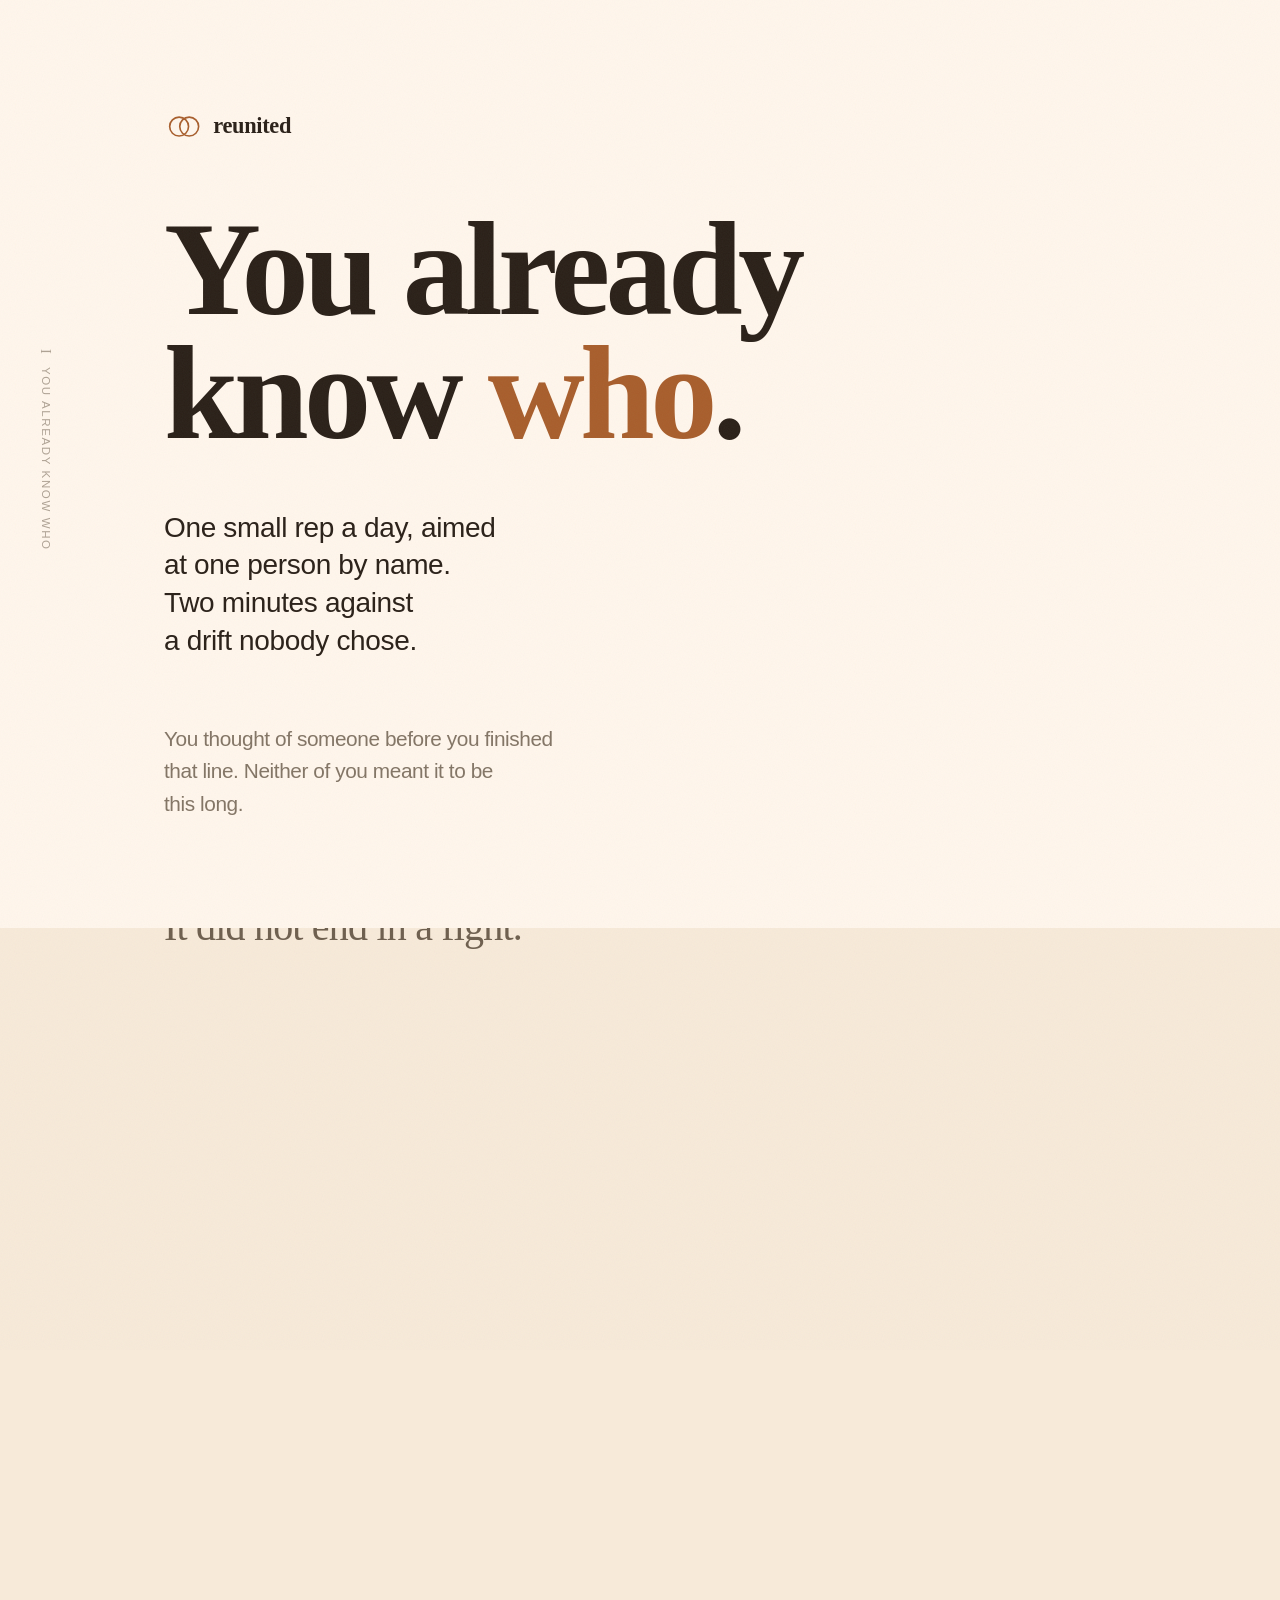
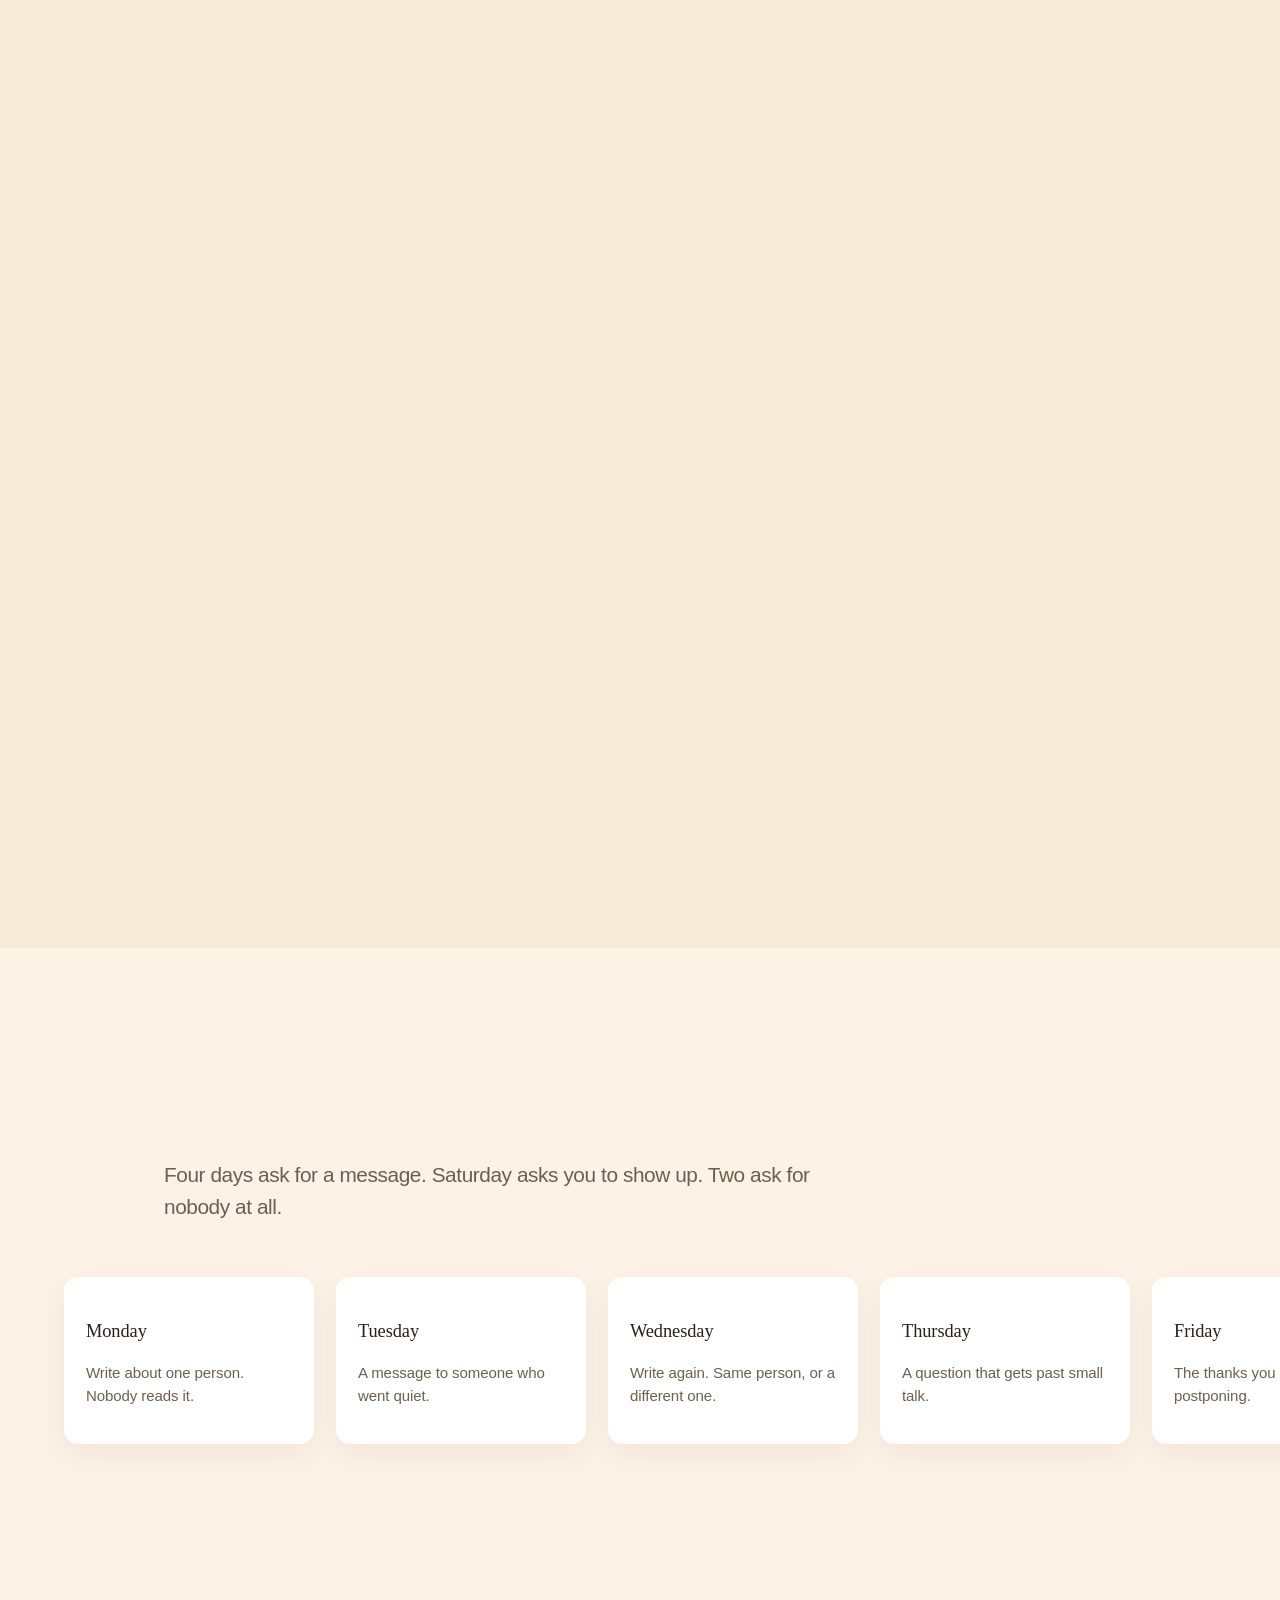
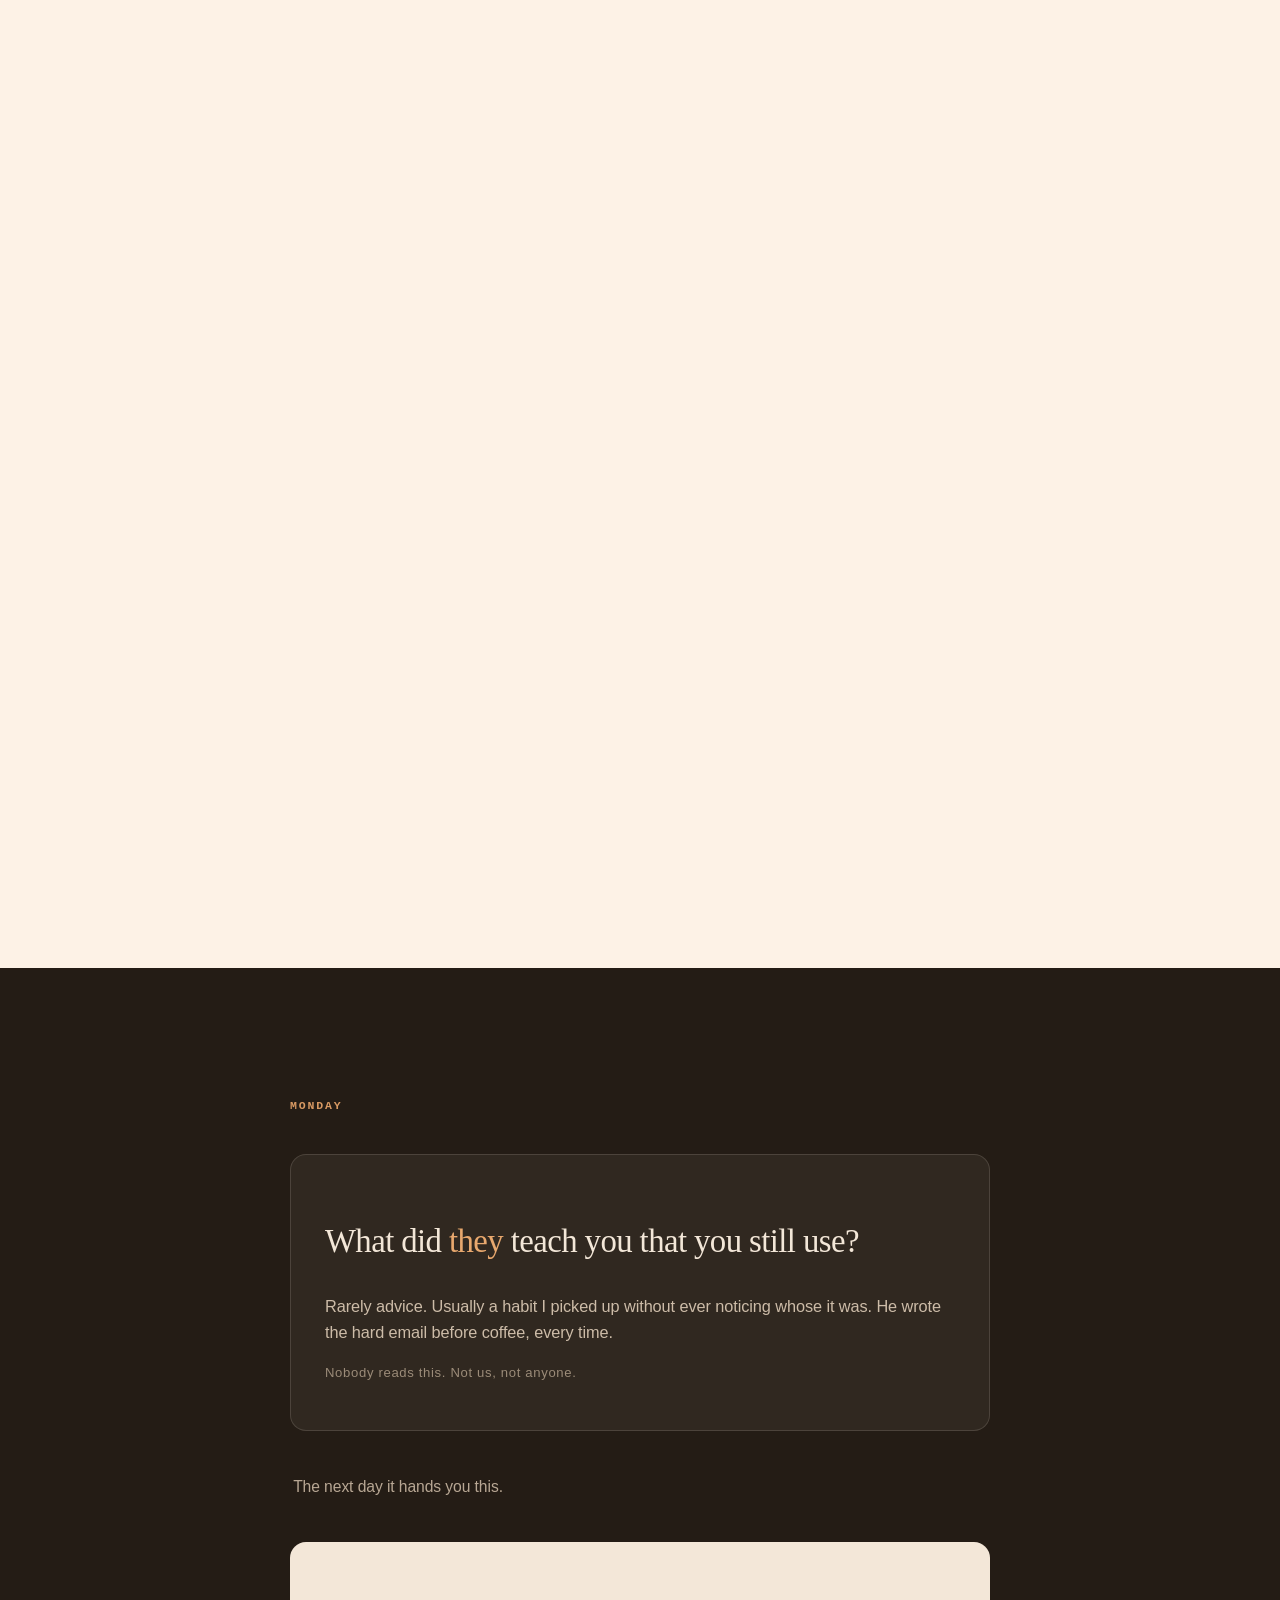
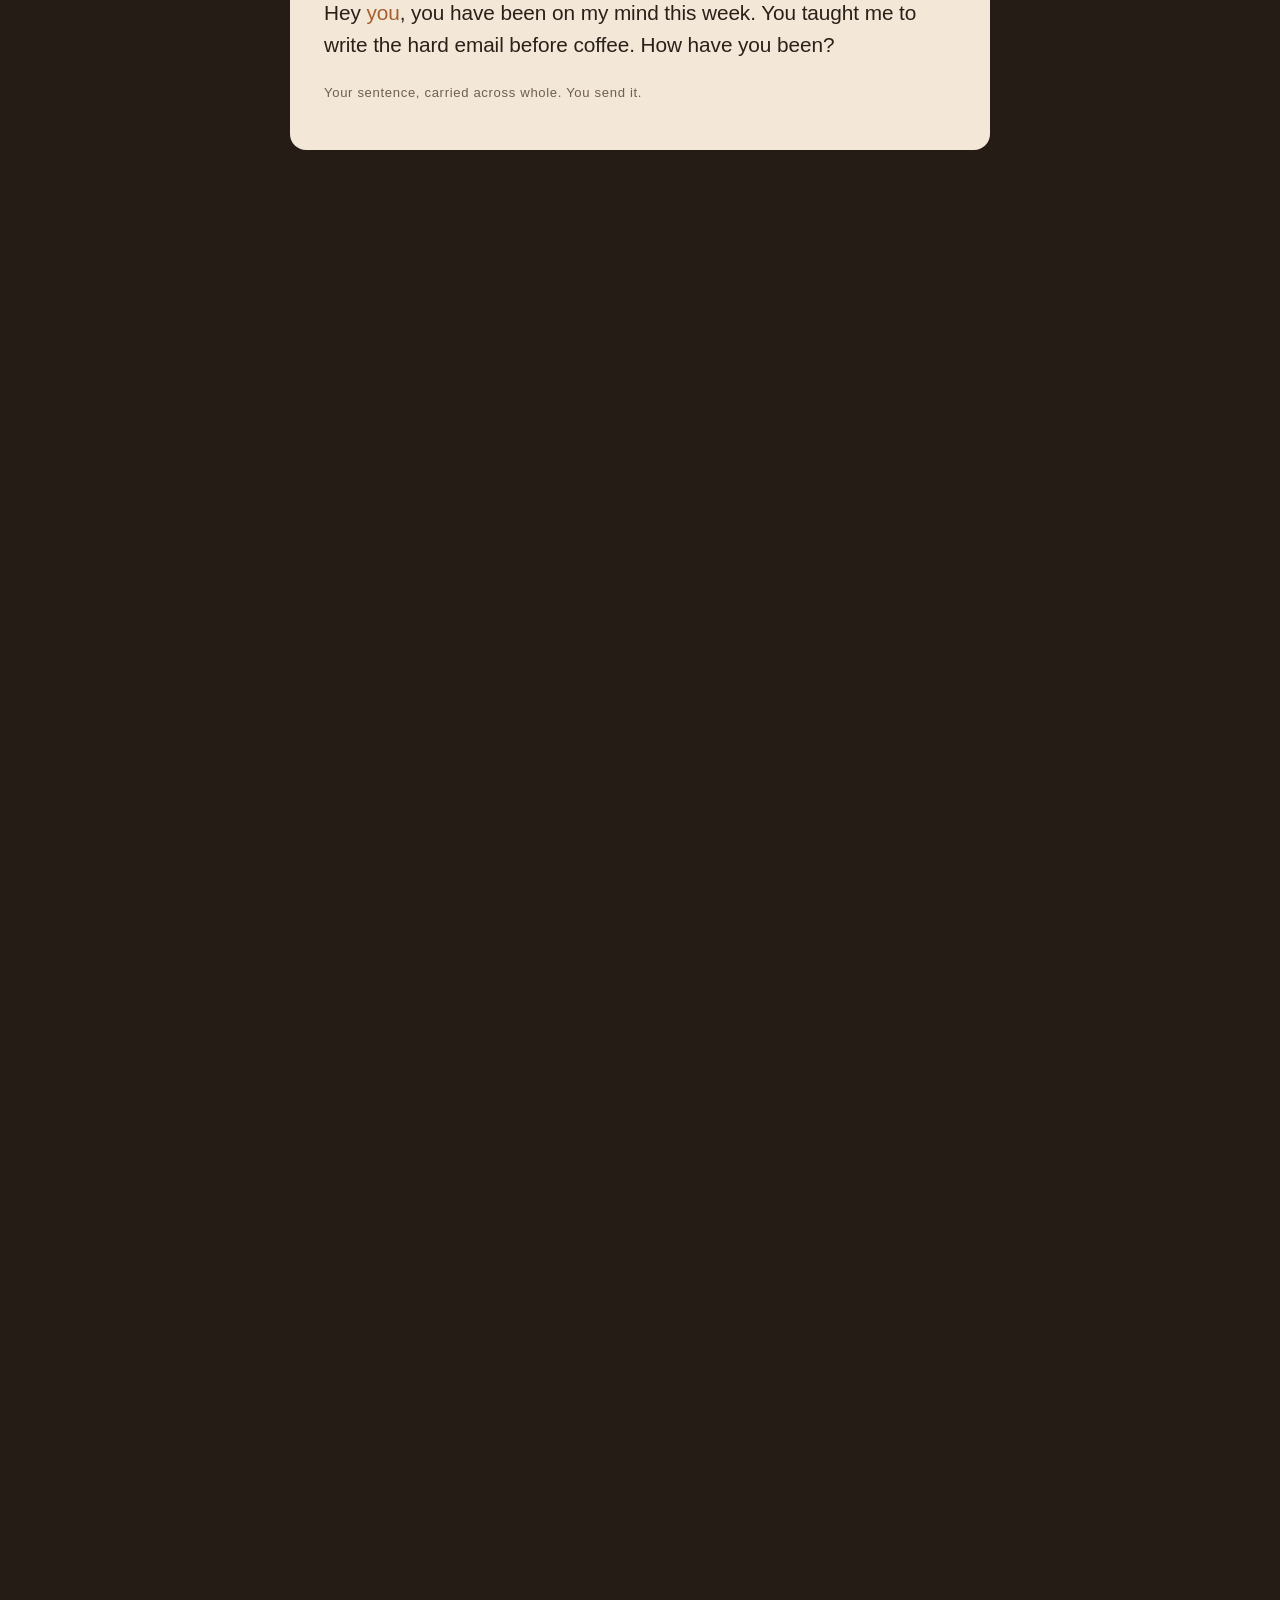
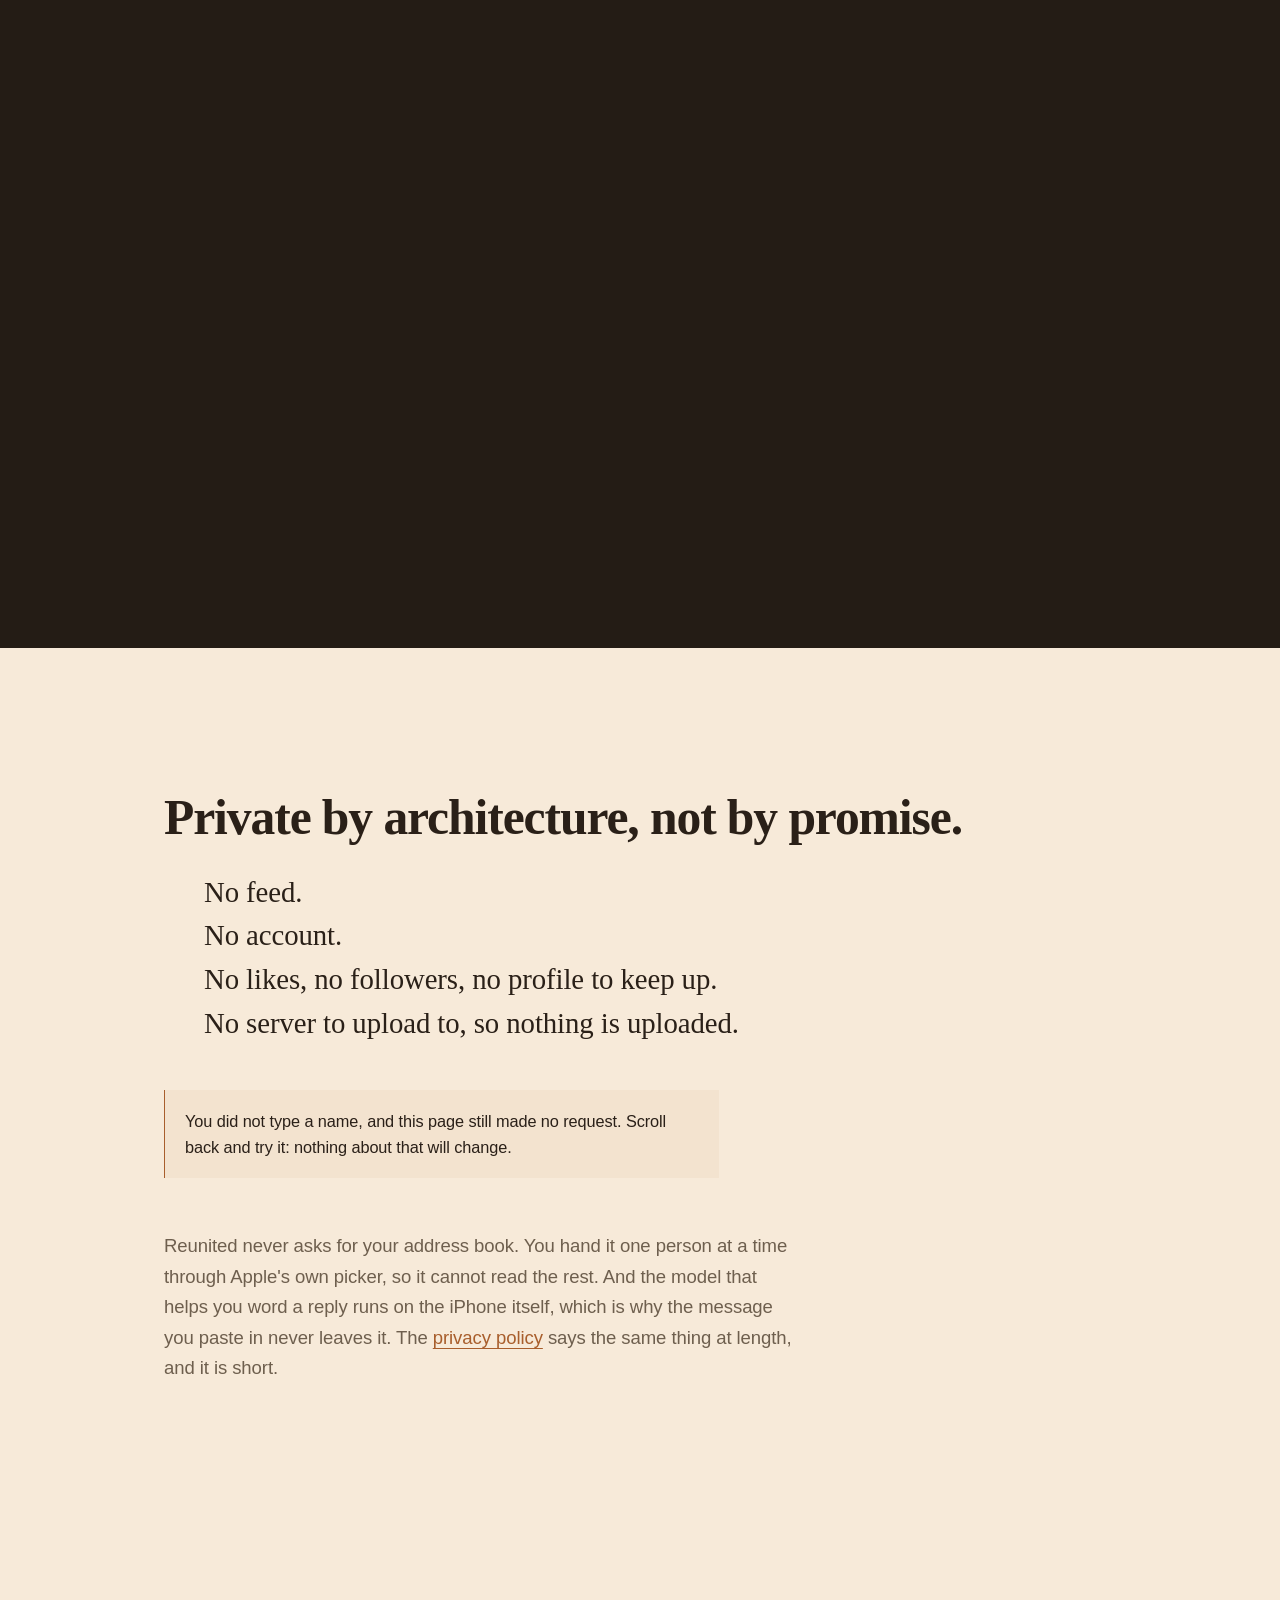
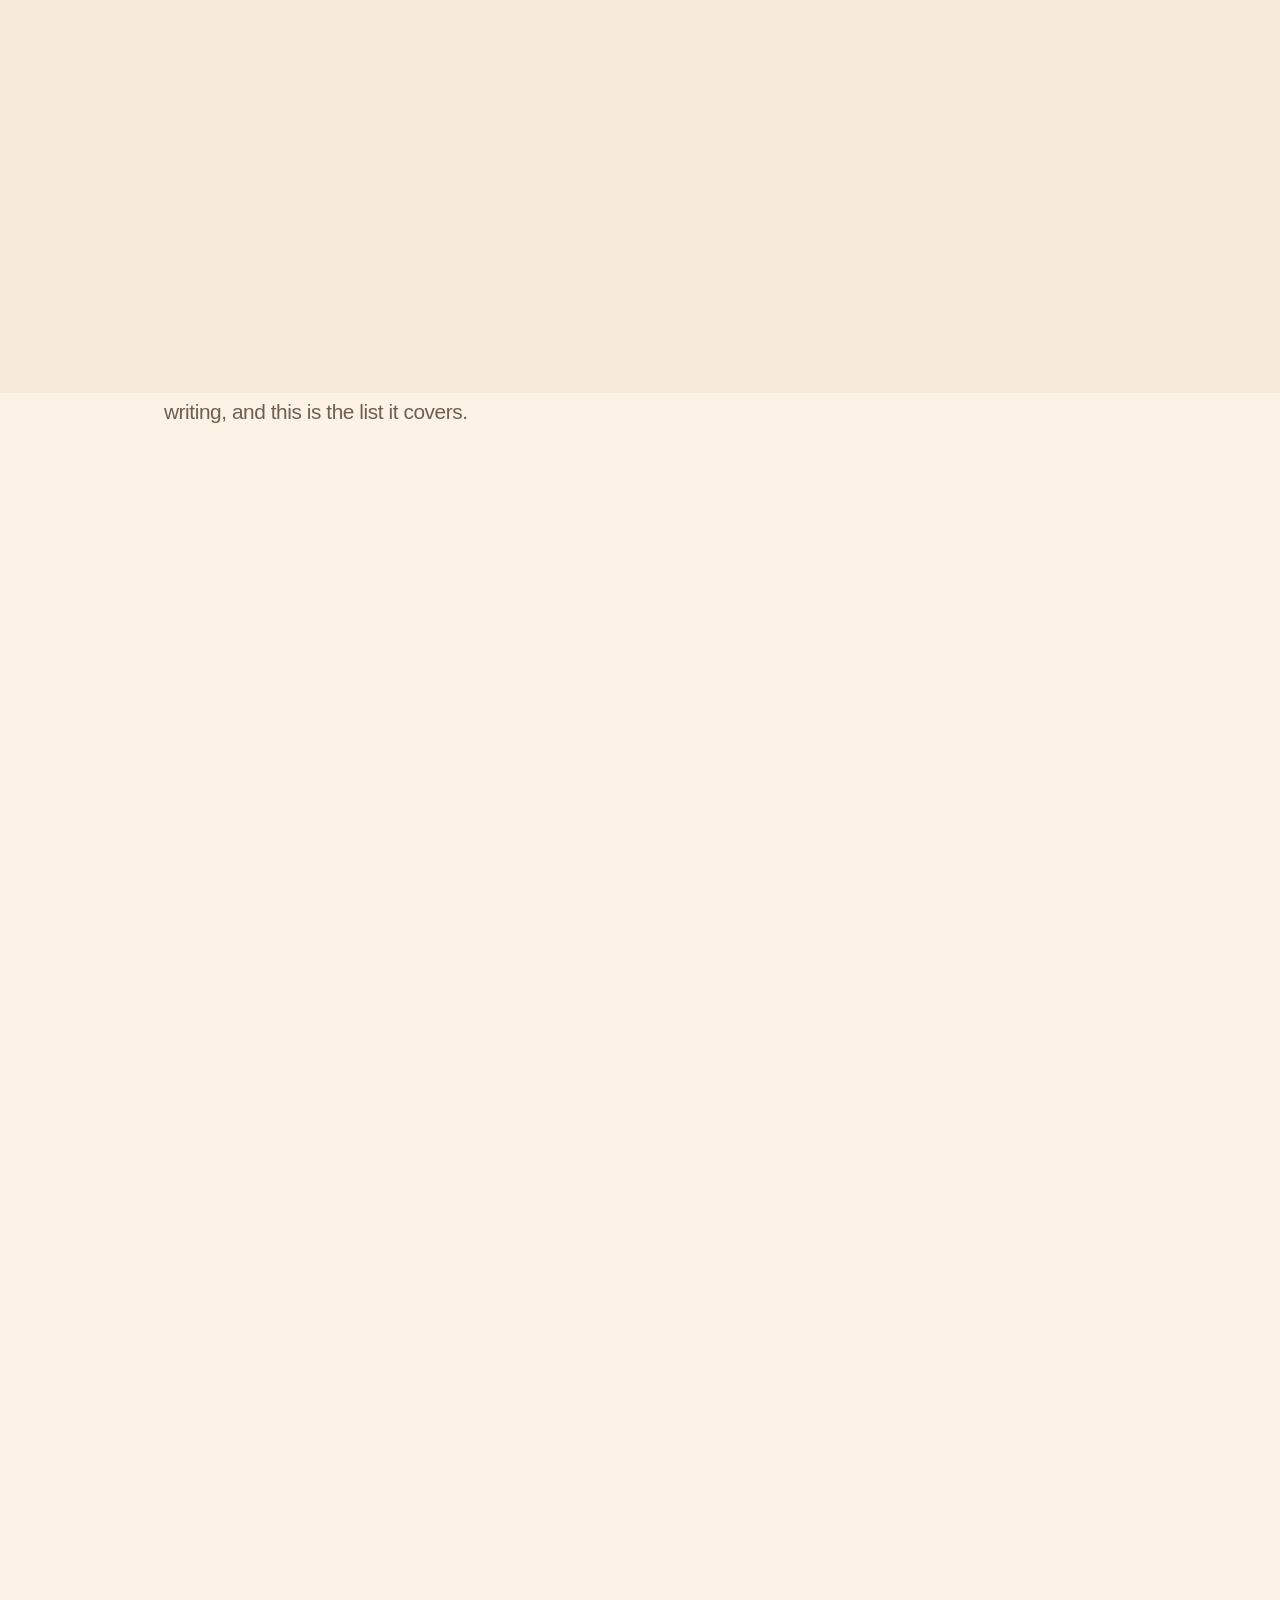
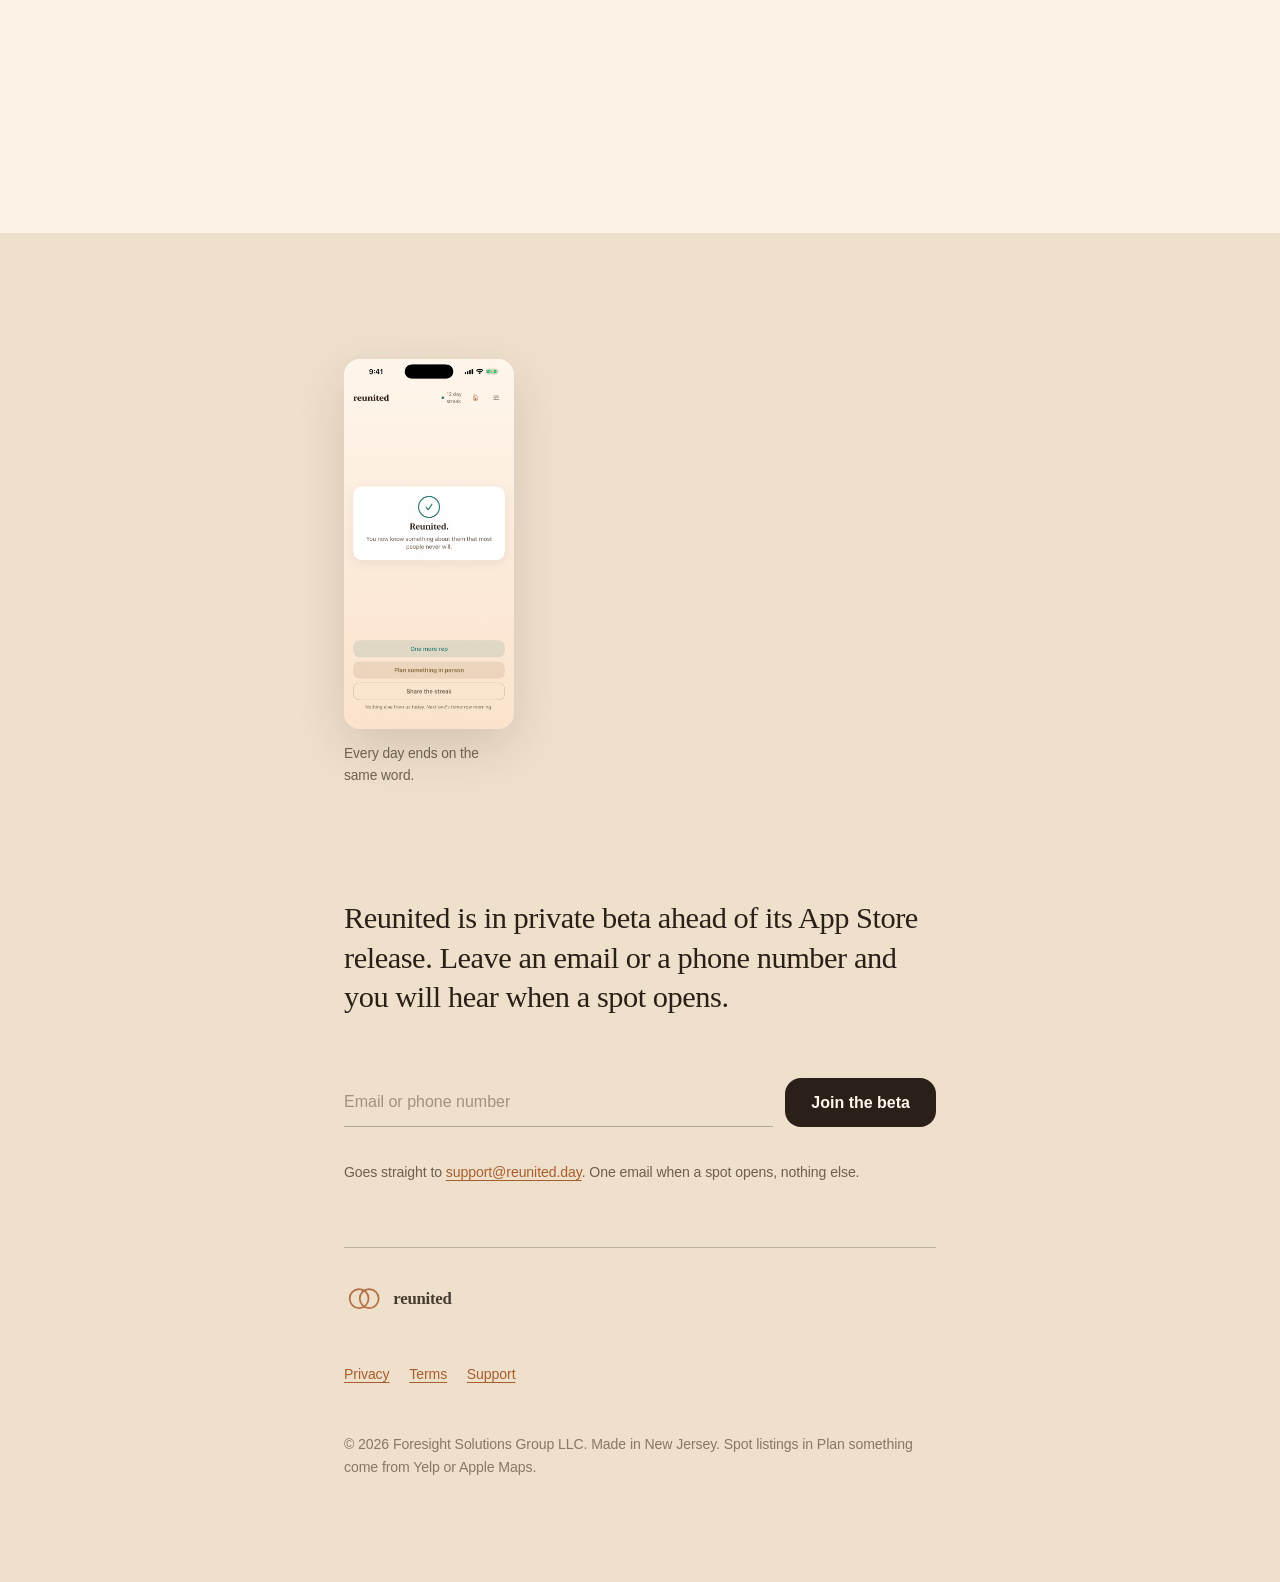
==== commit 61304a4f: "Put the logo on the site and make the opening commit The mark was nowhere on the page. It is now a m" ====
--- a/index.html
+++ b/index.html
@@ -35,20 +35,42 @@
   <section class="chapter chapter--i" data-sc-act="flow" data-sc-span="1.4"
            data-sc-waypoint="I|You already know who">
     <div class="sc-wrap title-page">
-      <p class="sc-label">Reunited</p>
-      <h1 class="sc-display sc-display--xl" data-sc-kinetic="lines" data-sc-cue="0 0.98 0">
-        You already know who.
+      <!-- Masthead. Editorial title pages carry the publication's mark, so
+           this is native to the grammar rather than the media the grammar
+           bans above the fold. The mark is the app icon's two overlapping
+           rings: two lives that intersect. The icon's serif "r" is dropped
+           here because the wordmark beside it already says the letter. -->
+      <div class="masthead">
+        <svg class="mark" viewBox="0 0 64 40" aria-hidden="true" focusable="false">
+          <circle cx="24" cy="20" r="15" />
+          <circle cx="40" cy="20" r="15" />
+        </svg>
+        <span class="wordmark">reunited</span>
+      </div>
+
+      <!-- No data-sc-kinetic here on purpose. The line splitter rebuilds the
+           heading from textContent, which destroys the <em>, and at this size
+           a two-tone headline hits harder than lines assembling once on load.
+           The page keeps five device families without it. -->
+      <h1 class="sc-display sc-display--hero" data-sc-cue="0 0.98 0">
+        You already know <em>who</em>.
       </h1>
-      <p class="sc-lede">
-        You thought of someone before you finished that line. It has been a
-        while. Neither of you meant it to be.
+
+      <p class="standfirst">
+        One small rep a day, aimed at one person by name. Two minutes against
+        a drift nobody chose.
+      </p>
+
+      <p class="sc-lede title-page__tail">
+        You thought of someone before you finished that line. Neither of you
+        meant it to be this long.
       </p>
     </div>
   </section>
 
   <!-- II. THE DRIFT. The frame holds while the cost is named, then the field.
        Signature move lives here. -->
-  <section class="chapter chapter--ii" data-sc-act="pin" data-sc-span="1.8"
+  <section class="chapter chapter--ii" data-sc-act="pin" data-sc-span="1.8" data-sc-mobile-unpin
            data-sc-waypoint="II|The hundred days">
     <div data-sc-stage class="sc-wrap drift">
       <div class="drift__argument">
@@ -68,7 +90,7 @@
       <p class="evidence-line" data-sc-cue="0.30 0.98">
         The longest study of adult life has followed the same families since
         1938. That is
-        <span class="tally" data-sc-count="88" data-sc-count-at="0.34 0.6">88</span>
+        <span class="tally">88</span>
         years of evidence that close relationships, more than money or fame,
         are what keep people well.
       </p>
@@ -220,7 +242,7 @@
 
   <!-- VI. THE PLEDGE. pin: the free tier lands, then Hearth arrives after it.
        Pin appears at II, IV and VI and never twice in a row. -->
-  <section class="chapter chapter--pledge" data-sc-act="pin" data-sc-span="1.6"
+  <section class="chapter chapter--pledge" data-sc-act="pin" data-sc-span="1.6" data-sc-mobile-unpin
            data-sc-waypoint="VI|Free forever">
     <div data-sc-stage class="sc-wrap pledge">
       <h2 class="sc-display sc-display--md" data-sc-cue="0 0.98 0">
@@ -293,6 +315,13 @@
       </p>
 
       <hr class="sc-rule">
+      <div class="masthead masthead--foot">
+        <svg class="mark" viewBox="0 0 64 40" aria-hidden="true" focusable="false">
+          <circle cx="24" cy="20" r="15" />
+          <circle cx="40" cy="20" r="15" />
+        </svg>
+        <span class="wordmark">reunited</span>
+      </div>
       <p class="imprint">
         <a href="privacy.html">Privacy</a>
         <a href="terms.html">Terms</a>
@@ -308,7 +337,18 @@
 </main>
 
 <script src="scrollcraft.js"></script>
-<script>ScrollCraft.mount(document.body);</script>
+<script>
+  /* A pinned stage is locked to one viewport. Chapters II and VI carry more
+     than 844px of content, so on a phone they were clipped at BOTH ends: the
+     opening line and the closing line simply never rendered. Unpin them below
+     760px and they flow instead, keeping every cue. Desktop is untouched. */
+  if (window.matchMedia('(max-width: 760px)').matches) {
+    document.querySelectorAll('[data-sc-mobile-unpin]').forEach(function (el) {
+      el.setAttribute('data-sc-act', 'flow');
+    });
+  }
+  ScrollCraft.mount(document.body);
+</script>
 <script src="page.js"></script>
 <script src="waitlist.js"></script>
 <script>window.reunitedWaitlist('waitlist');</script>
--- a/page.css
+++ b/page.css
@@ -1,4 +1,4 @@
-/* Reunited — chaptered editorial.
+/* Reunited: chaptered editorial.
    Tokens come from the app (Theme.swift) and the existing site, not from a
    template. Warm paper, ink, ember. Each chapter lands on its own ground as a
    hard change: the grammar forbids a continuous drift gradient. */
@@ -206,3 +206,85 @@
   .refuse__pair { display: grid; grid-template-columns: minmax(0, 1fr) auto; gap: clamp(28px, 4vw, 56px); align-items: start; }
   .refuse__pair .plate--inline { margin-top: 0; }
 }
+
+/* ---- Phone corrections, found on a real 390px viewport rather than a
+   scaled-down desktop one.
+
+   1. The rail is seven cards wide by design and the pan device slides it, but
+      nothing clipped it, so the whole document scrolled sideways.
+   2. Chapters II and VI unpin below 760px (see the script before mount).
+      Once they flow, their desktop stage padding is far too generous. */
+.chapter--iii { overflow-x: clip; }
+
+@media (max-width: 760px) {
+  .drift, .pledge, .loop { min-height: 0; padding-block: 9vh; }
+  .drift { gap: clamp(18px, 3vh, 26px); }
+  .loop  { padding-block: 7vh; gap: 14px; }
+  .leaf  { padding: 18px; }
+  .leaf__hand { margin-top: 0.85em; }
+  .leaf__seal { margin-top: 0.9em; }
+  .title-page { padding-block: 14vh 10vh; }
+  .week-head { padding-top: 11vh; }
+  .refuse { padding-block: 11vh; }
+  .colophon { padding-block: 10vh 8vh; }
+  .hush { height: 16vh; }
+  /* The inline plates are supporting evidence, not the argument. On a phone
+     they push the real content off the screen, so they go last and small. */
+  .plate--inline, .plate--wide { width: min(150px, 40vw); }
+  .plate--seal { width: min(120px, 32vw); }
+  .evidence-line { font-size: 0.95rem; }
+}
+
+/* ---- The mark and the masthead.
+   Drawn, not an image file. The app icon is a rounded square with its own
+   gradient, which on a page reads as an App Store badge rather than a logo.
+   The rings are the meaningful part: two lives that overlap. */
+.mark {
+  height: 1.4em; width: auto; overflow: visible;
+  fill: none; stroke: var(--sc-accent); stroke-width: 2.6;
+  flex: none;
+}
+.masthead {
+  display: flex; align-items: center; gap: 0.5em;
+  margin-bottom: clamp(22px, 4vh, 44px);
+}
+.wordmark {
+  font-family: var(--sc-font-display); font-weight: 600;
+  font-size: clamp(1.15rem, 2vw, 1.4rem); letter-spacing: -0.015em;
+  color: var(--sc-ink);
+}
+.masthead--foot { margin: 0.6em 0 0.9em; opacity: 0.85; }
+.masthead--foot .mark { stroke-width: 2.8; }
+.masthead--foot .wordmark { font-size: 1.05rem; }
+
+/* ---- A title page that commits.
+   The old hero topped out near 6rem with a quiet lede under it, which read as
+   restraint rather than confidence. This goes considerably larger, tightens
+   the leading, and accents the operative word. */
+.sc-display--hero {
+  font-size: clamp(3.3rem, 11.5vw, 8.4rem);
+  line-height: 0.92;
+  letter-spacing: -0.035em;
+  max-width: 14ch;
+}
+.sc-display--hero em { font-style: normal; color: var(--sc-accent); }
+
+/* The definitional line. The page previously opened without ever saying what
+   the product is; this says it before anything else has to be believed. */
+.standfirst {
+  margin-top: clamp(18px, 3vh, 30px);
+  font-size: clamp(1.2rem, 2.5vw, 1.75rem);
+  line-height: 1.35; letter-spacing: -0.012em;
+  max-width: 24ch; color: var(--sc-ink);
+  text-wrap: balance;
+}
+.title-page__tail {
+  margin-top: clamp(12px, 2vh, 20px);
+  max-width: 34ch; opacity: 0.85;
+}
+
+@media (max-width: 760px) {
+  .sc-display--hero { font-size: clamp(2.9rem, 13.5vw, 4.4rem); max-width: 11ch; }
+  .standfirst { font-size: clamp(1.1rem, 4.6vw, 1.35rem); max-width: 27ch; }
+  .masthead { margin-bottom: 20px; }
+}
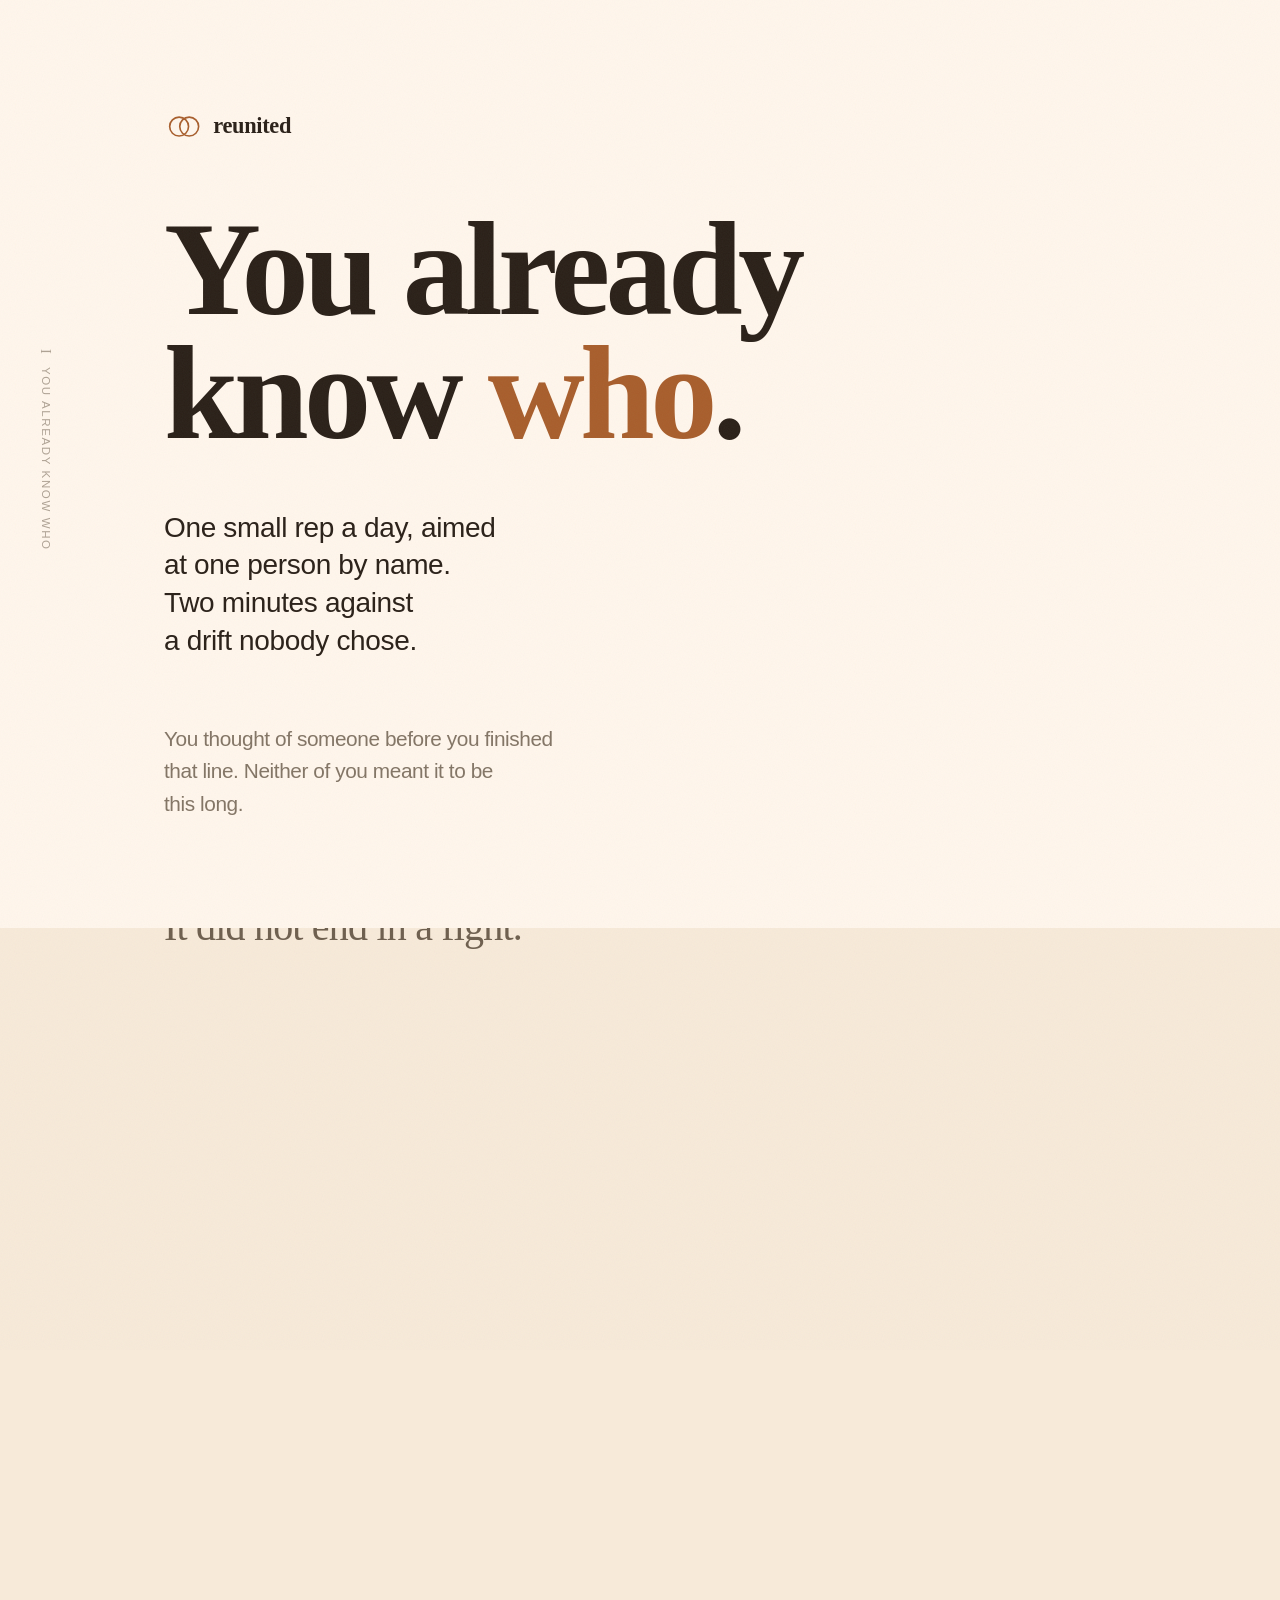
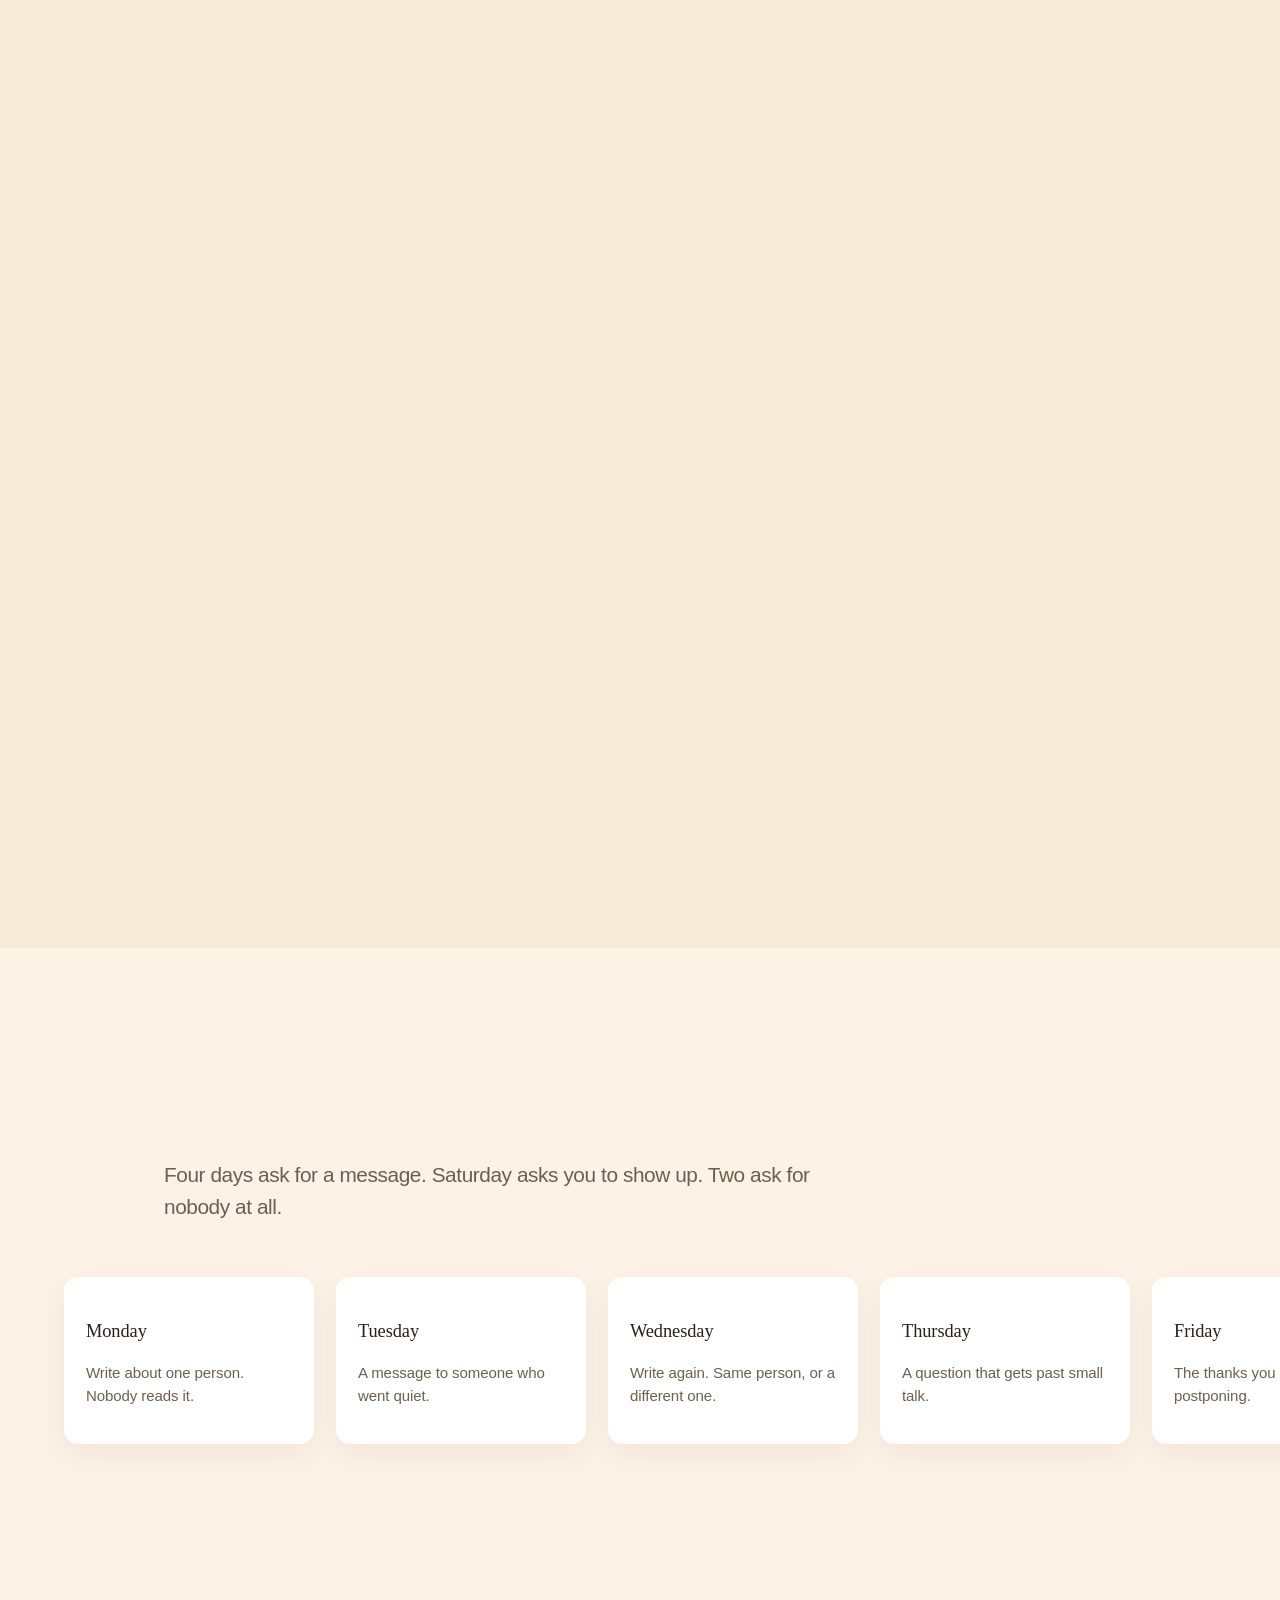
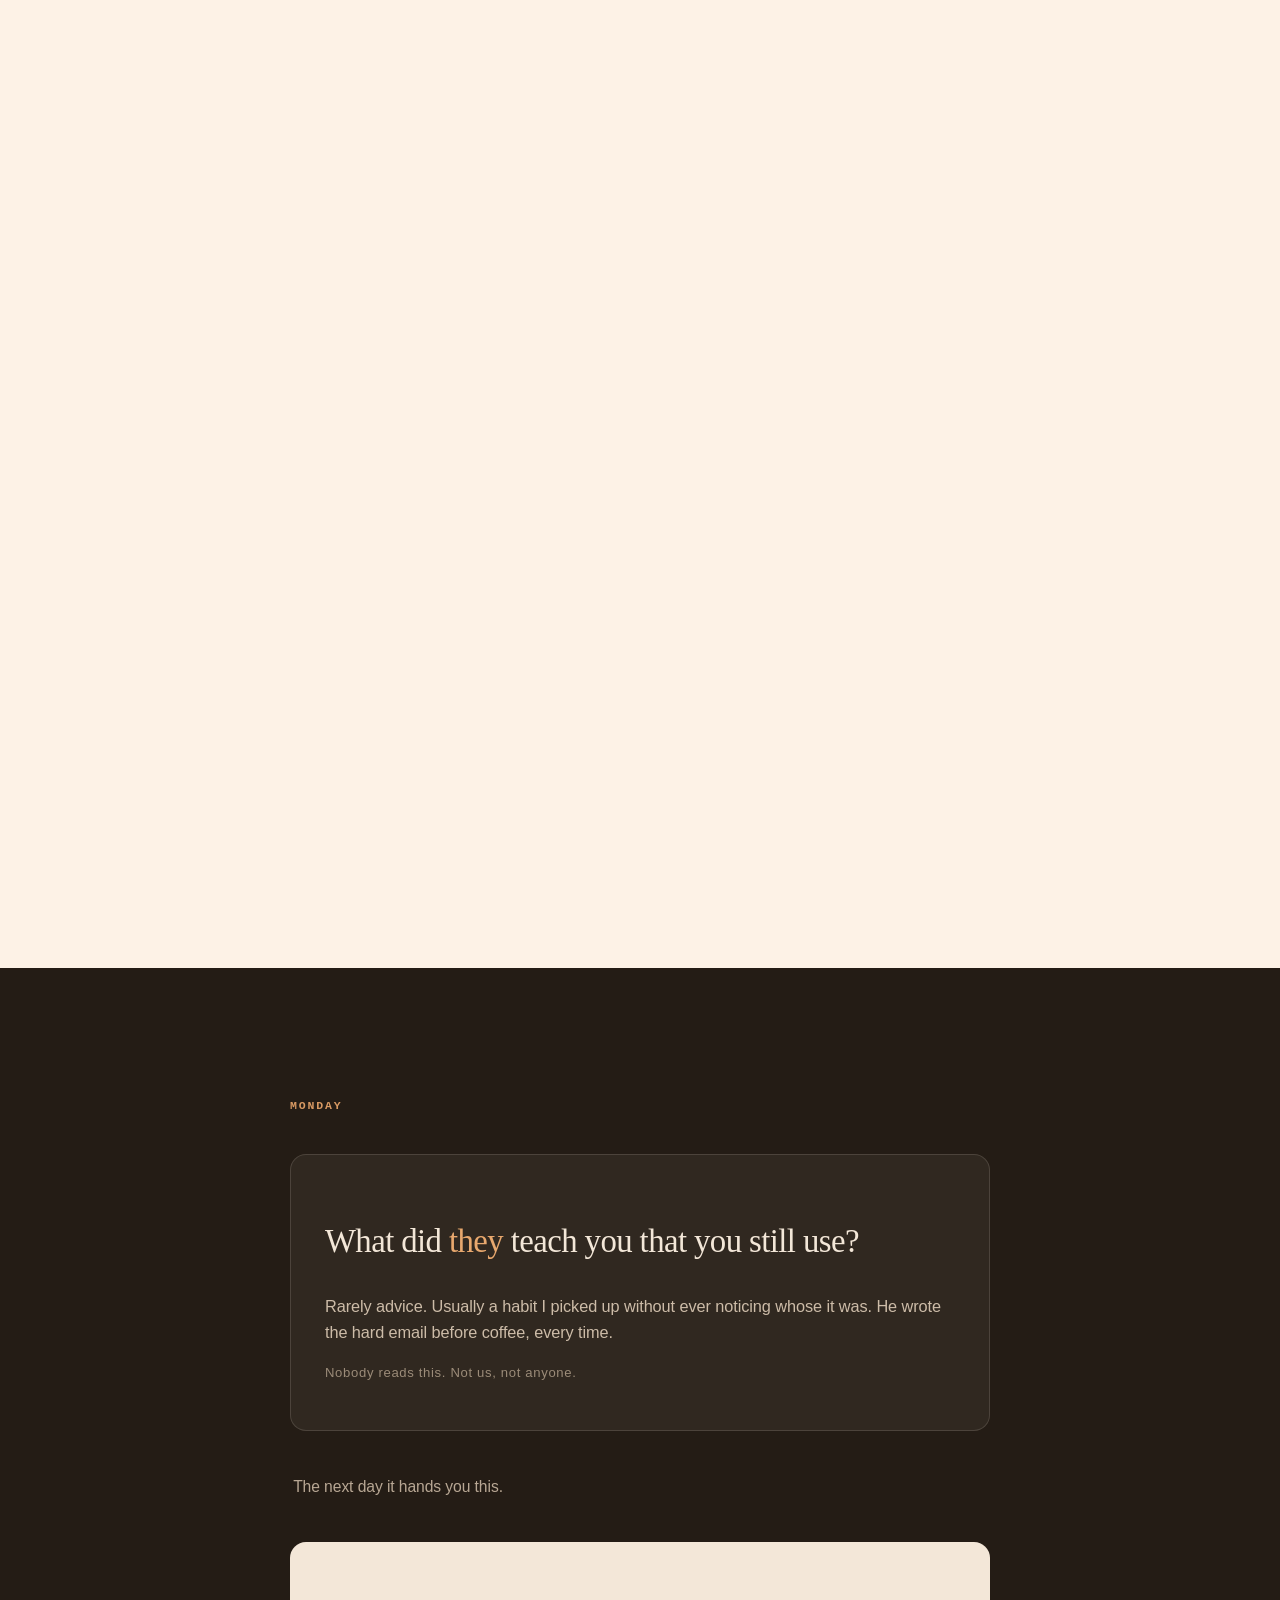
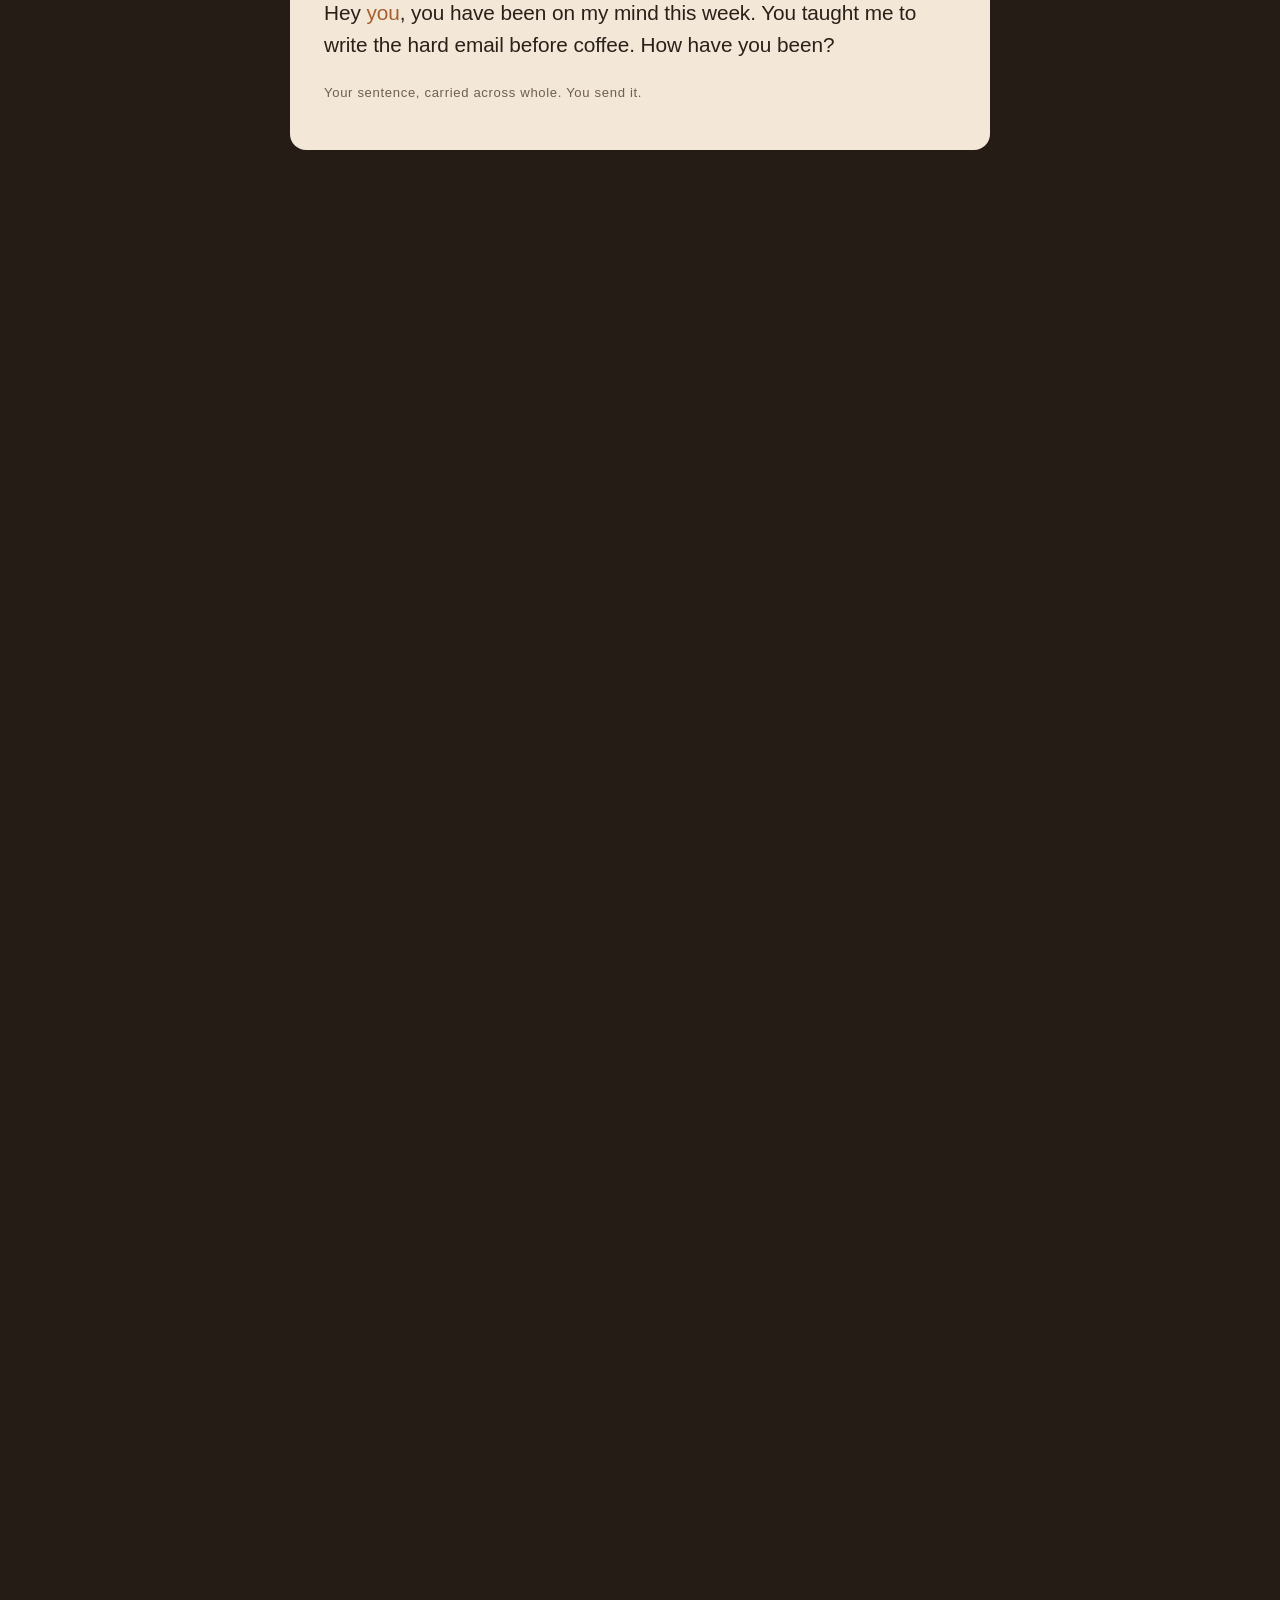
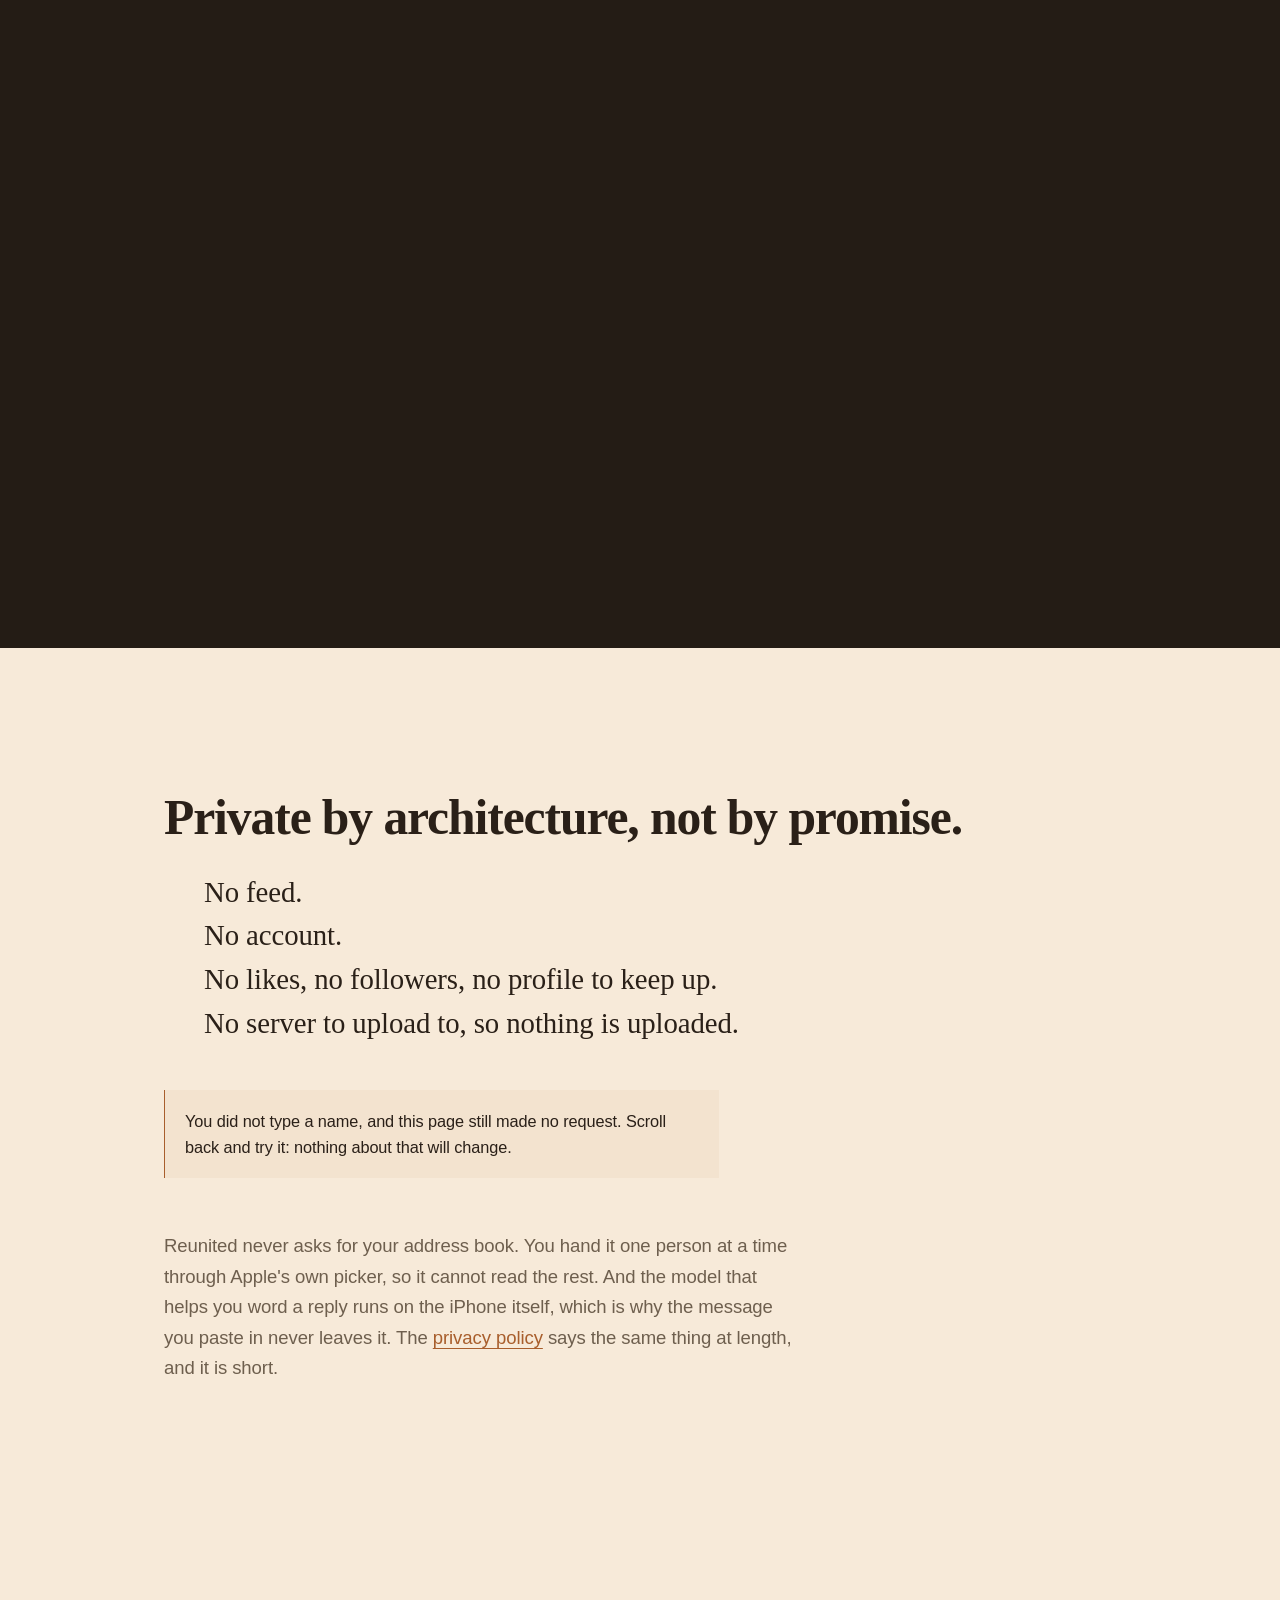
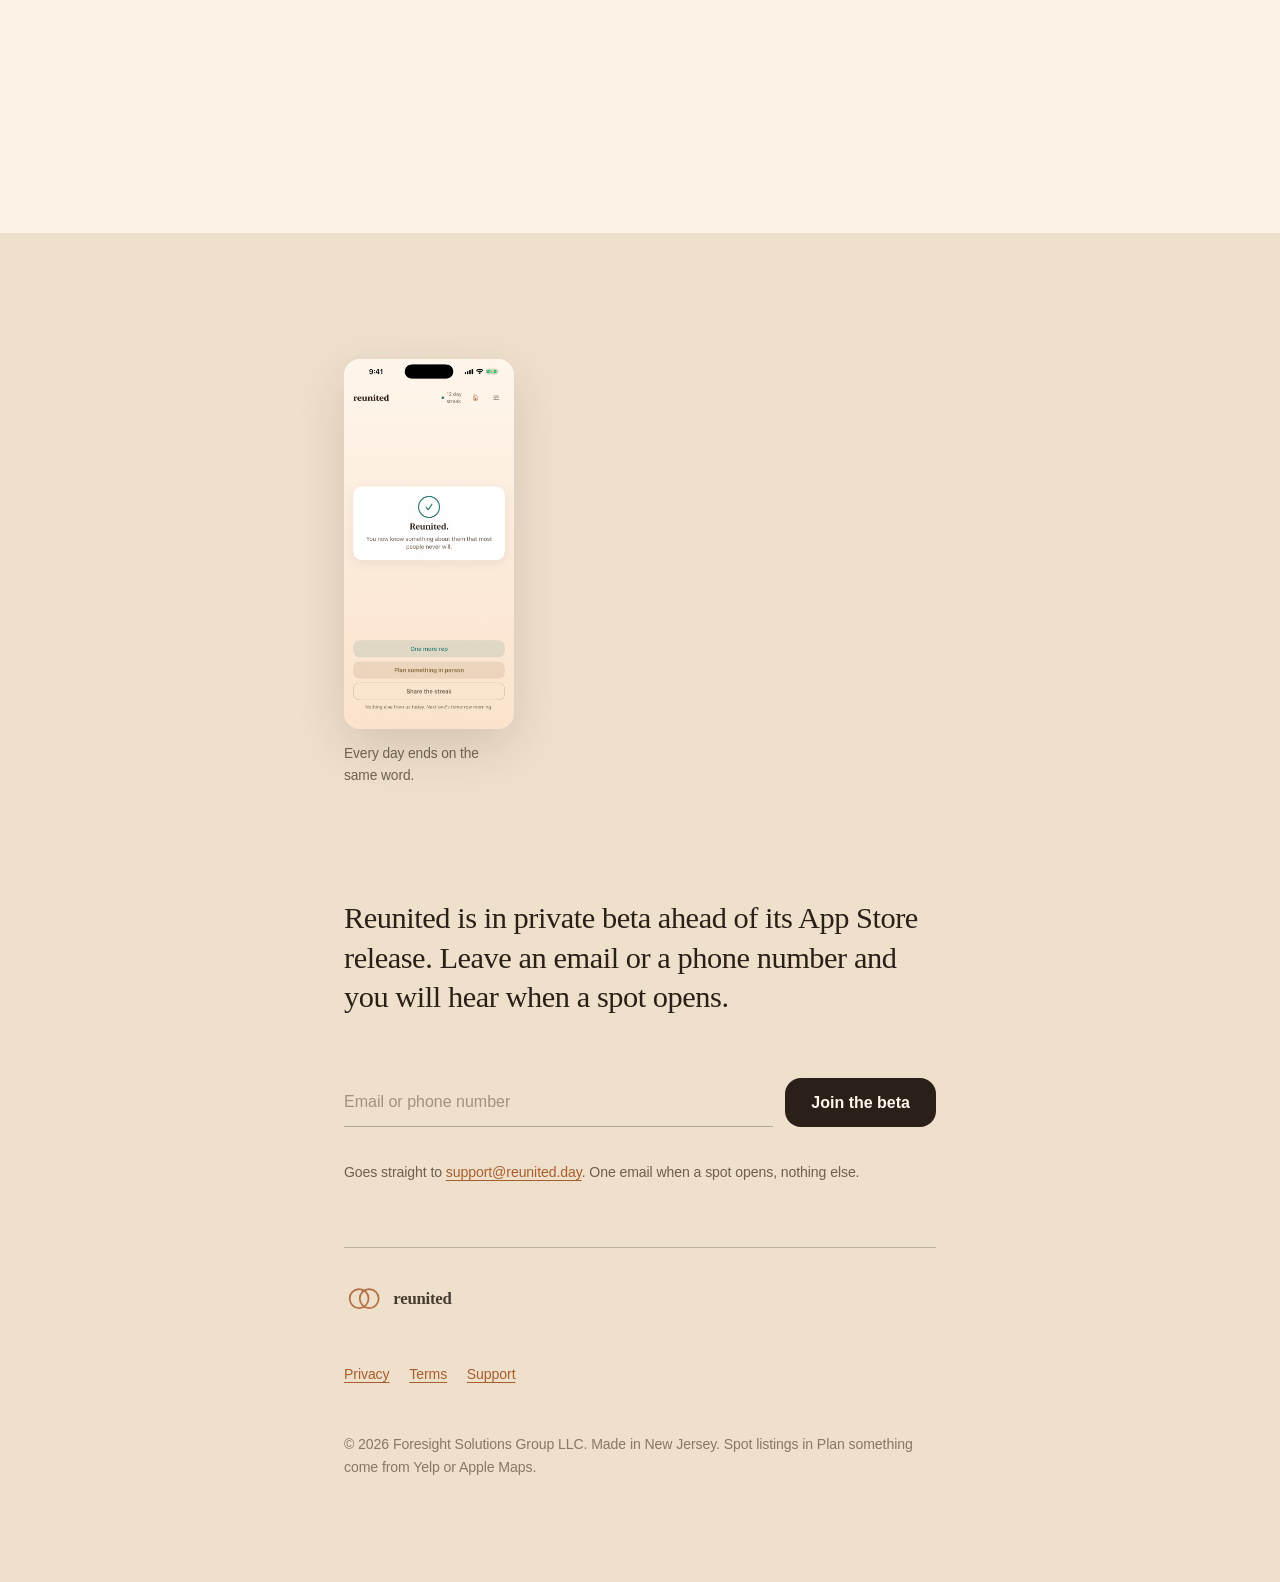
==== commit 00ad7634: "Move Reply Coach to the free tier, and say what Hearth sells The app changed underneath this page: a" ====
--- a/index.html
+++ b/index.html
@@ -8,8 +8,15 @@
 <meta property="og:title" content="Reunited: Stay in Touch Daily">
 <meta property="og:description" content="One small social rep a day, aimed at one person by name. Nothing leaves your phone.">
 <meta property="og:url" content="https://reunited.day/">
-<meta property="og:image" content="https://reunited.day/assets/shot-today.png">
-<link rel="icon" type="image/png" href="assets/icon.png">
+<!-- 1200x630. The old value was a 662x1440 phone screenshot, which every
+     social platform centre-crops into a letterboxed sliver. -->
+<meta property="og:image" content="https://reunited.day/assets/og.png">
+<meta property="og:image:width" content="1200">
+<meta property="og:image:height" content="630">
+<meta property="og:type" content="website">
+<meta name="twitter:card" content="summary_large_image">
+<link rel="icon" href="assets/favicon.svg" type="image/svg+xml">
+<link rel="icon" href="assets/icon.png" sizes="512x512" type="image/png">
 <link rel="apple-touch-icon" href="assets/icon.png">
 <link rel="stylesheet" href="scrollcraft.css">
 <link rel="stylesheet" href="page.css">
@@ -259,7 +266,8 @@
           <ul class="tier__l">
             <li>The daily rep, every day</li>
             <li>Both reflection days, every week</li>
-            <li>One person in your circle, forever</li>
+            <li>One person in your circle, forever &mdash; with the opener written for you</li>
+            <li>Reply Coach: paste what they sent, get three ways back</li>
             <li>Home-screen widget, streaks, one reminder</li>
           </ul>
           <p class="tier__n">No trial to lapse. Nothing to cancel.</p>
@@ -267,8 +275,8 @@
         <div class="tier tier--paid" data-sc-cue="0.34 0.98">
           <p class="tier__k">Hearth</p>
           <ul class="tier__l">
-            <li>The rest of your circle, aimed by name</li>
-            <li>Reply Coach and drafted openers</li>
+            <li>Everyone else, with the rep rotating across them</li>
+            <li>Sounds like me: drafts that open the way you write</li>
             <li>Plan something: spots and invites</li>
             <li>Call prep, history, widget themes, a second rep</li>
           </ul>
